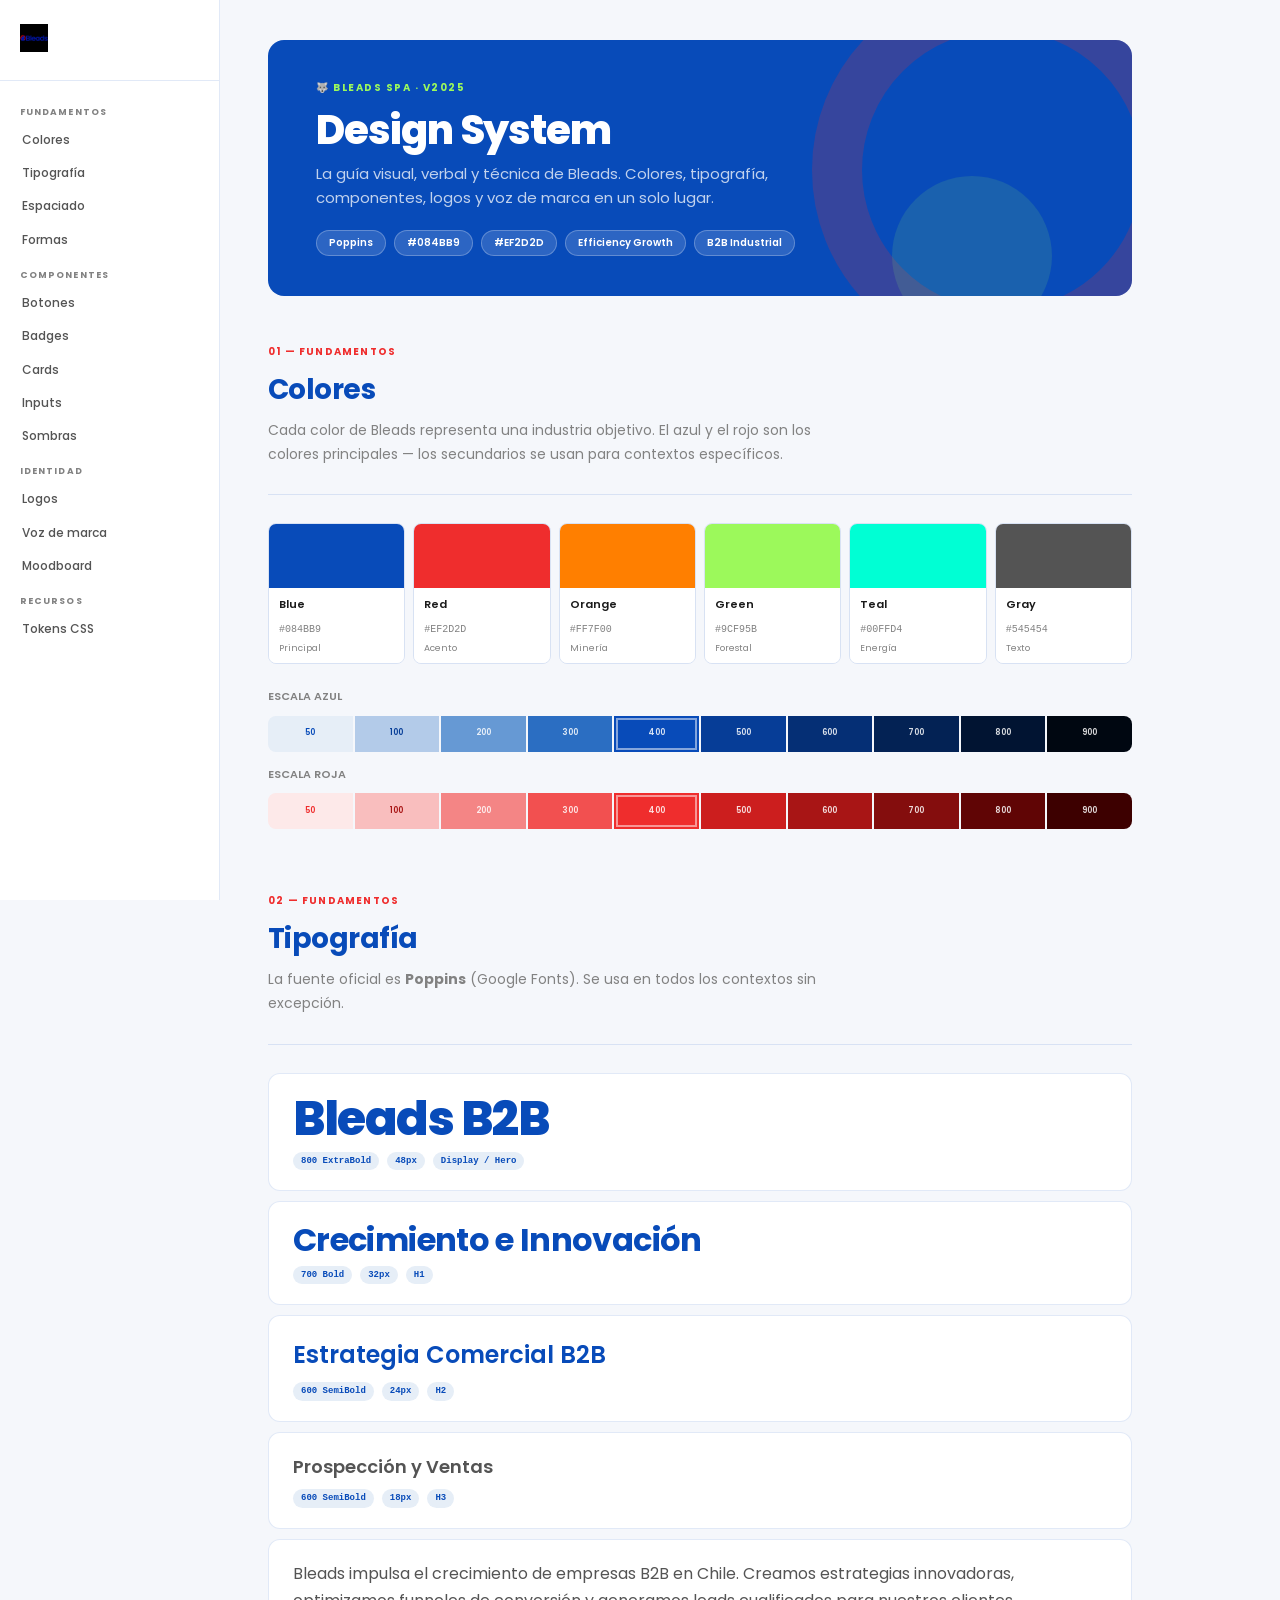
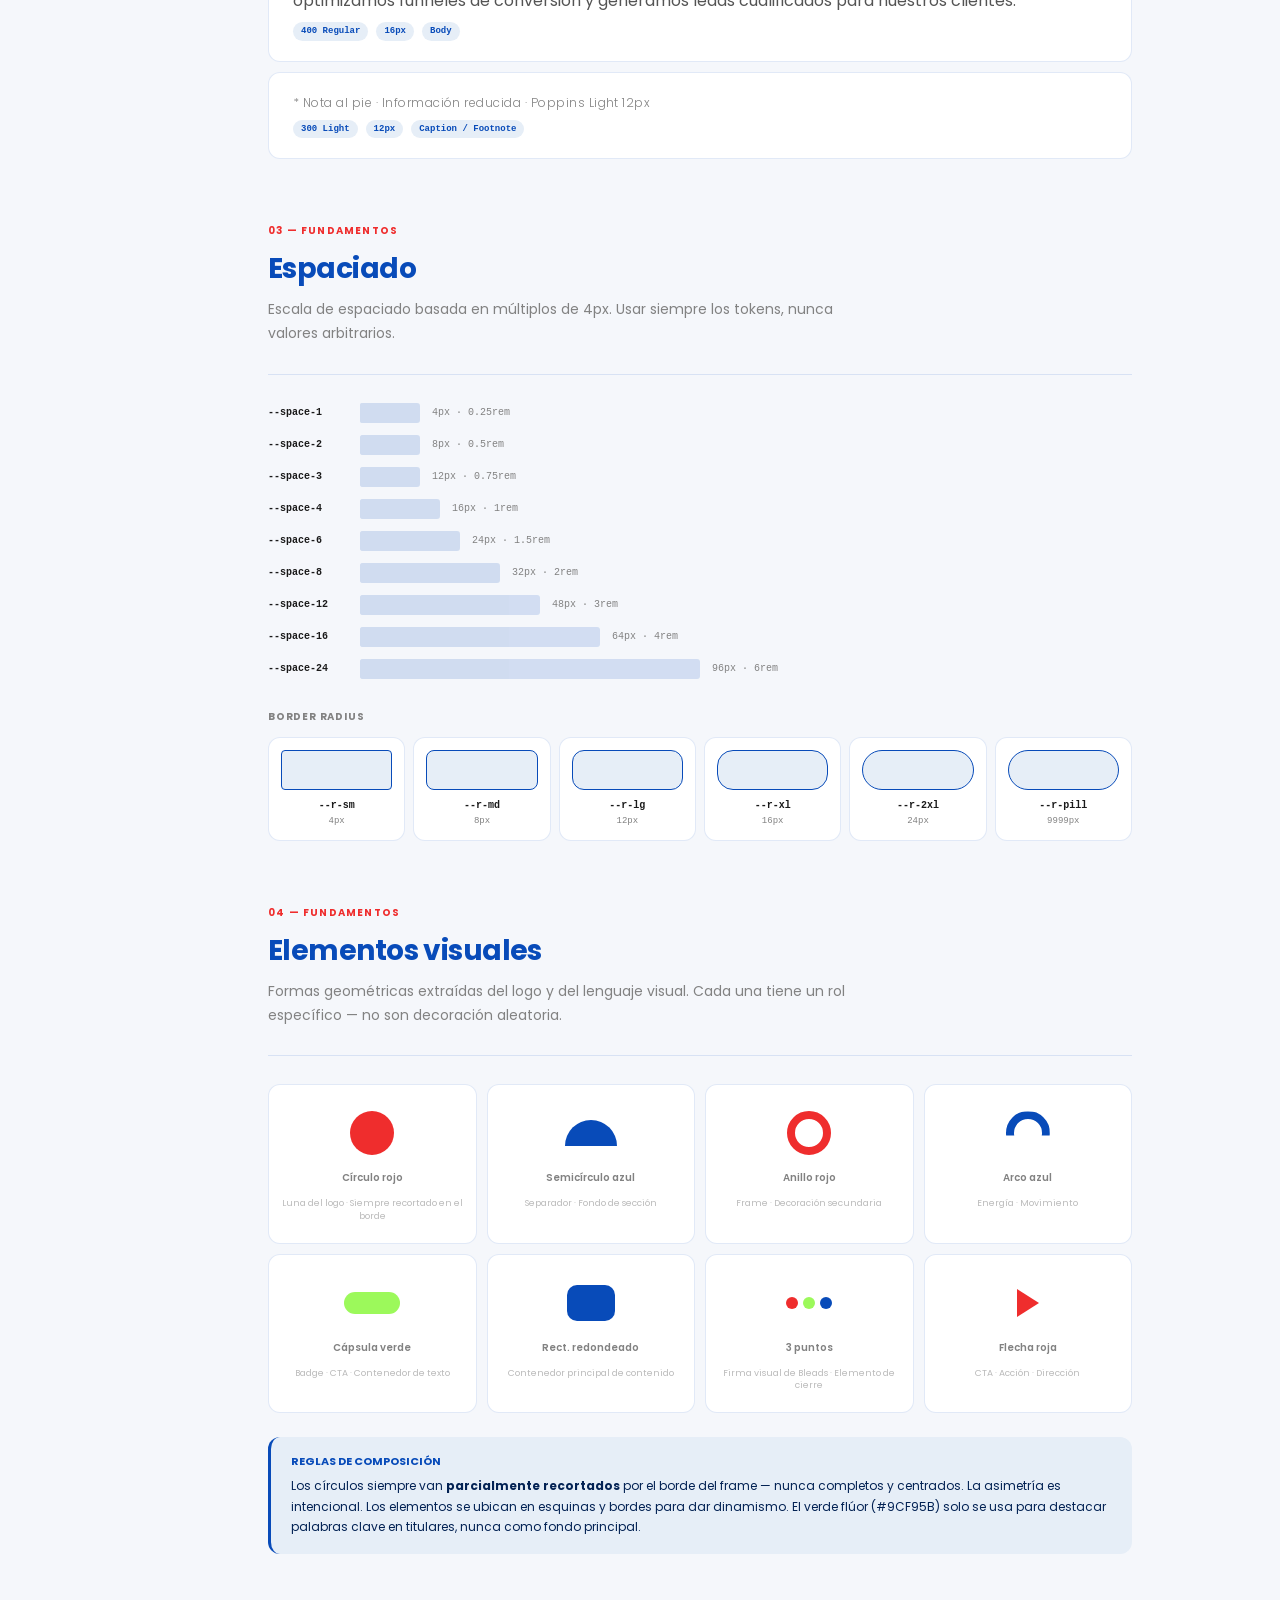
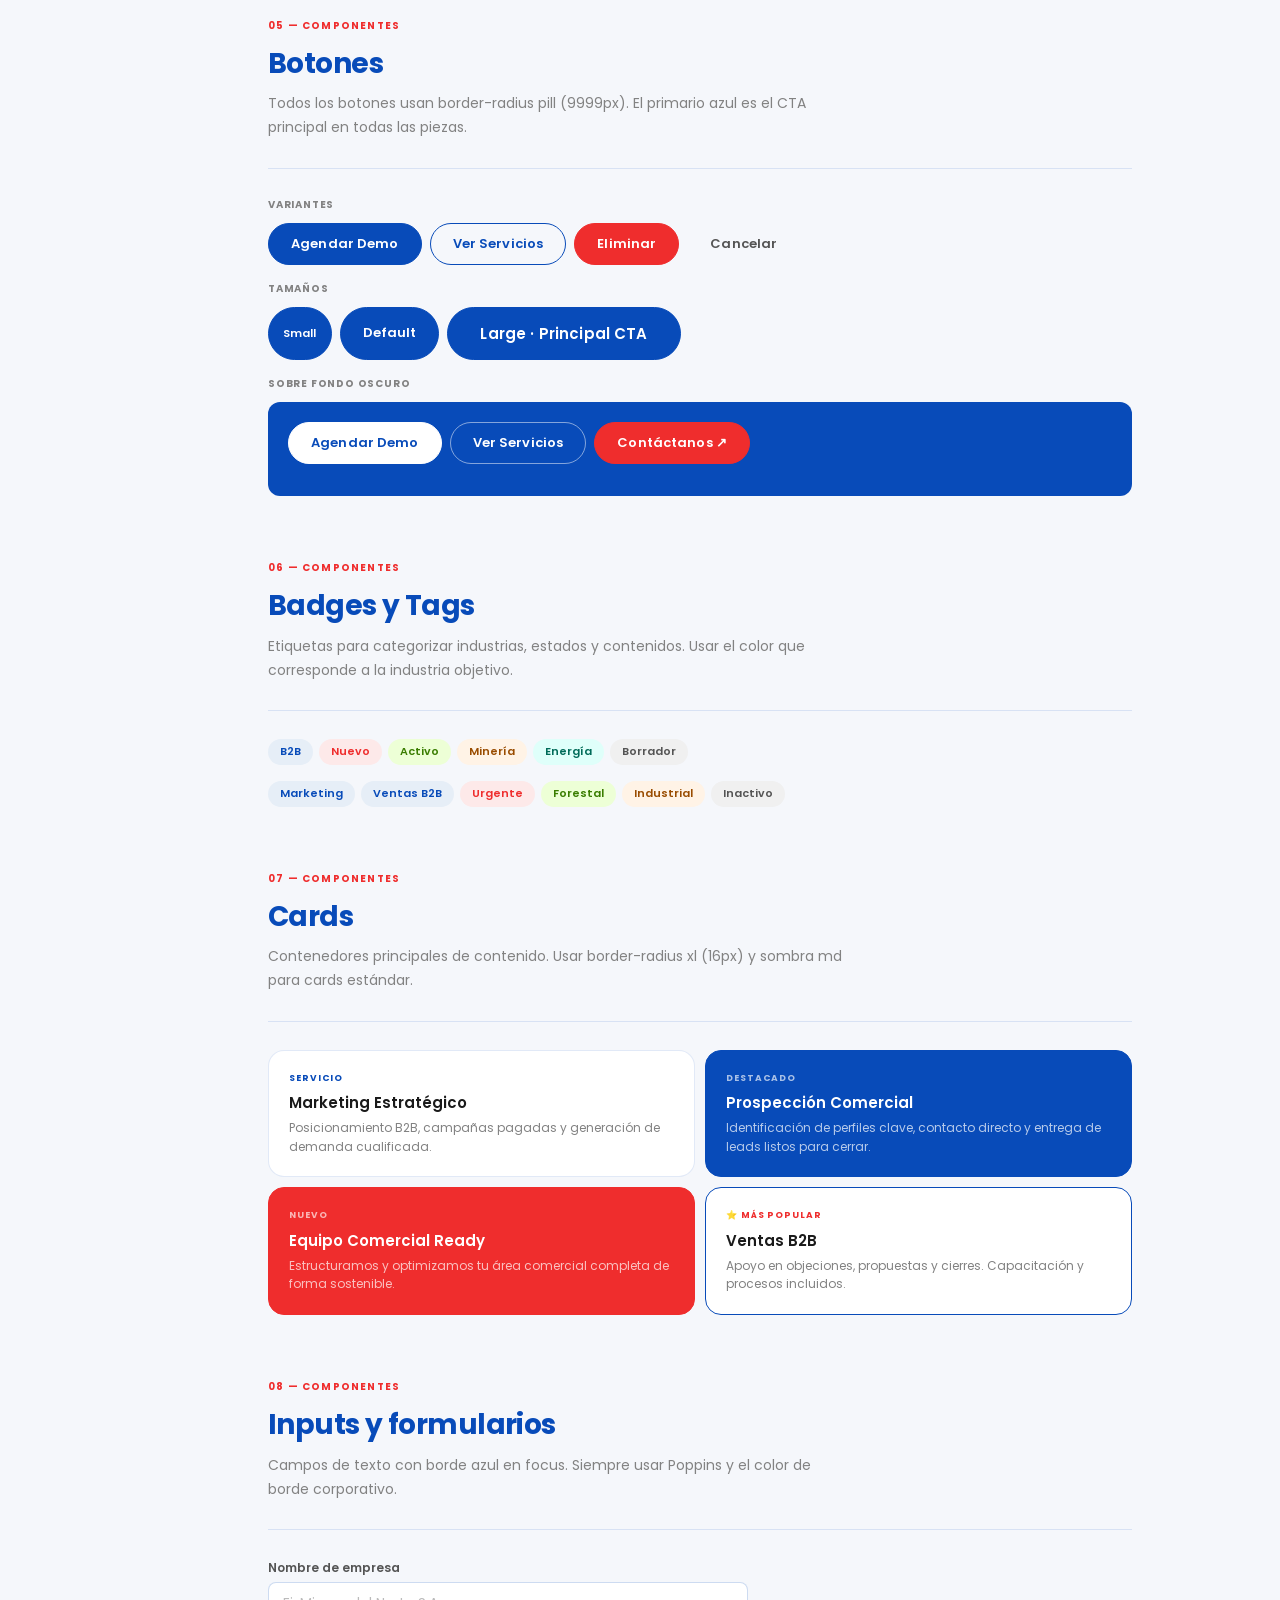
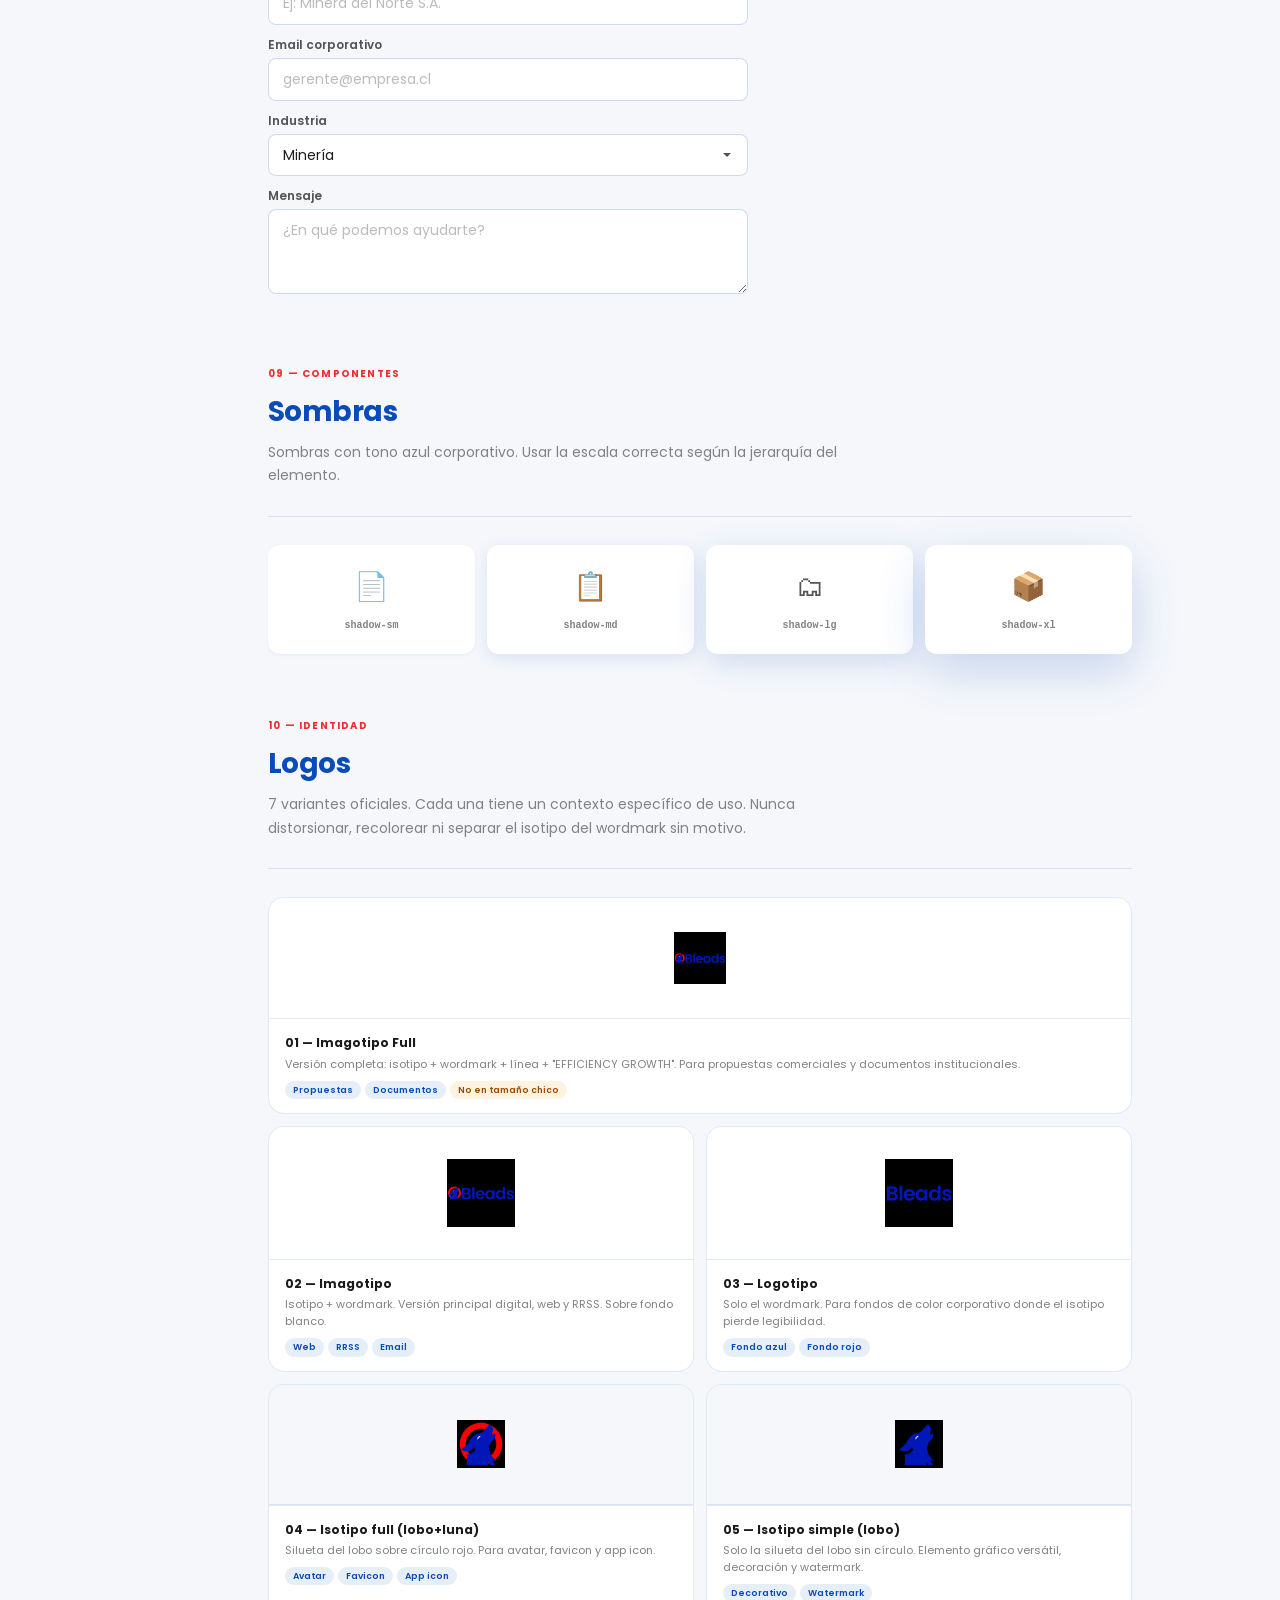
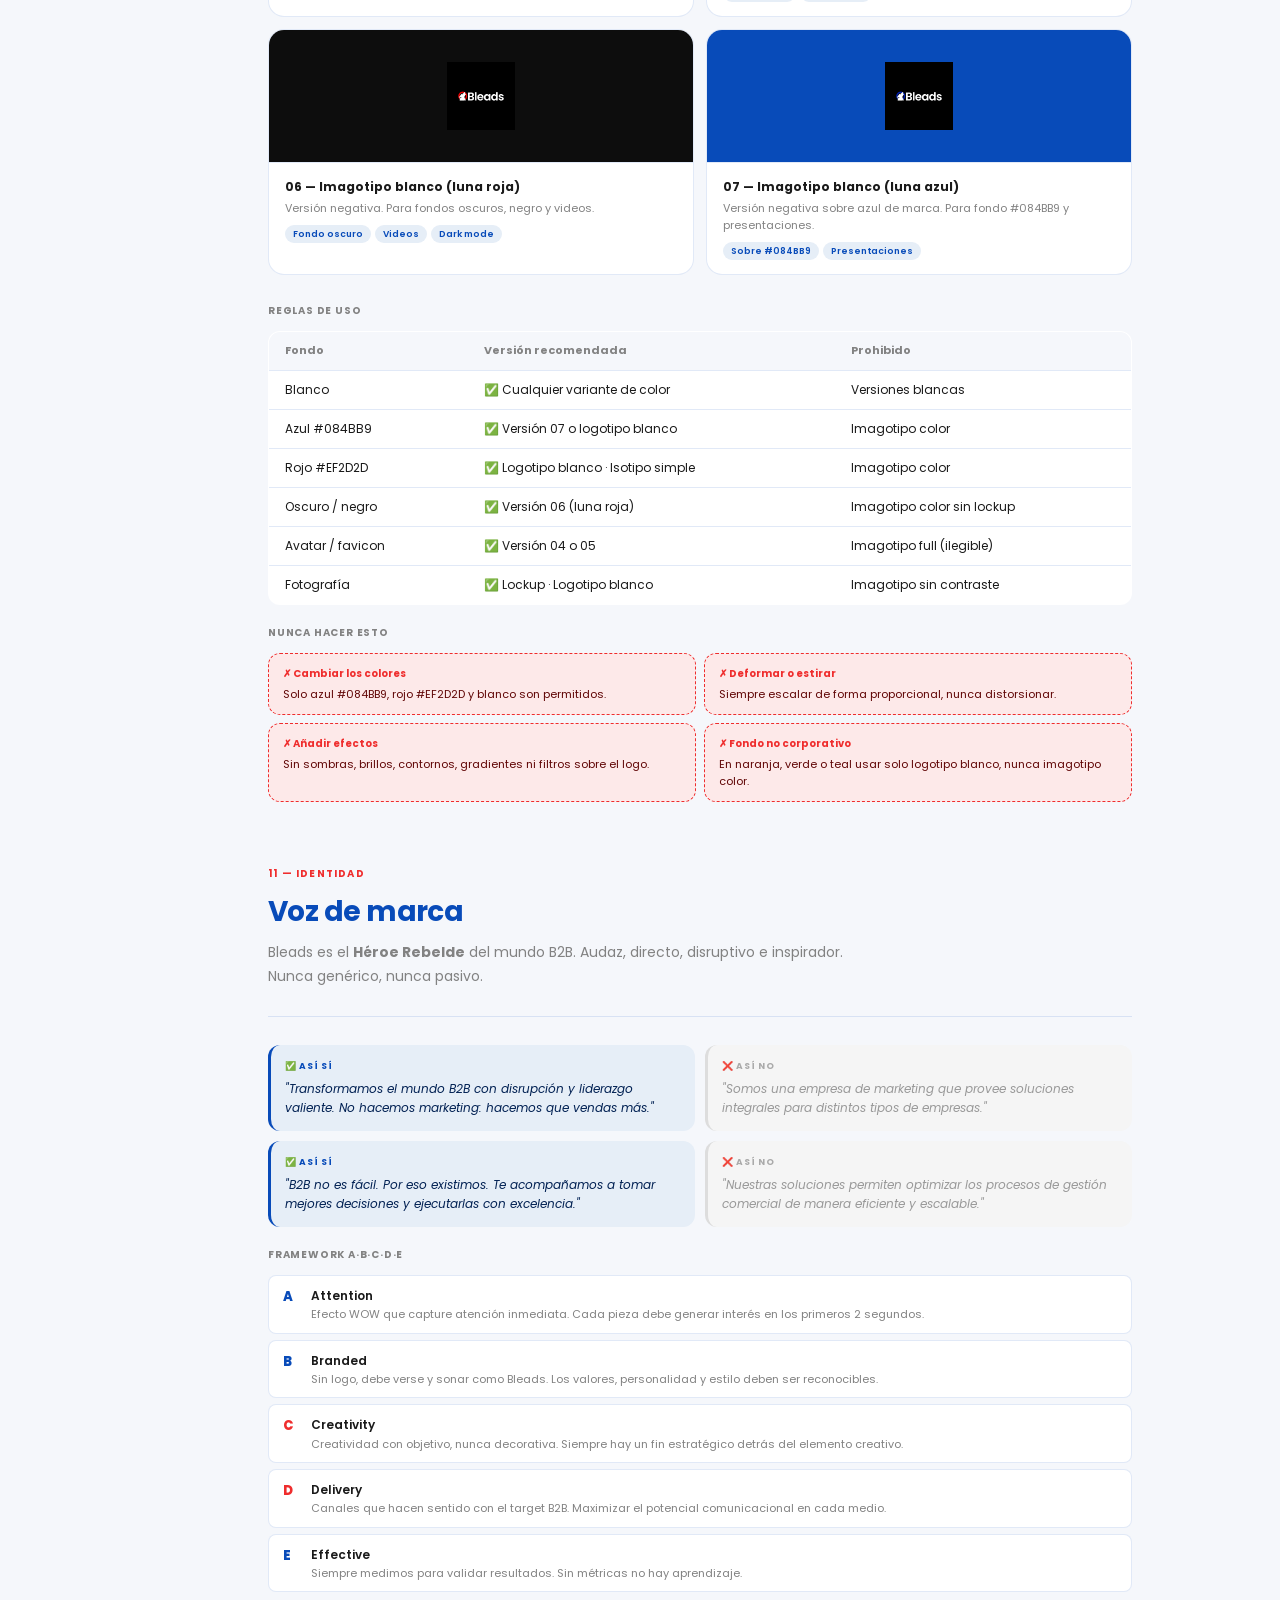
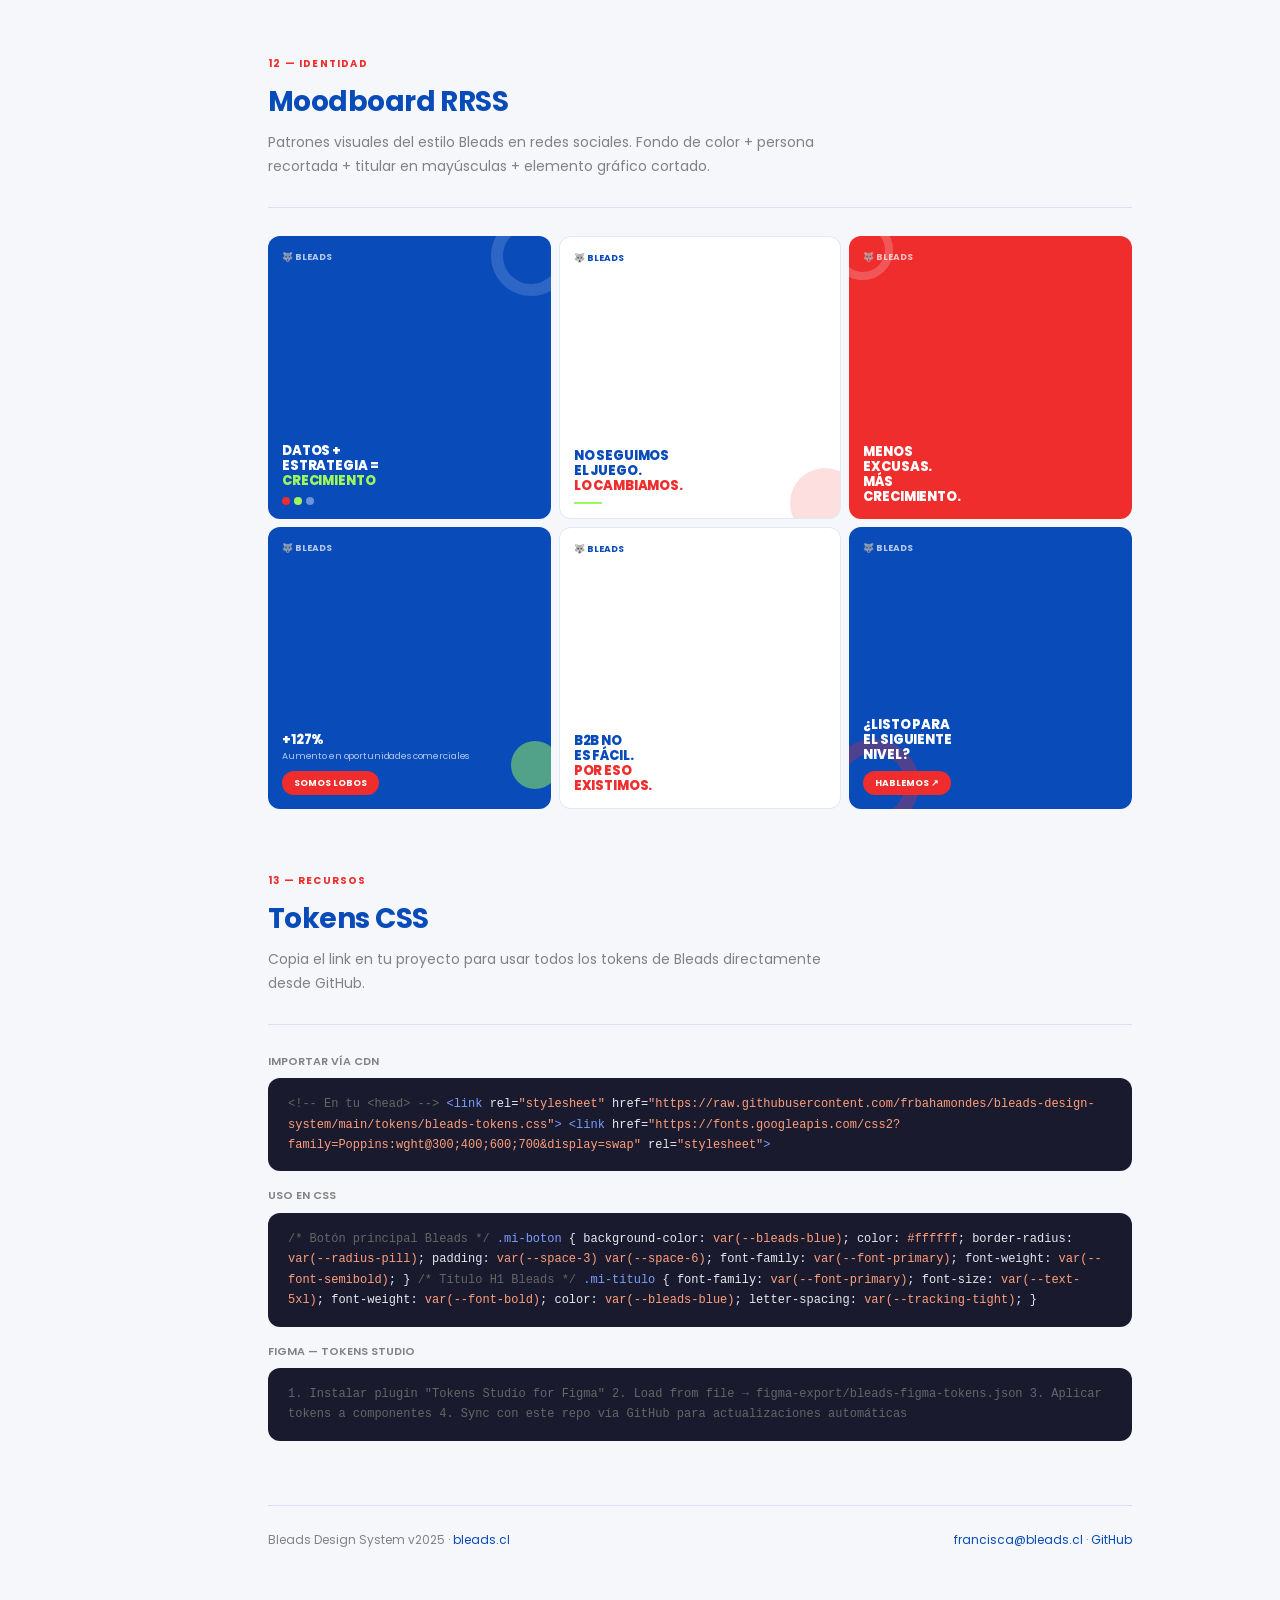
==== index.html @ 47961d08 "Create index.html" ====
<!DOCTYPE html>
<html lang="es">
<head>
<meta charset="UTF-8">
<meta name="viewport" content="width=device-width, initial-scale=1.0">
<title>Bleads Design System v2025</title>
<link rel="preconnect" href="https://fonts.googleapis.com">
<link href="https://fonts.googleapis.com/css2?family=Poppins:wght@300;400;600;700;800&display=swap" rel="stylesheet">
<style>
/* =============================================
   BLEADS DESIGN SYSTEM — index.html
   github.com/frbahamondes/bleads-design-system
   ============================================= */
:root {
  --bl: #084BB9; --rd: #EF2D2D; --gr: #9CF95B;
  --or: #FF7F00; --tl: #00FFD4; --gy: #545454;
  --bl-l: #E6EEF7; --rd-l: #FDE9E9;
  --surface: #fff; --bg: #F5F7FB;
  --border: rgba(8,75,185,0.12);
  --text: #1a1a1a; --muted: #828282;
  --r-sm:4px; --r-md:8px; --r-lg:12px; --r-xl:16px; --r-pill:9999px;
}
*{box-sizing:border-box;margin:0;padding:0}
body{font-family:'Poppins',sans-serif;background:var(--bg);color:var(--gy);line-height:1.6}

/* ── LAYOUT ── */
.sidebar{position:fixed;top:0;left:0;width:220px;height:100vh;background:var(--surface);border-right:1px solid var(--border);overflow-y:auto;z-index:100;padding:24px 0}
.sidebar-logo{padding:0 20px 20px;border-bottom:1px solid var(--border);margin-bottom:12px}
.sidebar-logo img{height:28px;width:auto}
.nav-section{font-size:9px;font-weight:700;letter-spacing:0.12em;text-transform:uppercase;color:var(--muted);padding:12px 20px 4px}
.nav-link{display:block;font-size:12px;font-weight:500;color:var(--gy);padding:7px 20px;text-decoration:none;transition:all 0.15s;border-left:2px solid transparent}
.nav-link:hover{color:var(--bl);background:var(--bl-l);border-left-color:var(--bl)}
.nav-link.active{color:var(--bl);background:var(--bl-l);border-left-color:var(--bl);font-weight:600}

.main{margin-left:220px;padding:40px 48px;max-width:960px}

/* ── SECTIONS ── */
.section{margin-bottom:64px;scroll-margin-top:32px}
.section-eyebrow{font-size:10px;font-weight:700;letter-spacing:0.12em;text-transform:uppercase;color:var(--rd);margin-bottom:8px}
.section-title{font-size:28px;font-weight:700;color:var(--bl);letter-spacing:-0.02em;margin-bottom:6px}
.section-desc{font-size:14px;color:var(--muted);margin-bottom:28px;max-width:580px;line-height:1.7}
.divider{height:1px;background:var(--border);margin-bottom:28px}

/* ── HERO HEADER ── */
.hero{background:var(--bl);border-radius:var(--r-xl);padding:40px 48px;margin-bottom:48px;position:relative;overflow:hidden}
.hero::before{content:'';position:absolute;top:-60px;right:-60px;width:280px;height:280px;border:50px solid var(--rd);border-radius:50%;opacity:0.2}
.hero::after{content:'';position:absolute;bottom:-40px;right:80px;width:160px;height:160px;background:var(--gr);border-radius:50%;opacity:0.12}
.hero-tag{font-size:10px;font-weight:700;letter-spacing:0.15em;text-transform:uppercase;color:var(--gr);margin-bottom:12px}
.hero-title{font-size:40px;font-weight:800;color:#fff;letter-spacing:-0.03em;line-height:1.1;margin-bottom:10px}
.hero-sub{font-size:15px;color:rgba(255,255,255,0.75);max-width:480px;line-height:1.6}
.hero-badges{display:flex;gap:8px;margin-top:20px;flex-wrap:wrap}
.hero-badge{font-size:10px;font-weight:600;padding:4px 12px;border-radius:var(--r-pill);background:rgba(255,255,255,0.15);color:#fff;border:1px solid rgba(255,255,255,0.25)}

/* ── CARDS ── */
.card{background:var(--surface);border:0.5px solid var(--border);border-radius:var(--r-xl);overflow:hidden}
.card-grid{display:grid;grid-template-columns:1fr 1fr;gap:12px}
.card-full{grid-column:1/-1}
.card-preview{display:flex;align-items:center;justify-content:center;padding:32px 24px;min-height:120px}
.card-preview img{max-height:68px;width:auto;max-width:100%;object-fit:contain}
.card-preview.sm img{max-height:48px}
.card-preview.full img{max-height:52px}
.bg-white{background:#fff}
.bg-gray{background:#F5F7FB;border-bottom:0.5px solid var(--border)}
.bg-dark{background:#0d0d0d}
.bg-blue{background:var(--bl)}
.card-body{padding:14px 16px;border-top:0.5px solid var(--border)}
.card-name{font-size:12px;font-weight:700;color:var(--text);margin-bottom:3px}
.card-desc{font-size:11px;color:var(--muted);line-height:1.55;margin-bottom:8px}
.tags{display:flex;gap:4px;flex-wrap:wrap}
.tag{font-size:9px;font-weight:600;padding:2px 8px;border-radius:var(--r-pill)}
.tag-use{background:var(--bl-l);color:var(--bl)}
.tag-warn{background:#FFF3E0;color:#994C00}
.tag-err{background:var(--rd-l);color:var(--rd)}

/* ── COLOR SWATCHES ── */
.swatch-grid{display:grid;grid-template-columns:repeat(6,1fr);gap:8px;margin-bottom:24px}
.swatch{border-radius:var(--r-md);overflow:hidden;border:0.5px solid var(--border)}
.swatch-color{height:64px}
.swatch-info{padding:8px 10px;background:var(--surface)}
.swatch-name{font-size:11px;font-weight:600;color:var(--text);display:block}
.swatch-hex{font-size:10px;color:var(--muted);font-family:monospace}
.swatch-role{font-size:9px;color:var(--muted);margin-top:1px;display:block}

.scale-row{display:flex;gap:2px;border-radius:var(--r-md);overflow:hidden;margin-bottom:6px}
.scale-stop{flex:1;height:36px;display:flex;align-items:center;justify-content:center;font-size:8px;font-weight:600;color:rgba(255,255,255,0.85);cursor:default;transition:transform 0.1s;mix-blend-mode:normal}
.scale-stop:hover{transform:scaleY(1.12);z-index:1}
.scale-stop.primary{outline:2px solid rgba(255,255,255,0.5);outline-offset:-4px}

/* ── TYPOGRAPHY ── */
.type-card{background:var(--surface);border:0.5px solid var(--border);border-radius:var(--r-lg);padding:20px 24px;margin-bottom:10px}
.type-meta{display:flex;gap:8px;margin-top:8px;flex-wrap:wrap}
.type-pill{font-size:9px;font-weight:600;background:var(--bl-l);color:var(--bl);padding:2px 8px;border-radius:var(--r-pill);font-family:monospace}

/* ── SPACING ── */
.space-row{display:flex;align-items:center;gap:12px;margin-bottom:6px}
.space-vis{height:20px;background:var(--bl);border-radius:3px;opacity:0.15;position:relative}
.space-vis-inner{height:100%;background:var(--bl);border-radius:3px;opacity:1}
.space-token{font-size:10px;font-weight:600;color:var(--text);min-width:80px;font-family:monospace}
.space-val{font-size:10px;color:var(--muted);font-family:monospace}

/* ── RADIUS ── */
.radius-grid{display:grid;grid-template-columns:repeat(6,1fr);gap:8px;margin-bottom:24px}
.radius-card{background:var(--surface);border:0.5px solid var(--border);border-radius:var(--r-lg);padding:12px;text-align:center}
.radius-demo{height:40px;background:var(--bl-l);margin-bottom:8px;border:1.5px solid var(--bl)}
.radius-name{font-size:10px;font-weight:600;color:var(--text);font-family:monospace}
.radius-val{font-size:9px;color:var(--muted);font-family:monospace}

/* ── BUTTONS ── */
.btn-row{display:flex;flex-wrap:wrap;gap:8px;margin-bottom:12px}
.btn{font-family:'Poppins',sans-serif;font-size:13px;font-weight:600;padding:10px 22px;border-radius:var(--r-pill);cursor:pointer;border:1.5px solid transparent;transition:all 0.2s;letter-spacing:0.01em;text-decoration:none;display:inline-flex;align-items:center;gap:6px}
.btn-primary{background:var(--bl);color:#fff;border-color:var(--bl)}
.btn-primary:hover{background:#063D97}
.btn-secondary{background:transparent;color:var(--bl);border-color:var(--bl)}
.btn-secondary:hover{background:var(--bl-l)}
.btn-danger{background:var(--rd);color:#fff;border-color:var(--rd)}
.btn-danger:hover{background:#CC1E1E}
.btn-ghost{background:transparent;color:var(--gy);border-color:transparent}
.btn-ghost:hover{background:#F0F0F0}
.btn-sm{font-size:11px;padding:6px 14px}
.btn-lg{font-size:15px;padding:14px 32px}

/* ── BADGES ── */
.badge-row{display:flex;flex-wrap:wrap;gap:6px;margin-bottom:16px}
.badge{font-size:11px;font-weight:600;padding:4px 12px;border-radius:var(--r-pill);display:inline-block}
.badge-blue{background:var(--bl-l);color:var(--bl)}
.badge-red{background:var(--rd-l);color:var(--rd)}
.badge-green{background:#EDFFD6;color:#3A7D00}
.badge-orange{background:#FFF3E6;color:#994C00}
.badge-teal{background:#DFFFFA;color:#006B59}
.badge-gray{background:#F0F0F0;color:var(--gy)}

/* ── SAMPLE CARDS ── */
.sample-card-grid{display:grid;grid-template-columns:1fr 1fr;gap:10px;margin-bottom:16px}
.sample-card{background:var(--surface);border:0.5px solid var(--border);border-radius:var(--r-xl);padding:20px}
.sample-card--blue{background:var(--bl);border-color:var(--bl)}
.sample-card--red{background:var(--rd);border-color:var(--rd)}
.sample-card--featured{border:1.5px solid var(--bl)}
.sample-card-label{font-size:9px;font-weight:700;letter-spacing:0.1em;text-transform:uppercase;color:var(--bl);margin-bottom:6px}
.sample-card--blue .sample-card-label,.sample-card--red .sample-card-label{color:rgba(255,255,255,0.65)}
.sample-card-title{font-size:15px;font-weight:600;color:var(--text);margin-bottom:4px}
.sample-card--blue .sample-card-title,.sample-card--red .sample-card-title{color:#fff}
.sample-card-body{font-size:12px;color:var(--muted);line-height:1.55}
.sample-card--blue .sample-card-body,.sample-card--red .sample-card-body{color:rgba(255,255,255,0.7)}

/* ── INPUTS ── */
.input-demo{display:flex;flex-direction:column;gap:10px;margin-bottom:16px;max-width:480px}
.input-label{font-size:12px;font-weight:600;color:var(--gy);margin-bottom:4px;display:block}
.input{font-family:'Poppins',sans-serif;font-size:14px;padding:10px 14px;border-radius:var(--r-md);border:1px solid rgba(8,75,185,0.2);background:var(--surface);color:var(--text);width:100%;outline:none;transition:all 0.2s}
.input:focus{border-color:var(--bl);box-shadow:0 0 0 3px rgba(8,75,185,0.1)}
.input::placeholder{color:#bbb}

/* ── SHAPES ── */
.shapes-grid{display:grid;grid-template-columns:repeat(4,1fr);gap:10px;margin-bottom:24px}
.shape-card{background:var(--surface);border:0.5px solid var(--border);border-radius:var(--r-lg);padding:20px 12px;display:flex;flex-direction:column;align-items:center;gap:10px}
.shape-show{display:flex;align-items:center;justify-content:center;height:56px}
.shape-name{font-size:10px;font-weight:600;color:var(--muted);text-align:center;line-height:1.4}
.shape-rule{font-size:9px;color:#bbb;text-align:center;line-height:1.4;margin-top:2px}

.sh-circle{width:44px;height:44px;background:var(--rd);border-radius:50%}
.sh-semicircle{width:52px;height:26px;background:var(--bl);border-radius:52px 52px 0 0}
.sh-ring{width:44px;height:44px;border:8px solid var(--rd);border-radius:50%}
.sh-arc{width:44px;height:44px;border:8px solid var(--bl);border-radius:50%;clip-path:polygon(0 0,100% 0,100% 55%,0 55%)}
.sh-pill{width:56px;height:22px;background:var(--gr);border-radius:9999px}
.sh-rect{width:48px;height:36px;background:var(--bl);border-radius:10px}
.sh-dots{display:flex;gap:5px;align-items:center}
.sh-dot{width:12px;height:12px;border-radius:50%}
.sh-arrow{width:0;height:0;border-top:14px solid transparent;border-bottom:14px solid transparent;border-left:22px solid var(--rd)}

/* ── LOGO USAGE TABLE ── */
.use-table{width:100%;border-collapse:collapse;margin-bottom:16px;background:var(--surface);border-radius:var(--r-lg);overflow:hidden;border:0.5px solid var(--border)}
.use-table th{font-size:11px;font-weight:700;color:var(--muted);text-align:left;padding:10px 16px;border-bottom:1px solid var(--border);background:var(--bg)}
.use-table td{font-size:12px;color:var(--text);padding:10px 16px;border-bottom:0.5px solid var(--border);vertical-align:top;line-height:1.5}
.use-table tr:last-child td{border-bottom:none}

/* ── MOODBOARD ── */
.mood-grid{display:grid;grid-template-columns:repeat(3,1fr);gap:8px;margin-bottom:24px}
.mood-card{border-radius:var(--r-lg);aspect-ratio:1;padding:14px;display:flex;flex-direction:column;justify-content:space-between;position:relative;overflow:hidden}
.mood-mark{font-size:9px;font-weight:700;color:rgba(255,255,255,0.7);position:relative;z-index:2}
.mood-content{position:relative;z-index:2}
.mood-headline{font-size:13px;font-weight:800;color:#fff;text-transform:uppercase;line-height:1.15;letter-spacing:-0.01em}
.mood-headline .gr{color:var(--gr)}
.mood-headline .rd{color:var(--rd)}
.mood-sub{font-size:9px;color:rgba(255,255,255,0.65);margin-top:3px;line-height:1.4}
.mood-cta{display:inline-flex;align-items:center;gap:5px;background:var(--rd);border-radius:var(--r-pill);padding:5px 12px;font-size:9px;font-weight:700;color:#fff;margin-top:8px}
.mood-dots{display:flex;gap:4px;margin-top:8px}
.mood-dot{width:8px;height:8px;border-radius:50%}

/* ── SHADOWS ── */
.shadow-grid{display:grid;grid-template-columns:repeat(4,1fr);gap:12px;margin-bottom:24px}
.shadow-card{background:var(--surface);border-radius:var(--r-lg);padding:20px;text-align:center}
.shadow-icon{font-size:28px;margin-bottom:8px}
.shadow-name{font-size:10px;font-weight:600;color:var(--muted);font-family:monospace}

/* ── VOICE ── */
.voice-grid{display:grid;grid-template-columns:1fr 1fr;gap:10px;margin-bottom:20px}
.voice-card{padding:14px;border-radius:var(--r-lg);border-left:3px solid transparent}
.voice-card--ok{background:var(--bl-l);border-left-color:var(--bl)}
.voice-card--no{background:#F5F5F5;border-left-color:#ddd}
.voice-badge{font-size:9px;font-weight:700;letter-spacing:0.08em;margin-bottom:5px}
.voice-badge--ok{color:var(--bl)}
.voice-badge--no{color:#aaa}
.voice-text{font-size:12px;font-style:italic;line-height:1.6}
.voice-text--ok{color:#032254}
.voice-text--no{color:#999}

.framework-row{display:flex;gap:10px;padding:10px 14px;background:var(--surface);border-radius:var(--r-md);margin-bottom:6px;border:0.5px solid var(--border);align-items:flex-start}
.framework-letter{font-size:13px;font-weight:800;color:var(--bl);min-width:18px;margin-top:1px}
.framework-title{font-size:12px;font-weight:600;color:var(--text)}
.framework-desc{font-size:11px;color:var(--muted);margin-top:1px;line-height:1.5}

/* ── CODE BLOCK ── */
.code-block{background:#1a1a2e;border-radius:var(--r-lg);padding:16px 20px;font-family:monospace;font-size:12px;color:#e8e8f0;margin-bottom:12px;overflow-x:auto;line-height:1.7}
.code-block .kw{color:#7B9FFF}
.code-block .str{color:#FF9F7B}
.code-block .cm{color:#666}

/* ── DONT ── */
.dont-grid{display:grid;grid-template-columns:1fr 1fr;gap:8px;margin-bottom:24px}
.dont-card{padding:12px 14px;border-radius:var(--r-lg);border:1px dashed var(--rd);background:var(--rd-l)}
.dont-title{font-size:10px;font-weight:700;color:var(--rd);margin-bottom:4px}
.dont-desc{font-size:11px;color:#600505;line-height:1.5}

/* ── FOOTER ── */
footer{margin-top:64px;padding:24px 0;border-top:1px solid var(--border);font-size:12px;color:var(--muted);display:flex;align-items:center;justify-content:space-between;flex-wrap:gap}
footer a{color:var(--bl);text-decoration:none}

/* ── SCROLLBAR ── */
::-webkit-scrollbar{width:6px}
::-webkit-scrollbar-track{background:transparent}
::-webkit-scrollbar-thumb{background:var(--border);border-radius:3px}

/* ── RESPONSIVE ── */
@media(max-width:768px){
  .sidebar{display:none}
  .main{margin-left:0;padding:24px 20px}
  .card-grid,.sample-card-grid,.voice-grid,.dont-grid{grid-template-columns:1fr}
  .card-full{grid-column:1}
  .swatch-grid{grid-template-columns:repeat(3,1fr)}
  .radius-grid,.shapes-grid{grid-template-columns:repeat(2,1fr)}
  .mood-grid,.shadow-grid{grid-template-columns:repeat(2,1fr)}
}
</style>
</head>
<body>

<!-- ═══════════════ SIDEBAR ═══════════════ -->
<nav class="sidebar">
  <div class="sidebar-logo">
    <img src="logos/bleads-logo-horizontal-imagotipo.png" alt="Bleads">
  </div>
  <div class="nav-section">Fundamentos</div>
  <a class="nav-link active" href="#colores">Colores</a>
  <a class="nav-link" href="#tipografia">Tipografía</a>
  <a class="nav-link" href="#espaciado">Espaciado</a>
  <a class="nav-link" href="#formas">Formas</a>
  <div class="nav-section">Componentes</div>
  <a class="nav-link" href="#botones">Botones</a>
  <a class="nav-link" href="#badges">Badges</a>
  <a class="nav-link" href="#cards">Cards</a>
  <a class="nav-link" href="#inputs">Inputs</a>
  <a class="nav-link" href="#sombras">Sombras</a>
  <div class="nav-section">Identidad</div>
  <a class="nav-link" href="#logos">Logos</a>
  <a class="nav-link" href="#voz">Voz de marca</a>
  <a class="nav-link" href="#moodboard">Moodboard</a>
  <div class="nav-section">Recursos</div>
  <a class="nav-link" href="#codigo">Tokens CSS</a>
</nav>

<!-- ═══════════════ MAIN ═══════════════ -->
<main class="main">

  <!-- HERO -->
  <div class="hero">
    <div class="hero-tag">🐺 Bleads SpA · v2025</div>
    <div class="hero-title">Design System</div>
    <div class="hero-sub">La guía visual, verbal y técnica de Bleads. Colores, tipografía, componentes, logos y voz de marca en un solo lugar.</div>
    <div class="hero-badges">
      <span class="hero-badge">Poppins</span>
      <span class="hero-badge">#084BB9</span>
      <span class="hero-badge">#EF2D2D</span>
      <span class="hero-badge">Efficiency Growth</span>
      <span class="hero-badge">B2B Industrial</span>
    </div>
  </div>

  <!-- ═══ COLORES ═══ -->
  <section class="section" id="colores">
    <div class="section-eyebrow">01 — Fundamentos</div>
    <div class="section-title">Colores</div>
    <div class="section-desc">Cada color de Bleads representa una industria objetivo. El azul y el rojo son los colores principales — los secundarios se usan para contextos específicos.</div>
    <div class="divider"></div>

    <div class="swatch-grid">
      <div class="swatch"><div class="swatch-color" style="background:#084BB9"></div><div class="swatch-info"><span class="swatch-name">Blue</span><span class="swatch-hex">#084BB9</span><span class="swatch-role">Principal</span></div></div>
      <div class="swatch"><div class="swatch-color" style="background:#EF2D2D"></div><div class="swatch-info"><span class="swatch-name">Red</span><span class="swatch-hex">#EF2D2D</span><span class="swatch-role">Acento</span></div></div>
      <div class="swatch"><div class="swatch-color" style="background:#FF7F00"></div><div class="swatch-info"><span class="swatch-name">Orange</span><span class="swatch-hex">#FF7F00</span><span class="swatch-role">Minería</span></div></div>
      <div class="swatch"><div class="swatch-color" style="background:#9CF95B"></div><div class="swatch-info"><span class="swatch-name">Green</span><span class="swatch-hex">#9CF95B</span><span class="swatch-role">Forestal</span></div></div>
      <div class="swatch"><div class="swatch-color" style="background:#00FFD4"></div><div class="swatch-info"><span class="swatch-name">Teal</span><span class="swatch-hex">#00FFD4</span><span class="swatch-role">Energía</span></div></div>
      <div class="swatch"><div class="swatch-color" style="background:#545454"></div><div class="swatch-info"><span class="swatch-name">Gray</span><span class="swatch-hex">#545454</span><span class="swatch-role">Texto</span></div></div>
    </div>

    <p style="font-size:11px;color:var(--muted);margin-bottom:10px;font-weight:600">ESCALA AZUL</p>
    <div class="scale-row">
      <div class="scale-stop" style="background:#E6EEF7;color:#084BB9">50</div>
      <div class="scale-stop" style="background:#B3CBE9;color:#063D97">100</div>
      <div class="scale-stop" style="background:#6699D4">200</div>
      <div class="scale-stop" style="background:#2B6EC2">300</div>
      <div class="scale-stop primary" style="background:#084BB9">400</div>
      <div class="scale-stop" style="background:#063D97">500</div>
      <div class="scale-stop" style="background:#052F75">600</div>
      <div class="scale-stop" style="background:#032254">700</div>
      <div class="scale-stop" style="background:#011432">800</div>
      <div class="scale-stop" style="background:#000711">900</div>
    </div>

    <p style="font-size:11px;color:var(--muted);margin:14px 0 10px;font-weight:600">ESCALA ROJA</p>
    <div class="scale-row">
      <div class="scale-stop" style="background:#FDE9E9;color:#EF2D2D">50</div>
      <div class="scale-stop" style="background:#F9BEBE;color:#A81515">100</div>
      <div class="scale-stop" style="background:#F48585">200</div>
      <div class="scale-stop" style="background:#F25050">300</div>
      <div class="scale-stop primary" style="background:#EF2D2D">400</div>
      <div class="scale-stop" style="background:#CC1E1E">500</div>
      <div class="scale-stop" style="background:#A81515">600</div>
      <div class="scale-stop" style="background:#840D0D">700</div>
      <div class="scale-stop" style="background:#600505">800</div>
      <div class="scale-stop" style="background:#3D0000">900</div>
    </div>
  </section>

  <!-- ═══ TIPOGRAFÍA ═══ -->
  <section class="section" id="tipografia">
    <div class="section-eyebrow">02 — Fundamentos</div>
    <div class="section-title">Tipografía</div>
    <div class="section-desc">La fuente oficial es <strong>Poppins</strong> (Google Fonts). Se usa en todos los contextos sin excepción.</div>
    <div class="divider"></div>

    <div class="type-card">
      <div style="font-family:'Poppins',sans-serif;font-size:48px;font-weight:800;color:#084BB9;line-height:1.05;letter-spacing:-0.03em">Bleads B2B</div>
      <div class="type-meta"><span class="type-pill">800 ExtraBold</span><span class="type-pill">48px</span><span class="type-pill">Display / Hero</span></div>
    </div>
    <div class="type-card">
      <div style="font-family:'Poppins',sans-serif;font-size:32px;font-weight:700;color:#084BB9;line-height:1.1;letter-spacing:-0.02em">Crecimiento e Innovación</div>
      <div class="type-meta"><span class="type-pill">700 Bold</span><span class="type-pill">32px</span><span class="type-pill">H1</span></div>
    </div>
    <div class="type-card">
      <div style="font-family:'Poppins',sans-serif;font-size:24px;font-weight:600;color:#084BB9">Estrategia Comercial B2B</div>
      <div class="type-meta"><span class="type-pill">600 SemiBold</span><span class="type-pill">24px</span><span class="type-pill">H2</span></div>
    </div>
    <div class="type-card">
      <div style="font-family:'Poppins',sans-serif;font-size:18px;font-weight:600;color:#545454">Prospección y Ventas</div>
      <div class="type-meta"><span class="type-pill">600 SemiBold</span><span class="type-pill">18px</span><span class="type-pill">H3</span></div>
    </div>
    <div class="type-card">
      <div style="font-family:'Poppins',sans-serif;font-size:16px;font-weight:400;color:#545454;line-height:1.7">Bleads impulsa el crecimiento de empresas B2B en Chile. Creamos estrategias innovadoras, optimizamos funneles de conversión y generamos leads cualificados para nuestros clientes.</div>
      <div class="type-meta"><span class="type-pill">400 Regular</span><span class="type-pill">16px</span><span class="type-pill">Body</span></div>
    </div>
    <div class="type-card">
      <div style="font-family:'Poppins',sans-serif;font-size:12px;font-weight:300;color:#828282;letter-spacing:0.04em">* Nota al pie · Información reducida · Poppins Light 12px</div>
      <div class="type-meta"><span class="type-pill">300 Light</span><span class="type-pill">12px</span><span class="type-pill">Caption / Footnote</span></div>
    </div>
  </section>

  <!-- ═══ ESPACIADO ═══ -->
  <section class="section" id="espaciado">
    <div class="section-eyebrow">03 — Fundamentos</div>
    <div class="section-title">Espaciado</div>
    <div class="section-desc">Escala de espaciado basada en múltiplos de 4px. Usar siempre los tokens, nunca valores arbitrarios.</div>
    <div class="divider"></div>

    <div style="display:flex;flex-direction:column;gap:6px;margin-bottom:24px">
      <div class="space-row"><span class="space-token">--space-1</span><div class="space-vis" style="width:60px"><div class="space-vis-inner" style="width:4px"></div></div><span class="space-val">4px · 0.25rem</span></div>
      <div class="space-row"><span class="space-token">--space-2</span><div class="space-vis" style="width:60px"><div class="space-vis-inner" style="width:8px"></div></div><span class="space-val">8px · 0.5rem</span></div>
      <div class="space-row"><span class="space-token">--space-3</span><div class="space-vis" style="width:60px"><div class="space-vis-inner" style="width:12px"></div></div><span class="space-val">12px · 0.75rem</span></div>
      <div class="space-row"><span class="space-token">--space-4</span><div class="space-vis" style="width:80px"><div class="space-vis-inner" style="width:16px"></div></div><span class="space-val">16px · 1rem</span></div>
      <div class="space-row"><span class="space-token">--space-6</span><div class="space-vis" style="width:100px"><div class="space-vis-inner" style="width:24px"></div></div><span class="space-val">24px · 1.5rem</span></div>
      <div class="space-row"><span class="space-token">--space-8</span><div class="space-vis" style="width:140px"><div class="space-vis-inner" style="width:32px"></div></div><span class="space-val">32px · 2rem</span></div>
      <div class="space-row"><span class="space-token">--space-12</span><div class="space-vis" style="width:180px"><div class="space-vis-inner" style="width:48px"></div></div><span class="space-val">48px · 3rem</span></div>
      <div class="space-row"><span class="space-token">--space-16</span><div class="space-vis" style="width:240px"><div class="space-vis-inner" style="width:64px"></div></div><span class="space-val">64px · 4rem</span></div>
      <div class="space-row"><span class="space-token">--space-24</span><div class="space-vis" style="width:340px"><div class="space-vis-inner" style="width:96px"></div></div><span class="space-val">96px · 6rem</span></div>
    </div>

    <p style="font-size:12px;font-weight:700;color:var(--muted);margin-bottom:12px;text-transform:uppercase;letter-spacing:0.08em;font-size:10px">Border Radius</p>
    <div class="radius-grid">
      <div class="radius-card"><div class="radius-demo" style="border-radius:4px"></div><div class="radius-name">--r-sm</div><div class="radius-val">4px</div></div>
      <div class="radius-card"><div class="radius-demo" style="border-radius:8px"></div><div class="radius-name">--r-md</div><div class="radius-val">8px</div></div>
      <div class="radius-card"><div class="radius-demo" style="border-radius:12px"></div><div class="radius-name">--r-lg</div><div class="radius-val">12px</div></div>
      <div class="radius-card"><div class="radius-demo" style="border-radius:16px"></div><div class="radius-name">--r-xl</div><div class="radius-val">16px</div></div>
      <div class="radius-card"><div class="radius-demo" style="border-radius:24px"></div><div class="radius-name">--r-2xl</div><div class="radius-val">24px</div></div>
      <div class="radius-card"><div class="radius-demo" style="border-radius:9999px"></div><div class="radius-name">--r-pill</div><div class="radius-val">9999px</div></div>
    </div>
  </section>

  <!-- ═══ FORMAS ═══ -->
  <section class="section" id="formas">
    <div class="section-eyebrow">04 — Fundamentos</div>
    <div class="section-title">Elementos visuales</div>
    <div class="section-desc">Formas geométricas extraídas del logo y del lenguaje visual. Cada una tiene un rol específico — no son decoración aleatoria.</div>
    <div class="divider"></div>

    <div class="shapes-grid">
      <div class="shape-card"><div class="shape-show"><div class="sh-circle"></div></div><div class="shape-name">Círculo rojo</div><div class="shape-rule">Luna del logo · Siempre recortado en el borde</div></div>
      <div class="shape-card"><div class="shape-show"><div class="sh-semicircle"></div></div><div class="shape-name">Semicírculo azul</div><div class="shape-rule">Separador · Fondo de sección</div></div>
      <div class="shape-card"><div class="shape-show"><div class="sh-ring"></div></div><div class="shape-name">Anillo rojo</div><div class="shape-rule">Frame · Decoración secundaria</div></div>
      <div class="shape-card"><div class="shape-show"><div class="sh-arc"></div></div><div class="shape-name">Arco azul</div><div class="shape-rule">Energía · Movimiento</div></div>
      <div class="shape-card"><div class="shape-show"><div class="sh-pill"></div></div><div class="shape-name">Cápsula verde</div><div class="shape-rule">Badge · CTA · Contenedor de texto</div></div>
      <div class="shape-card"><div class="shape-show"><div class="sh-rect"></div></div><div class="shape-name">Rect. redondeado</div><div class="shape-rule">Contenedor principal de contenido</div></div>
      <div class="shape-card"><div class="shape-show"><div class="sh-dots"><div class="sh-dot" style="background:#EF2D2D"></div><div class="sh-dot" style="background:#9CF95B"></div><div class="sh-dot" style="background:#084BB9"></div></div></div><div class="shape-name">3 puntos</div><div class="shape-rule">Firma visual de Bleads · Elemento de cierre</div></div>
      <div class="shape-card"><div class="shape-show"><div class="sh-arrow"></div></div><div class="shape-name">Flecha roja</div><div class="shape-rule">CTA · Acción · Dirección</div></div>
    </div>

    <div style="background:var(--bl-l);border-radius:var(--r-lg);padding:16px 20px;border-left:3px solid var(--bl)">
      <p style="font-size:11px;font-weight:700;color:var(--bl);margin-bottom:6px">REGLAS DE COMPOSICIÓN</p>
      <p style="font-size:12px;color:#032254;line-height:1.7">Los círculos siempre van <strong>parcialmente recortados</strong> por el borde del frame — nunca completos y centrados. La asimetría es intencional. Los elementos se ubican en esquinas y bordes para dar dinamismo. El verde flúor (#9CF95B) solo se usa para destacar palabras clave en titulares, nunca como fondo principal.</p>
    </div>
  </section>

  <!-- ═══ BOTONES ═══ -->
  <section class="section" id="botones">
    <div class="section-eyebrow">05 — Componentes</div>
    <div class="section-title">Botones</div>
    <div class="section-desc">Todos los botones usan border-radius pill (9999px). El primario azul es el CTA principal en todas las piezas.</div>
    <div class="divider"></div>

    <p style="font-size:10px;font-weight:700;color:var(--muted);text-transform:uppercase;letter-spacing:0.08em;margin-bottom:10px">VARIANTES</p>
    <div class="btn-row">
      <button class="btn btn-primary">Agendar Demo</button>
      <button class="btn btn-secondary">Ver Servicios</button>
      <button class="btn btn-danger">Eliminar</button>
      <button class="btn btn-ghost">Cancelar</button>
    </div>

    <p style="font-size:10px;font-weight:700;color:var(--muted);text-transform:uppercase;letter-spacing:0.08em;margin:16px 0 10px">TAMAÑOS</p>
    <div class="btn-row">
      <button class="btn btn-primary btn-sm">Small</button>
      <button class="btn btn-primary">Default</button>
      <button class="btn btn-primary btn-lg">Large · Principal CTA</button>
    </div>

    <p style="font-size:10px;font-weight:700;color:var(--muted);text-transform:uppercase;letter-spacing:0.08em;margin:16px 0 10px">SOBRE FONDO OSCURO</p>
    <div style="background:var(--bl);padding:20px;border-radius:var(--r-lg)">
      <div class="btn-row">
        <button class="btn" style="background:#fff;color:var(--bl);border-color:#fff">Agendar Demo</button>
        <button class="btn" style="background:transparent;color:#fff;border-color:rgba(255,255,255,0.5)">Ver Servicios</button>
        <button class="btn" style="background:var(--rd);color:#fff;border-color:var(--rd)">Contáctanos ↗</button>
      </div>
    </div>
  </section>

  <!-- ═══ BADGES ═══ -->
  <section class="section" id="badges">
    <div class="section-eyebrow">06 — Componentes</div>
    <div class="section-title">Badges y Tags</div>
    <div class="section-desc">Etiquetas para categorizar industrias, estados y contenidos. Usar el color que corresponde a la industria objetivo.</div>
    <div class="divider"></div>

    <div class="badge-row">
      <span class="badge badge-blue">B2B</span>
      <span class="badge badge-red">Nuevo</span>
      <span class="badge badge-green">Activo</span>
      <span class="badge badge-orange">Minería</span>
      <span class="badge badge-teal">Energía</span>
      <span class="badge badge-gray">Borrador</span>
    </div>
    <div class="badge-row">
      <span class="badge badge-blue">Marketing</span>
      <span class="badge badge-blue">Ventas B2B</span>
      <span class="badge badge-red">Urgente</span>
      <span class="badge badge-green">Forestal</span>
      <span class="badge badge-orange">Industrial</span>
      <span class="badge badge-gray">Inactivo</span>
    </div>
  </section>

  <!-- ═══ CARDS ═══ -->
  <section class="section" id="cards">
    <div class="section-eyebrow">07 — Componentes</div>
    <div class="section-title">Cards</div>
    <div class="section-desc">Contenedores principales de contenido. Usar border-radius xl (16px) y sombra md para cards estándar.</div>
    <div class="divider"></div>

    <div class="sample-card-grid">
      <div class="sample-card">
        <div class="sample-card-label">Servicio</div>
        <div class="sample-card-title">Marketing Estratégico</div>
        <div class="sample-card-body">Posicionamiento B2B, campañas pagadas y generación de demanda cualificada.</div>
      </div>
      <div class="sample-card sample-card--blue">
        <div class="sample-card-label">Destacado</div>
        <div class="sample-card-title">Prospección Comercial</div>
        <div class="sample-card-body">Identificación de perfiles clave, contacto directo y entrega de leads listos para cerrar.</div>
      </div>
      <div class="sample-card sample-card--red">
        <div class="sample-card-label">Nuevo</div>
        <div class="sample-card-title">Equipo Comercial Ready</div>
        <div class="sample-card-body">Estructuramos y optimizamos tu área comercial completa de forma sostenible.</div>
      </div>
      <div class="sample-card sample-card--featured">
        <div class="sample-card-label" style="color:var(--rd)">⭐ Más popular</div>
        <div class="sample-card-title">Ventas B2B</div>
        <div class="sample-card-body">Apoyo en objeciones, propuestas y cierres. Capacitación y procesos incluidos.</div>
      </div>
    </div>
  </section>

  <!-- ═══ INPUTS ═══ -->
  <section class="section" id="inputs">
    <div class="section-eyebrow">08 — Componentes</div>
    <div class="section-title">Inputs y formularios</div>
    <div class="section-desc">Campos de texto con borde azul en focus. Siempre usar Poppins y el color de borde corporativo.</div>
    <div class="divider"></div>

    <div class="input-demo">
      <div><label class="input-label">Nombre de empresa</label><input class="input" type="text" placeholder="Ej: Minera del Norte S.A."></div>
      <div><label class="input-label">Email corporativo</label><input class="input" type="email" placeholder="gerente@empresa.cl"></div>
      <div><label class="input-label">Industria</label>
        <select class="input" style="appearance:none;background-image:url('data:image/svg+xml,<svg xmlns=%22http://www.w3.org/2000/svg%22 viewBox=%220 0 16 16%22><path fill=%22%23545454%22 d=%22M4 6l4 4 4-4%22/></svg>');background-repeat:no-repeat;background-position:right 12px center;background-size:16px;padding-right:36px">
          <option>Minería</option><option>Ingeniería</option><option>Forestal</option><option>Energía</option>
        </select>
      </div>
      <div><label class="input-label">Mensaje</label><textarea class="input" rows="3" placeholder="¿En qué podemos ayudarte?" style="resize:vertical"></textarea></div>
    </div>
  </section>

  <!-- ═══ SOMBRAS ═══ -->
  <section class="section" id="sombras">
    <div class="section-eyebrow">09 — Componentes</div>
    <div class="section-title">Sombras</div>
    <div class="section-desc">Sombras con tono azul corporativo. Usar la escala correcta según la jerarquía del elemento.</div>
    <div class="divider"></div>

    <div class="shadow-grid">
      <div class="shadow-card" style="box-shadow:0 1px 3px rgba(8,75,185,0.08)"><div class="shadow-icon">📄</div><div class="shadow-name">shadow-sm</div></div>
      <div class="shadow-card" style="box-shadow:0 4px 16px rgba(8,75,185,0.12)"><div class="shadow-icon">📋</div><div class="shadow-name">shadow-md</div></div>
      <div class="shadow-card" style="box-shadow:0 8px 32px rgba(8,75,185,0.16)"><div class="shadow-icon">🗂</div><div class="shadow-name">shadow-lg</div></div>
      <div class="shadow-card" style="box-shadow:0 16px 48px rgba(8,75,185,0.20)"><div class="shadow-icon">📦</div><div class="shadow-name">shadow-xl</div></div>
    </div>
  </section>

  <!-- ═══ LOGOS ═══ -->
  <section class="section" id="logos">
    <div class="section-eyebrow">10 — Identidad</div>
    <div class="section-title">Logos</div>
    <div class="section-desc">7 variantes oficiales. Cada una tiene un contexto específico de uso. Nunca distorsionar, recolorear ni separar el isotipo del wordmark sin motivo.</div>
    <div class="divider"></div>

    <div class="card-grid">
      <div class="card card-full">
        <div class="card-preview bg-white full"><img src="logos/bleads-logo-full.png" alt="Bleads Imagotipo Full"></div>
        <div class="card-body">
          <div class="card-name">01 — Imagotipo Full</div>
          <div class="card-desc">Versión completa: isotipo + wordmark + línea + "EFFICIENCY GROWTH". Para propuestas comerciales y documentos institucionales.</div>
          <div class="tags"><span class="tag tag-use">Propuestas</span><span class="tag tag-use">Documentos</span><span class="tag tag-warn">No en tamaño chico</span></div>
        </div>
      </div>

      <div class="card">
        <div class="card-preview bg-white"><img src="logos/bleads-logo-horizontal-imagotipo.png" alt="Bleads Imagotipo"></div>
        <div class="card-body">
          <div class="card-name">02 — Imagotipo</div>
          <div class="card-desc">Isotipo + wordmark. Versión principal digital, web y RRSS. Sobre fondo blanco.</div>
          <div class="tags"><span class="tag tag-use">Web</span><span class="tag tag-use">RRSS</span><span class="tag tag-use">Email</span></div>
        </div>
      </div>

      <div class="card">
        <div class="card-preview bg-white"><img src="logos/bleads-logo-horizontal-logotipo.png" alt="Bleads Logotipo"></div>
        <div class="card-body">
          <div class="card-name">03 — Logotipo</div>
          <div class="card-desc">Solo el wordmark. Para fondos de color corporativo donde el isotipo pierde legibilidad.</div>
          <div class="tags"><span class="tag tag-use">Fondo azul</span><span class="tag tag-use">Fondo rojo</span></div>
        </div>
      </div>

      <div class="card">
        <div class="card-preview bg-gray sm"><img src="logos/bleads-logo-horizontal-isotipo-lobo-luna.png" alt="Bleads Isotipo lobo luna"></div>
        <div class="card-body">
          <div class="card-name">04 — Isotipo full (lobo+luna)</div>
          <div class="card-desc">Silueta del lobo sobre círculo rojo. Para avatar, favicon y app icon.</div>
          <div class="tags"><span class="tag tag-use">Avatar</span><span class="tag tag-use">Favicon</span><span class="tag tag-use">App icon</span></div>
        </div>
      </div>

      <div class="card">
        <div class="card-preview bg-gray sm"><img src="logos/bleads-logo-horizontal-isotipo-lobo.png" alt="Bleads Isotipo lobo"></div>
        <div class="card-body">
          <div class="card-name">05 — Isotipo simple (lobo)</div>
          <div class="card-desc">Solo la silueta del lobo sin círculo. Elemento gráfico versátil, decoración y watermark.</div>
          <div class="tags"><span class="tag tag-use">Decorativo</span><span class="tag tag-use">Watermark</span></div>
        </div>
      </div>

      <div class="card">
        <div class="card-preview bg-dark"><img src="logos/bleads-logo-horizontal-imagotipo-blanco.png" alt="Bleads blanco luna roja"></div>
        <div class="card-body">
          <div class="card-name">06 — Imagotipo blanco (luna roja)</div>
          <div class="card-desc">Versión negativa. Para fondos oscuros, negro y videos.</div>
          <div class="tags"><span class="tag tag-use">Fondo oscuro</span><span class="tag tag-use">Videos</span><span class="tag tag-use">Dark mode</span></div>
        </div>
      </div>

      <div class="card">
        <div class="card-preview bg-blue"><img src="logos/bleads-logo-horizontal-imagotipo-blanco-2.png" alt="Bleads blanco luna azul"></div>
        <div class="card-body">
          <div class="card-name">07 — Imagotipo blanco (luna azul)</div>
          <div class="card-desc">Versión negativa sobre azul de marca. Para fondo #084BB9 y presentaciones.</div>
          <div class="tags"><span class="tag tag-use">Sobre #084BB9</span><span class="tag tag-use">Presentaciones</span></div>
        </div>
      </div>
    </div>

    <p style="font-size:10px;font-weight:700;color:var(--muted);text-transform:uppercase;letter-spacing:0.08em;margin:28px 0 12px">REGLAS DE USO</p>
    <table class="use-table">
      <tr><th>Fondo</th><th>Versión recomendada</th><th>Prohibido</th></tr>
      <tr><td>Blanco</td><td>✅ Cualquier variante de color</td><td>Versiones blancas</td></tr>
      <tr><td>Azul #084BB9</td><td>✅ Versión 07 o logotipo blanco</td><td>Imagotipo color</td></tr>
      <tr><td>Rojo #EF2D2D</td><td>✅ Logotipo blanco · Isotipo simple</td><td>Imagotipo color</td></tr>
      <tr><td>Oscuro / negro</td><td>✅ Versión 06 (luna roja)</td><td>Imagotipo color sin lockup</td></tr>
      <tr><td>Avatar / favicon</td><td>✅ Versión 04 o 05</td><td>Imagotipo full (ilegible)</td></tr>
      <tr><td>Fotografía</td><td>✅ Lockup · Logotipo blanco</td><td>Imagotipo sin contraste</td></tr>
    </table>

    <p style="font-size:10px;font-weight:700;color:var(--muted);text-transform:uppercase;letter-spacing:0.08em;margin:20px 0 12px">NUNCA HACER ESTO</p>
    <div class="dont-grid">
      <div class="dont-card"><div class="dont-title">✗ Cambiar los colores</div><div class="dont-desc">Solo azul #084BB9, rojo #EF2D2D y blanco son permitidos.</div></div>
      <div class="dont-card"><div class="dont-title">✗ Deformar o estirar</div><div class="dont-desc">Siempre escalar de forma proporcional, nunca distorsionar.</div></div>
      <div class="dont-card"><div class="dont-title">✗ Añadir efectos</div><div class="dont-desc">Sin sombras, brillos, contornos, gradientes ni filtros sobre el logo.</div></div>
      <div class="dont-card"><div class="dont-title">✗ Fondo no corporativo</div><div class="dont-desc">En naranja, verde o teal usar solo logotipo blanco, nunca imagotipo color.</div></div>
    </div>
  </section>

  <!-- ═══ VOZ ═══ -->
  <section class="section" id="voz">
    <div class="section-eyebrow">11 — Identidad</div>
    <div class="section-title">Voz de marca</div>
    <div class="section-desc">Bleads es el <strong>Héroe Rebelde</strong> del mundo B2B. Audaz, directo, disruptivo e inspirador. Nunca genérico, nunca pasivo.</div>
    <div class="divider"></div>

    <div class="voice-grid">
      <div class="voice-card voice-card--ok">
        <div class="voice-badge voice-badge--ok">✅ ASÍ SÍ</div>
        <div class="voice-text voice-text--ok">"Transformamos el mundo B2B con disrupción y liderazgo valiente. No hacemos marketing: hacemos que vendas más."</div>
      </div>
      <div class="voice-card voice-card--no">
        <div class="voice-badge voice-badge--no">❌ ASÍ NO</div>
        <div class="voice-text voice-text--no">"Somos una empresa de marketing que provee soluciones integrales para distintos tipos de empresas."</div>
      </div>
      <div class="voice-card voice-card--ok">
        <div class="voice-badge voice-badge--ok">✅ ASÍ SÍ</div>
        <div class="voice-text voice-text--ok">"B2B no es fácil. Por eso existimos. Te acompañamos a tomar mejores decisiones y ejecutarlas con excelencia."</div>
      </div>
      <div class="voice-card voice-card--no">
        <div class="voice-badge voice-badge--no">❌ ASÍ NO</div>
        <div class="voice-text voice-text--no">"Nuestras soluciones permiten optimizar los procesos de gestión comercial de manera eficiente y escalable."</div>
      </div>
    </div>

    <p style="font-size:10px;font-weight:700;color:var(--muted);text-transform:uppercase;letter-spacing:0.08em;margin:20px 0 12px">FRAMEWORK A·B·C·D·E</p>
    <div class="framework-row"><span class="framework-letter">A</span><div><div class="framework-title">Attention</div><div class="framework-desc">Efecto WOW que capture atención inmediata. Cada pieza debe generar interés en los primeros 2 segundos.</div></div></div>
    <div class="framework-row"><span class="framework-letter">B</span><div><div class="framework-title">Branded</div><div class="framework-desc">Sin logo, debe verse y sonar como Bleads. Los valores, personalidad y estilo deben ser reconocibles.</div></div></div>
    <div class="framework-row"><span class="framework-letter" style="color:var(--rd)">C</span><div><div class="framework-title">Creativity</div><div class="framework-desc">Creatividad con objetivo, nunca decorativa. Siempre hay un fin estratégico detrás del elemento creativo.</div></div></div>
    <div class="framework-row"><span class="framework-letter" style="color:var(--rd)">D</span><div><div class="framework-title">Delivery</div><div class="framework-desc">Canales que hacen sentido con el target B2B. Maximizar el potencial comunicacional en cada medio.</div></div></div>
    <div class="framework-row"><span class="framework-letter">E</span><div><div class="framework-title">Effective</div><div class="framework-desc">Siempre medimos para validar resultados. Sin métricas no hay aprendizaje.</div></div></div>
  </section>

  <!-- ═══ MOODBOARD ═══ -->
  <section class="section" id="moodboard">
    <div class="section-eyebrow">12 — Identidad</div>
    <div class="section-title">Moodboard RRSS</div>
    <div class="section-desc">Patrones visuales del estilo Bleads en redes sociales. Fondo de color + persona recortada + titular en mayúsculas + elemento gráfico cortado.</div>
    <div class="divider"></div>

    <div class="mood-grid">
      <div class="mood-card" style="background:var(--bl)">
        <div style="position:absolute;top:-20px;right:-20px;width:80px;height:80px;border:12px solid rgba(255,255,255,0.15);border-radius:50%"></div>
        <div class="mood-mark">🐺 BLEADS</div>
        <div class="mood-content">
          <div class="mood-headline">Datos +<br>Estrategia =<br><span class="gr">Crecimiento</span></div>
          <div class="mood-dots"><div class="mood-dot" style="background:var(--rd)"></div><div class="mood-dot" style="background:var(--gr)"></div><div class="mood-dot" style="background:rgba(255,255,255,0.4)"></div></div>
        </div>
      </div>
      <div class="mood-card" style="background:#fff;border:0.5px solid var(--border)">
        <div style="position:absolute;bottom:-20px;right:-20px;width:70px;height:70px;background:var(--rd);border-radius:50%;opacity:0.15"></div>
        <div class="mood-mark" style="color:var(--bl)">🐺 BLEADS</div>
        <div class="mood-content">
          <div class="mood-headline" style="color:var(--bl)">No seguimos<br>el juego.</div>
          <div class="mood-headline" style="color:var(--rd)">Lo cambiamos.</div>
          <div style="width:28px;height:2px;background:var(--gr);margin-top:8px"></div>
        </div>
      </div>
      <div class="mood-card" style="background:var(--rd)">
        <div style="position:absolute;top:-16px;left:-16px;width:60px;height:60px;border:8px solid rgba(255,255,255,0.2);border-radius:50%"></div>
        <div class="mood-mark">🐺 BLEADS</div>
        <div class="mood-content">
          <div class="mood-headline">Menos<br>excusas.<br>Más<br>crecimiento.</div>
        </div>
      </div>
      <div class="mood-card" style="background:var(--bl)">
        <div style="position:absolute;right:-8px;bottom:20px;width:48px;height:48px;background:var(--gr);border-radius:50%;opacity:0.5"></div>
        <div class="mood-mark">🐺 BLEADS</div>
        <div class="mood-content">
          <div class="mood-headline">+127%<br><span style="font-size:9px;font-weight:400;color:rgba(255,255,255,0.7);text-transform:none">Aumento en oportunidades comerciales</span></div>
          <div class="mood-cta">SOMOS LOBOS</div>
        </div>
      </div>
      <div class="mood-card" style="background:#fff;border:0.5px solid var(--border)">
        <div class="mood-mark" style="color:var(--bl)">🐺 BLEADS</div>
        <div class="mood-content">
          <div class="mood-headline" style="color:var(--bl)">B2B no<br>es fácil.</div>
          <div class="mood-headline" style="color:var(--rd)">Por eso<br>existimos.</div>
        </div>
      </div>
      <div class="mood-card" style="background:var(--bl)">
        <div style="position:absolute;bottom:-20px;left:-20px;width:90px;height:90px;border:14px solid var(--rd);border-radius:50%;opacity:0.3"></div>
        <div class="mood-mark">🐺 BLEADS</div>
        <div class="mood-content">
          <div class="mood-headline">¿Listo para<br>el siguiente<br>nivel?</div>
          <div class="mood-cta">HABLEMOS ↗</div>
        </div>
      </div>
    </div>
  </section>

  <!-- ═══ CÓDIGO ═══ -->
  <section class="section" id="codigo">
    <div class="section-eyebrow">13 — Recursos</div>
    <div class="section-title">Tokens CSS</div>
    <div class="section-desc">Copia el link en tu proyecto para usar todos los tokens de Bleads directamente desde GitHub.</div>
    <div class="divider"></div>

    <p style="font-size:11px;font-weight:600;color:var(--muted);margin-bottom:8px">IMPORTAR VÍA CDN</p>
    <div class="code-block"><span class="cm">&lt;!-- En tu &lt;head&gt; --&gt;</span>
<span class="kw">&lt;link</span> rel=<span class="str">"stylesheet"</span> href=<span class="str">"https://raw.githubusercontent.com/frbahamondes/bleads-design-system/main/tokens/bleads-tokens.css"</span><span class="kw">&gt;</span>
<span class="kw">&lt;link</span> href=<span class="str">"https://fonts.googleapis.com/css2?family=Poppins:wght@300;400;600;700&display=swap"</span> rel=<span class="str">"stylesheet"</span><span class="kw">&gt;</span></div>

    <p style="font-size:11px;font-weight:600;color:var(--muted);margin:16px 0 8px">USO EN CSS</p>
    <div class="code-block"><span class="cm">/* Botón principal Bleads */</span>
<span class="kw">.mi-boton</span> {
  background-color: <span class="str">var(--bleads-blue)</span>;
  color: <span class="str">#ffffff</span>;
  border-radius: <span class="str">var(--radius-pill)</span>;
  padding: <span class="str">var(--space-3) var(--space-6)</span>;
  font-family: <span class="str">var(--font-primary)</span>;
  font-weight: <span class="str">var(--font-semibold)</span>;
}

<span class="cm">/* Título H1 Bleads */</span>
<span class="kw">.mi-titulo</span> {
  font-family: <span class="str">var(--font-primary)</span>;
  font-size: <span class="str">var(--text-5xl)</span>;
  font-weight: <span class="str">var(--font-bold)</span>;
  color: <span class="str">var(--bleads-blue)</span>;
  letter-spacing: <span class="str">var(--tracking-tight)</span>;
}</div>

    <p style="font-size:11px;font-weight:600;color:var(--muted);margin:16px 0 8px">FIGMA — TOKENS STUDIO</p>
    <div class="code-block"><span class="cm">1. Instalar plugin "Tokens Studio for Figma"</span>
<span class="cm">2. Load from file → figma-export/bleads-figma-tokens.json</span>
<span class="cm">3. Aplicar tokens a componentes</span>
<span class="cm">4. Sync con este repo vía GitHub para actualizaciones automáticas</span></div>
  </section>

  <footer>
    <span>Bleads Design System v2025 · <a href="https://bleads.cl">bleads.cl</a></span>
    <span><a href="mailto:francisca@bleads.cl">francisca@bleads.cl</a> · <a href="https://github.com/frbahamondes/bleads-design-system">GitHub</a></span>
  </footer>

</main>

<script>
// Active nav on scroll
const sections = document.querySelectorAll('.section');
const navLinks = document.querySelectorAll('.nav-link');
window.addEventListener('scroll', () => {
  let current = '';
  sections.forEach(s => { if(window.scrollY >= s.offsetTop - 80) current = s.id; });
  navLinks.forEach(l => {
    l.classList.remove('active');
    if(l.getAttribute('href') === '#' + current) l.classList.add('active');
  });
});
// Smooth scroll
navLinks.forEach(l => {
  l.addEventListener('click', e => {
    e.preventDefault();
    document.querySelector(l.getAttribute('href')).scrollIntoView({behavior:'smooth'});
  });
});
</script>
</body>
</html>
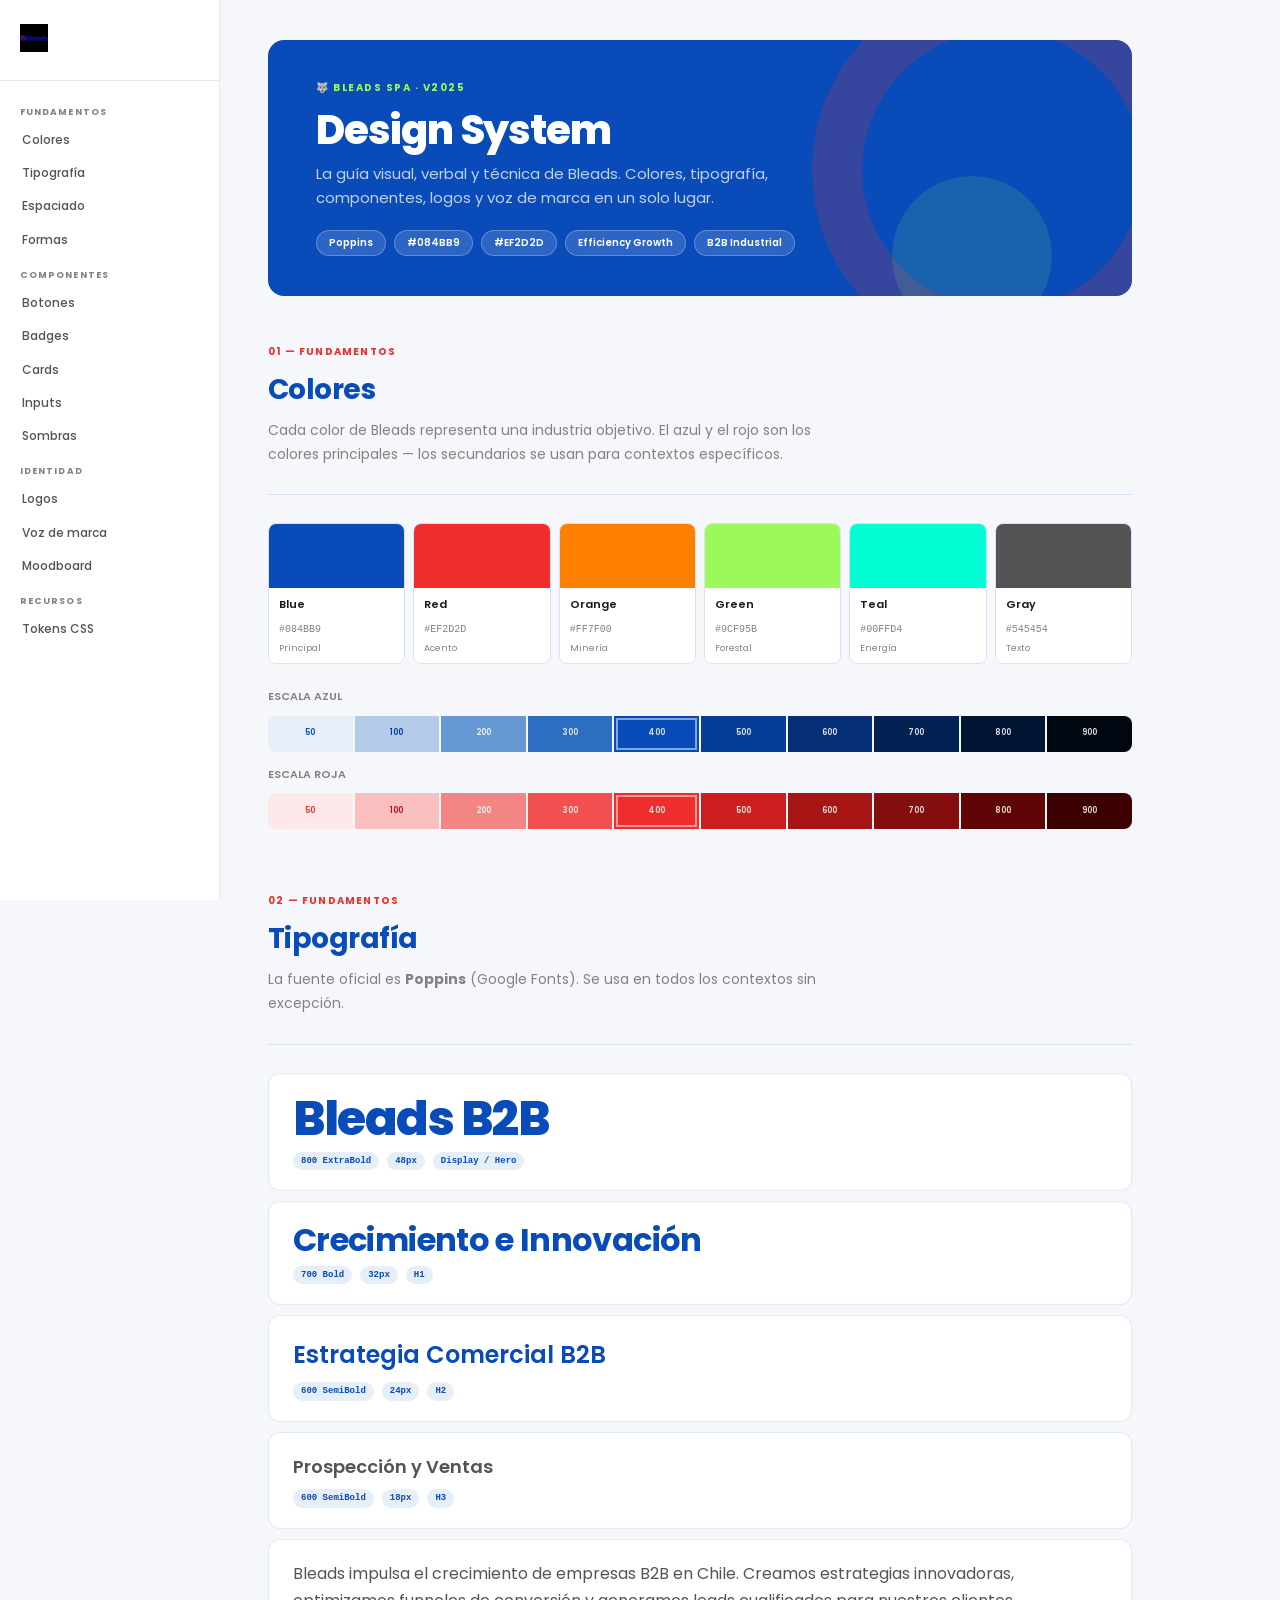
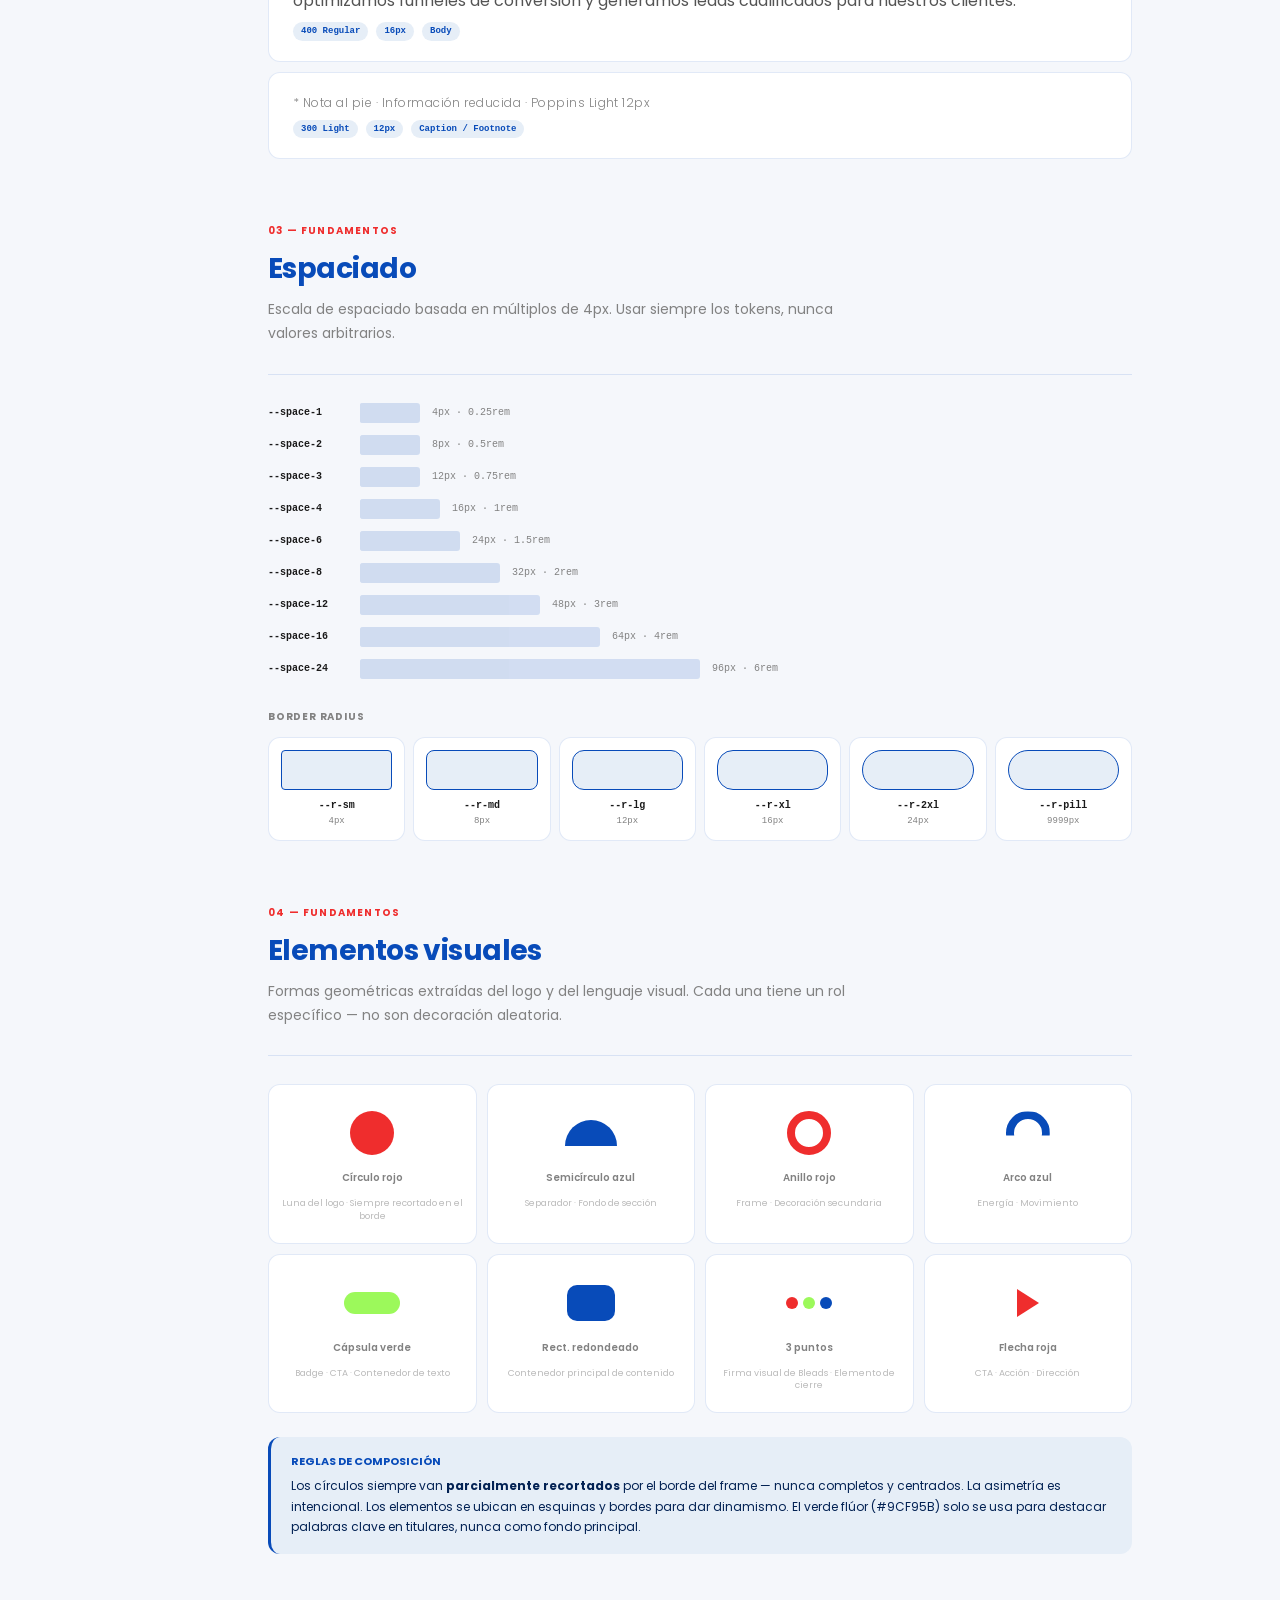
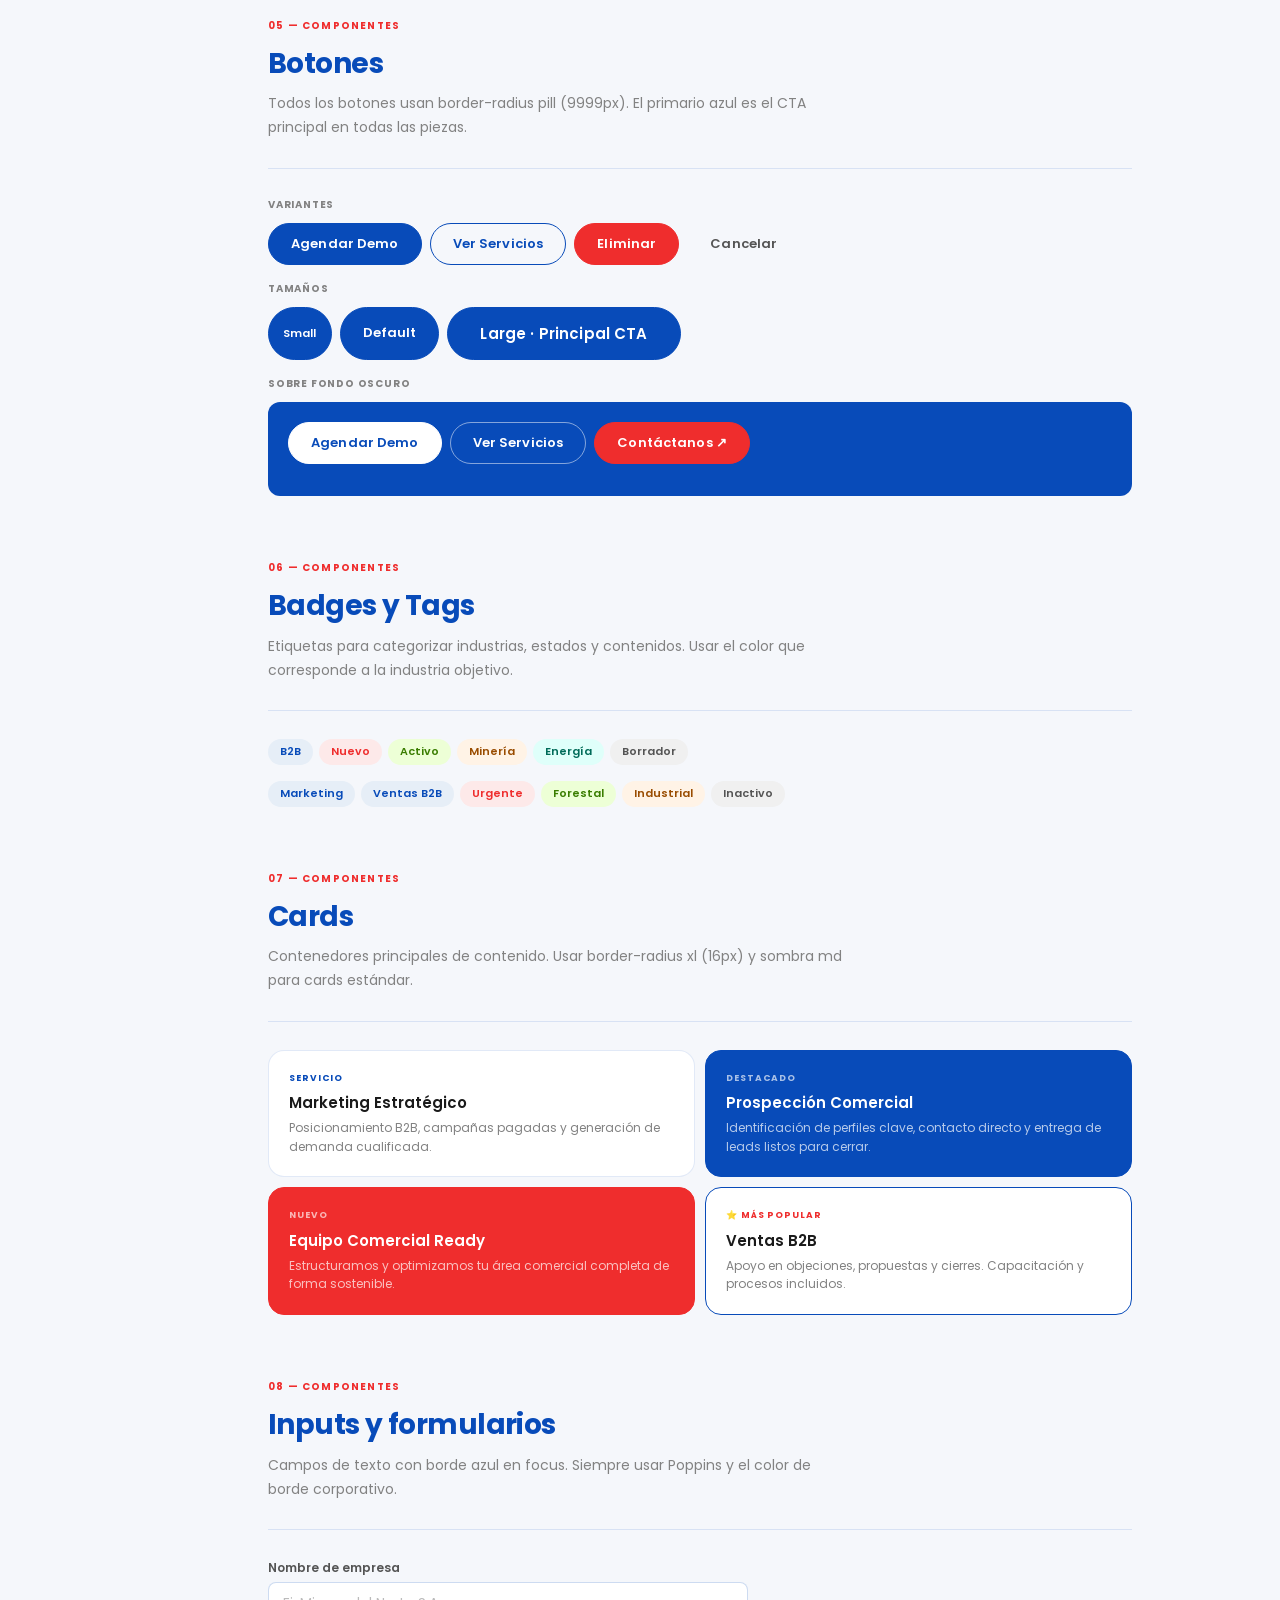
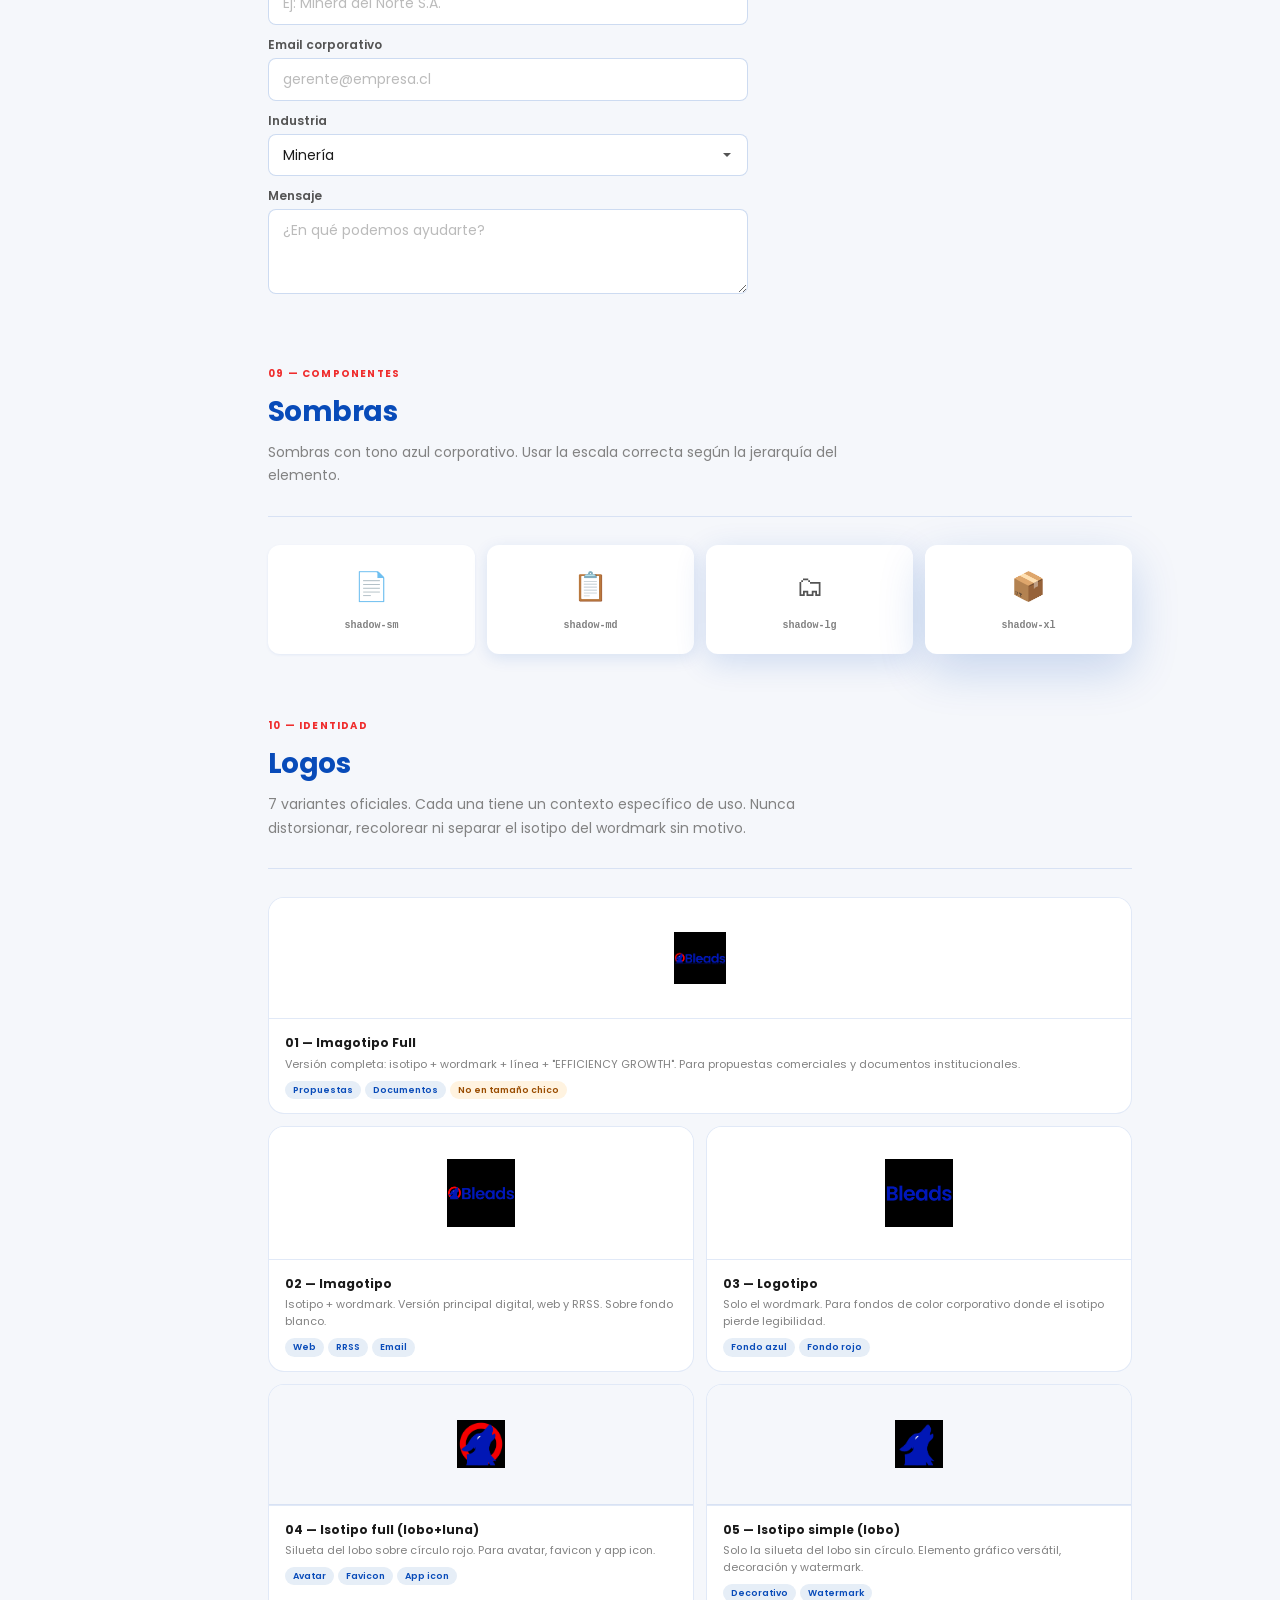
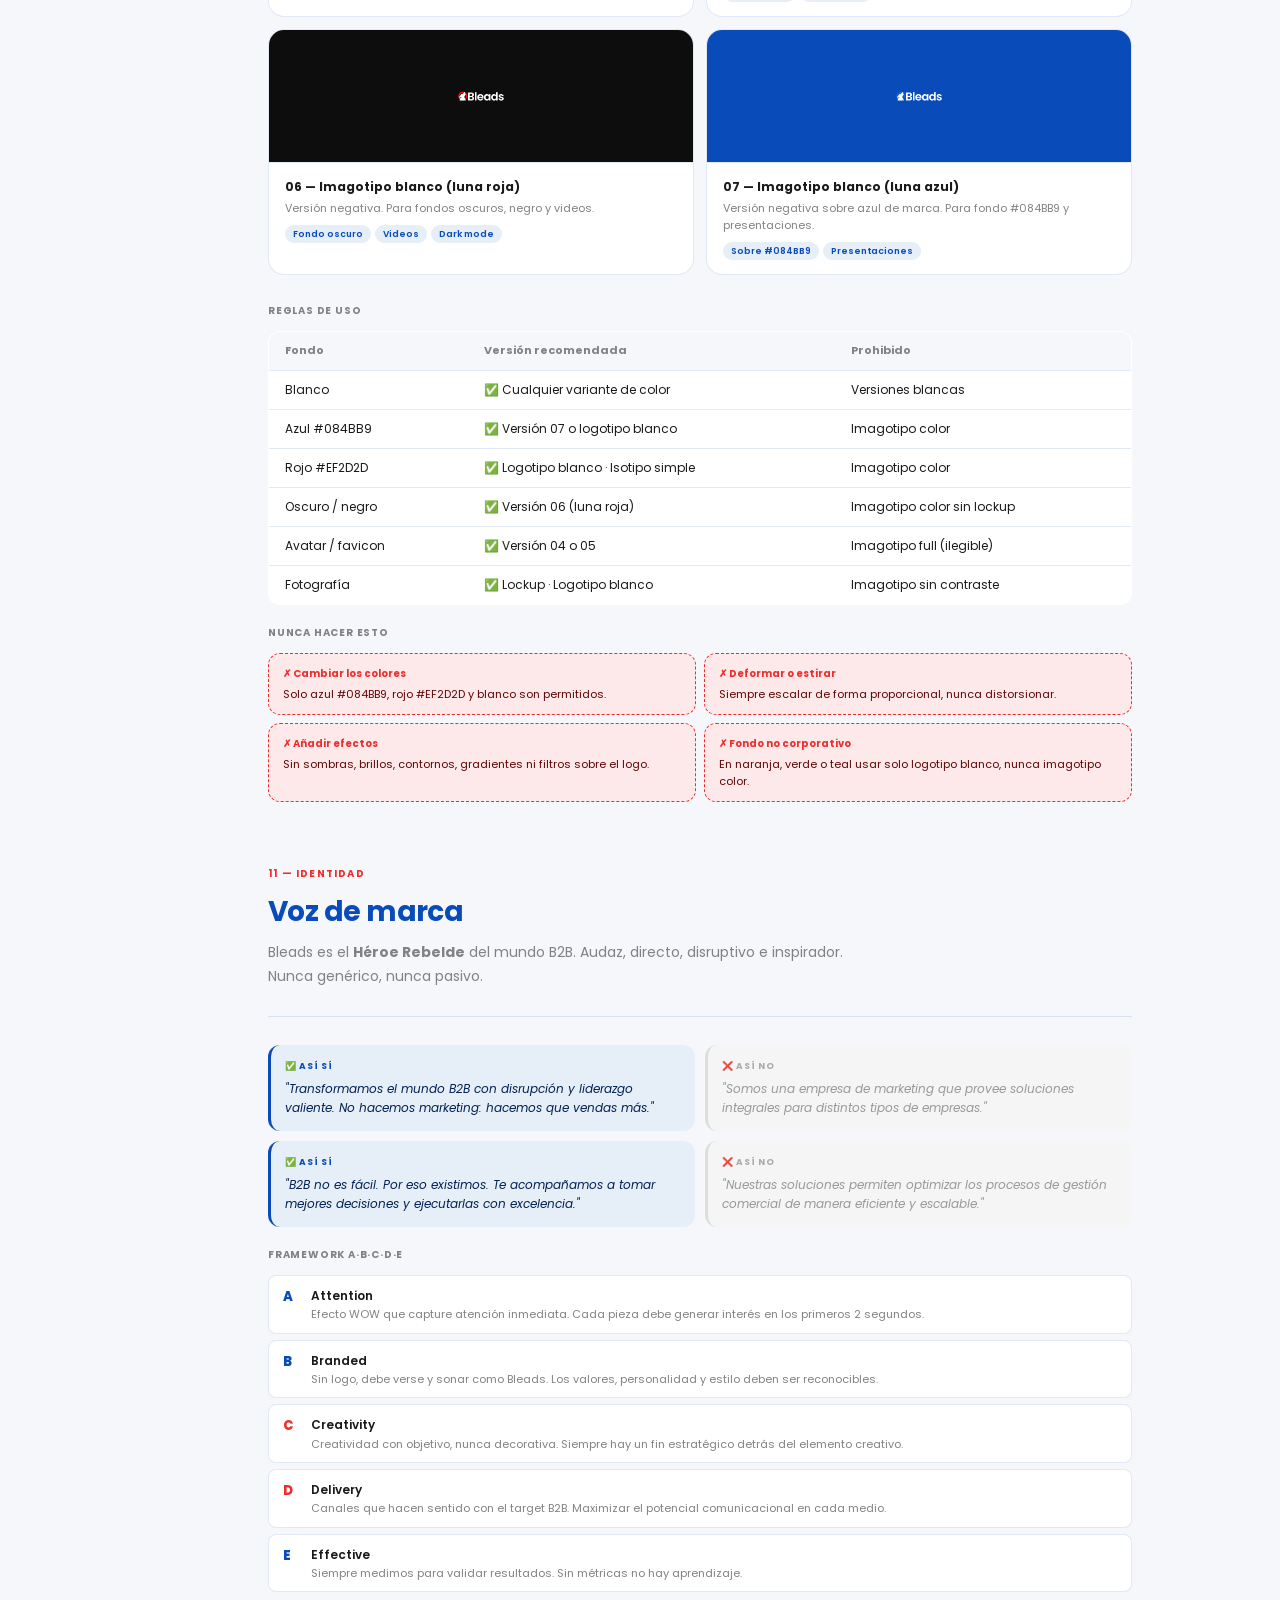
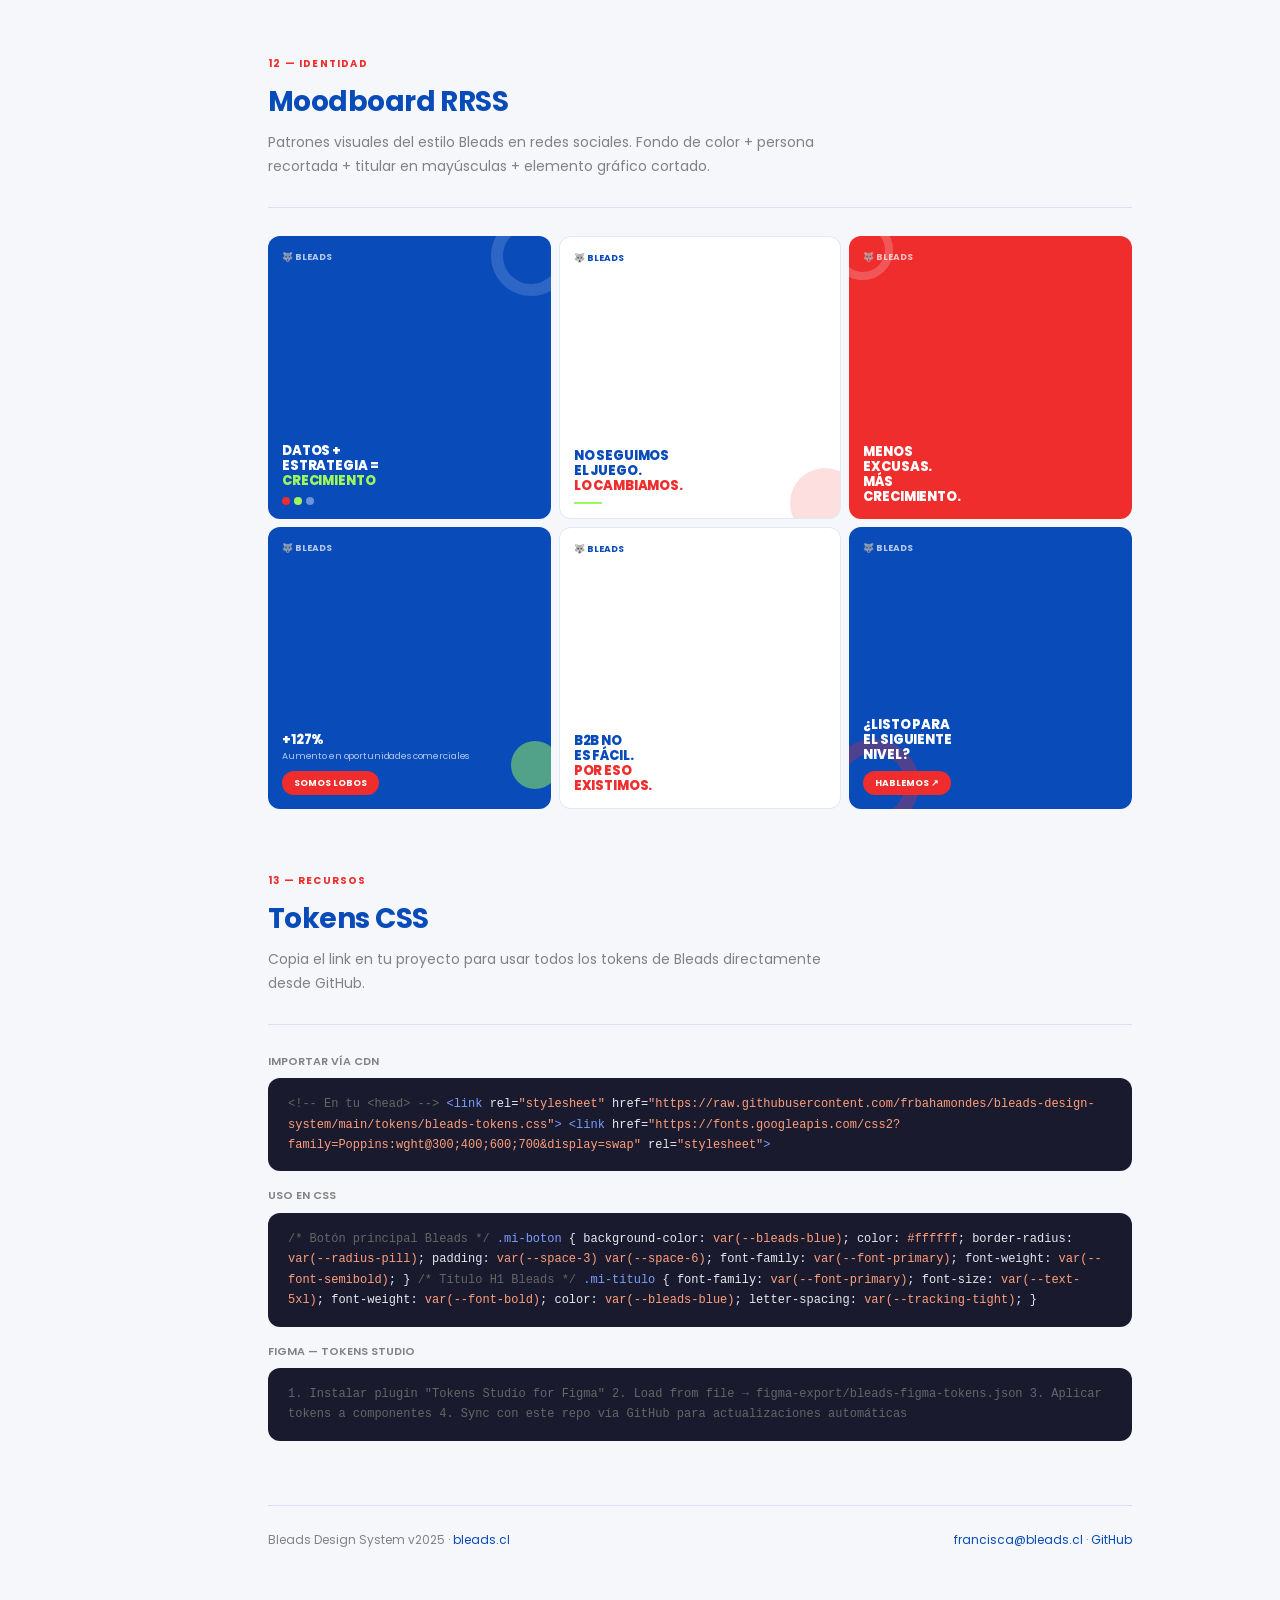
==== commit cf11a516: "Update index.html" ====
--- a/index.html
+++ b/index.html
@@ -59,6 +59,12 @@
 .card-preview img{max-height:68px;width:auto;max-width:100%;object-fit:contain}
 .card-preview.sm img{max-height:48px}
 .card-preview.full img{max-height:52px}
+/* Elimina fondo negro de PNGs sobre fondos claros */
+.bg-white img, .bg-gray img{mix-blend-mode:multiply}
+/* En fondos oscuros/color se usa screen para que el blanco resalte */
+.bg-dark img, .bg-blue img{mix-blend-mode:screen}
+/* También el logo del sidebar */
+.sidebar-logo img{mix-blend-mode:multiply}
 .bg-white{background:#fff}
 .bg-gray{background:#F5F7FB;border-bottom:0.5px solid var(--border)}
 .bg-dark{background:#0d0d0d}
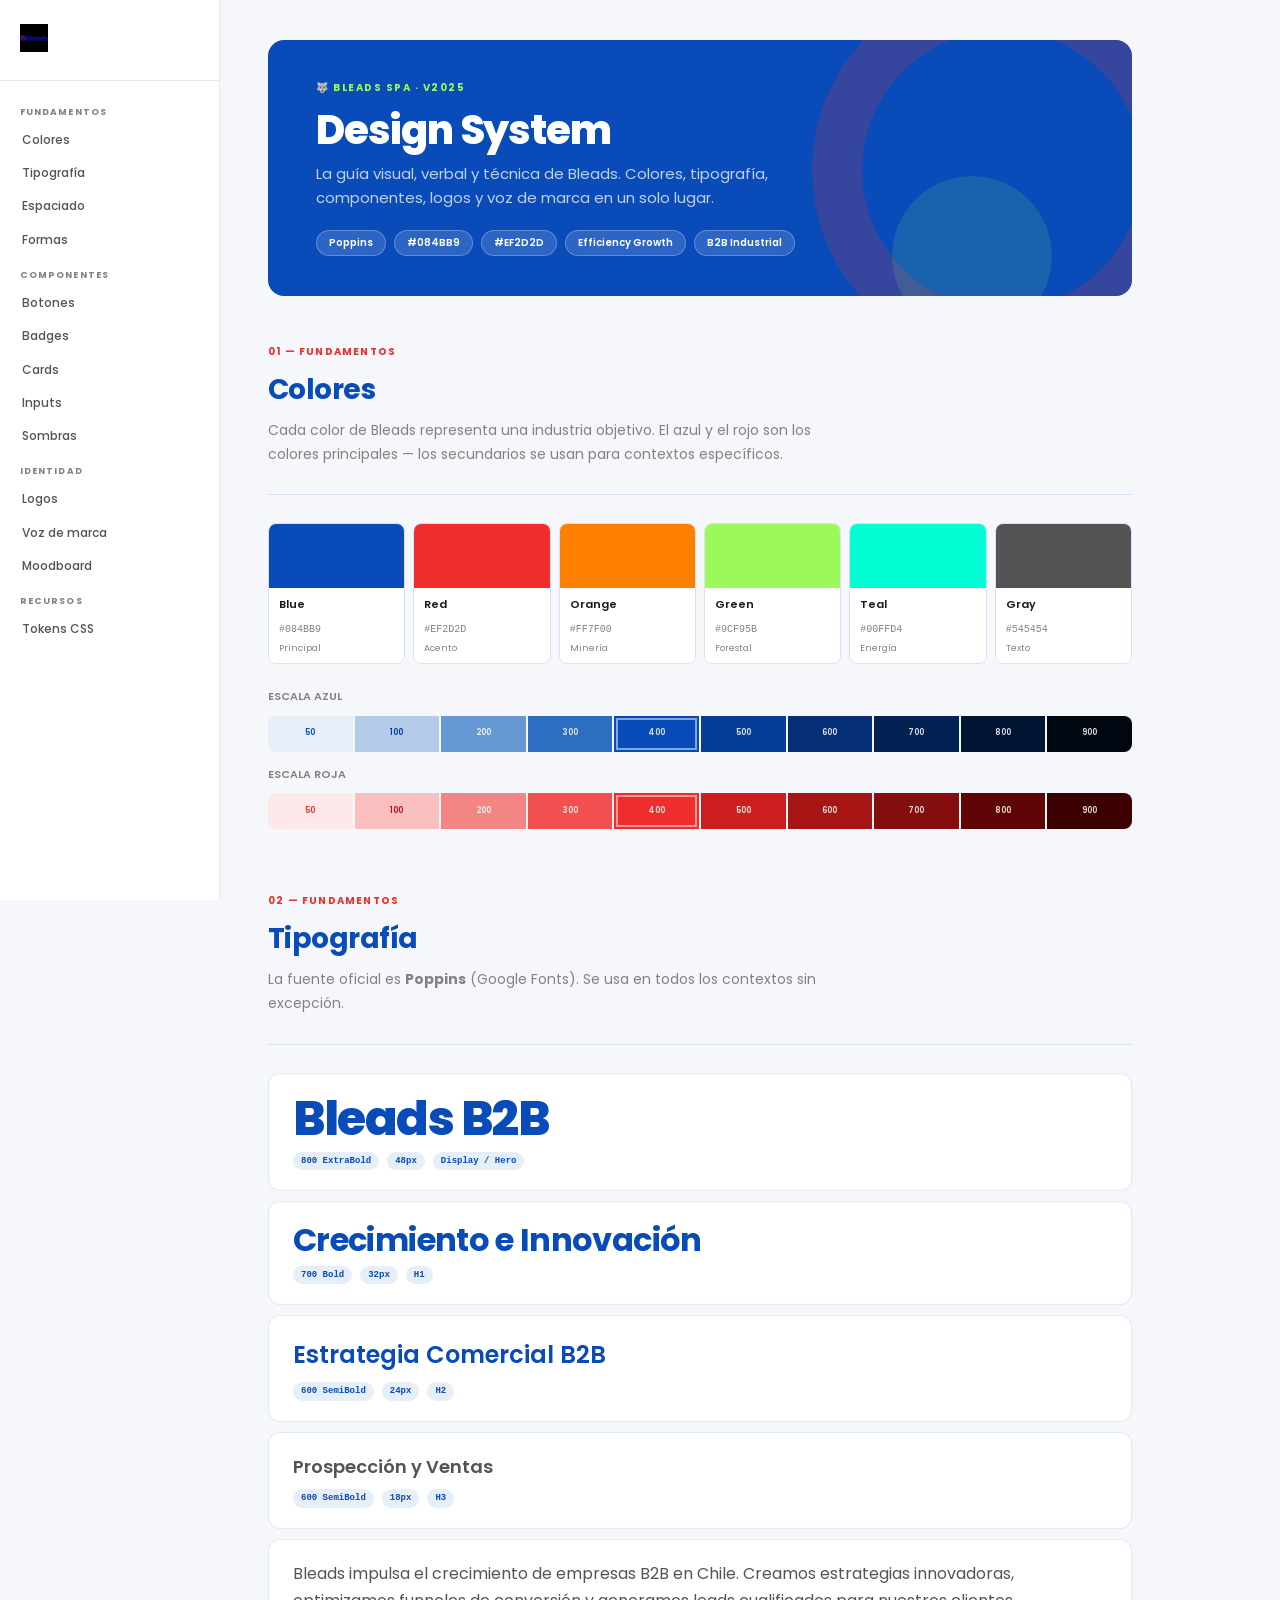
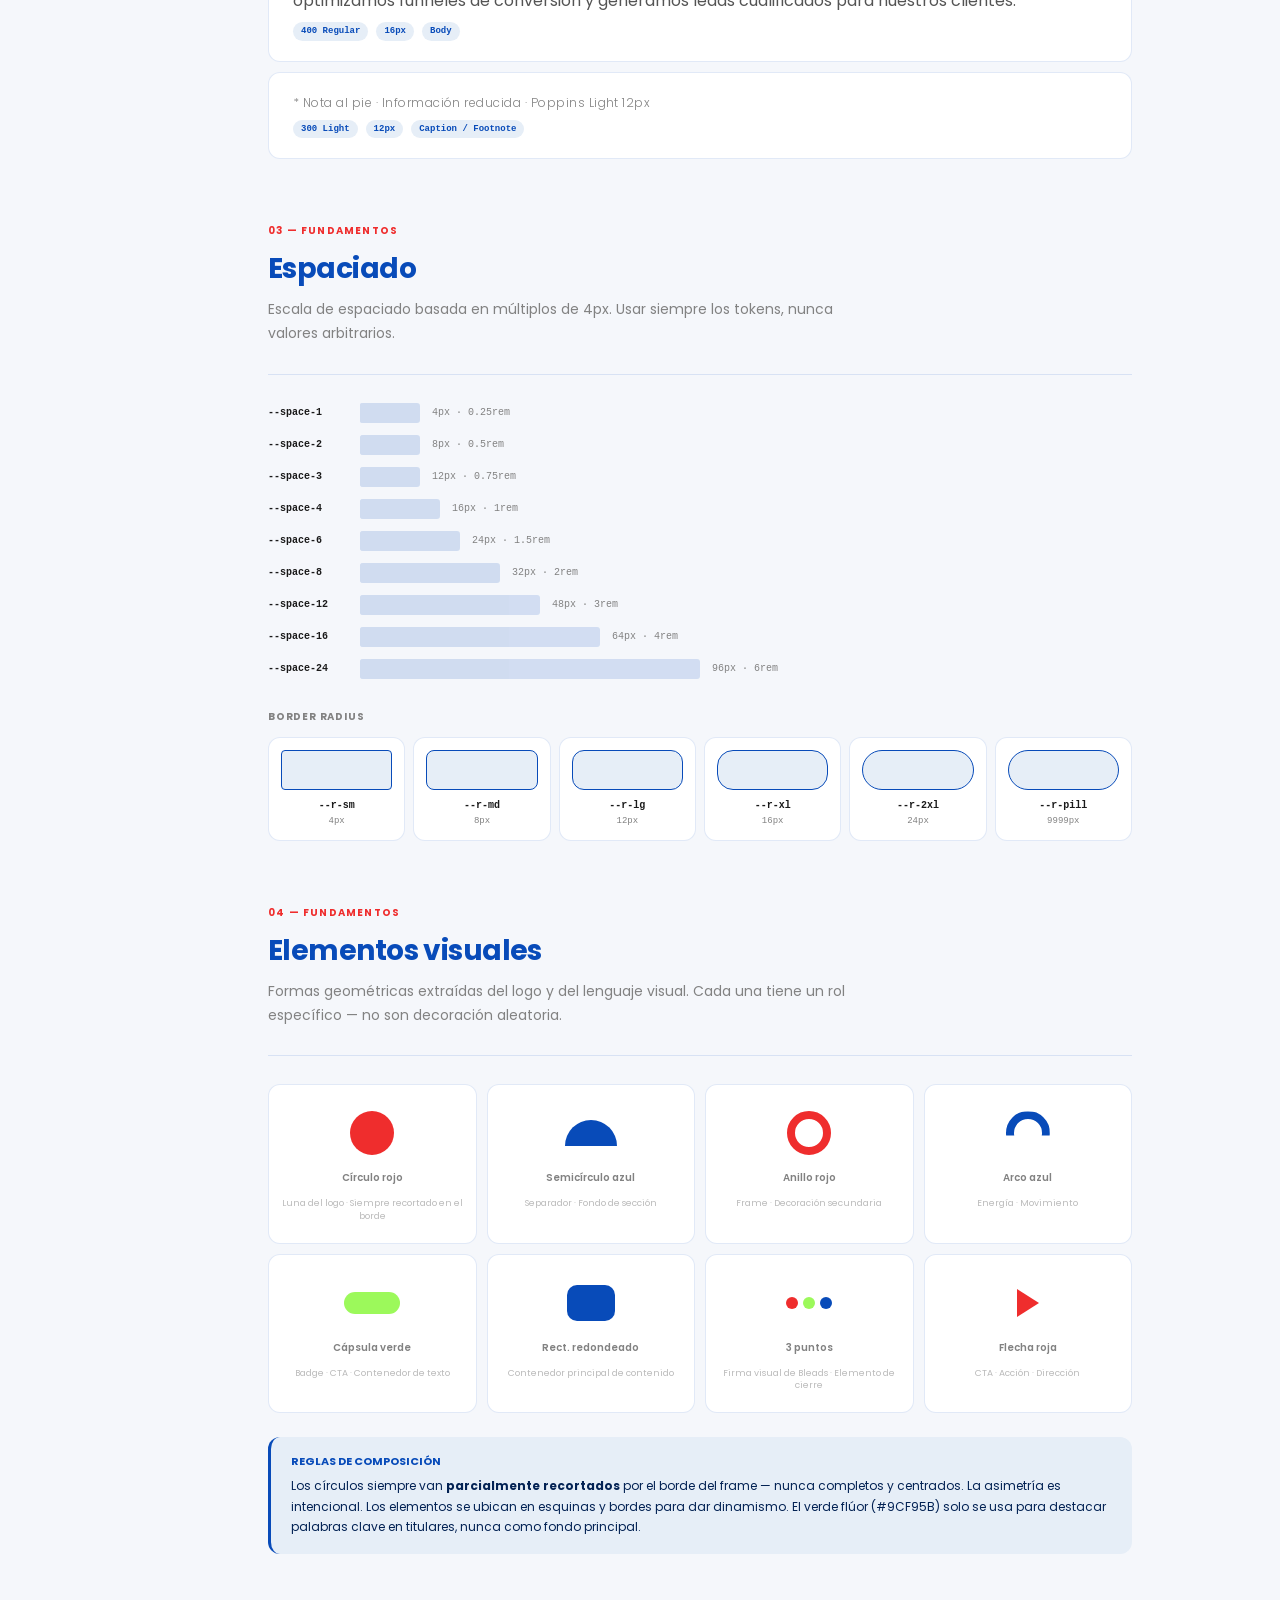
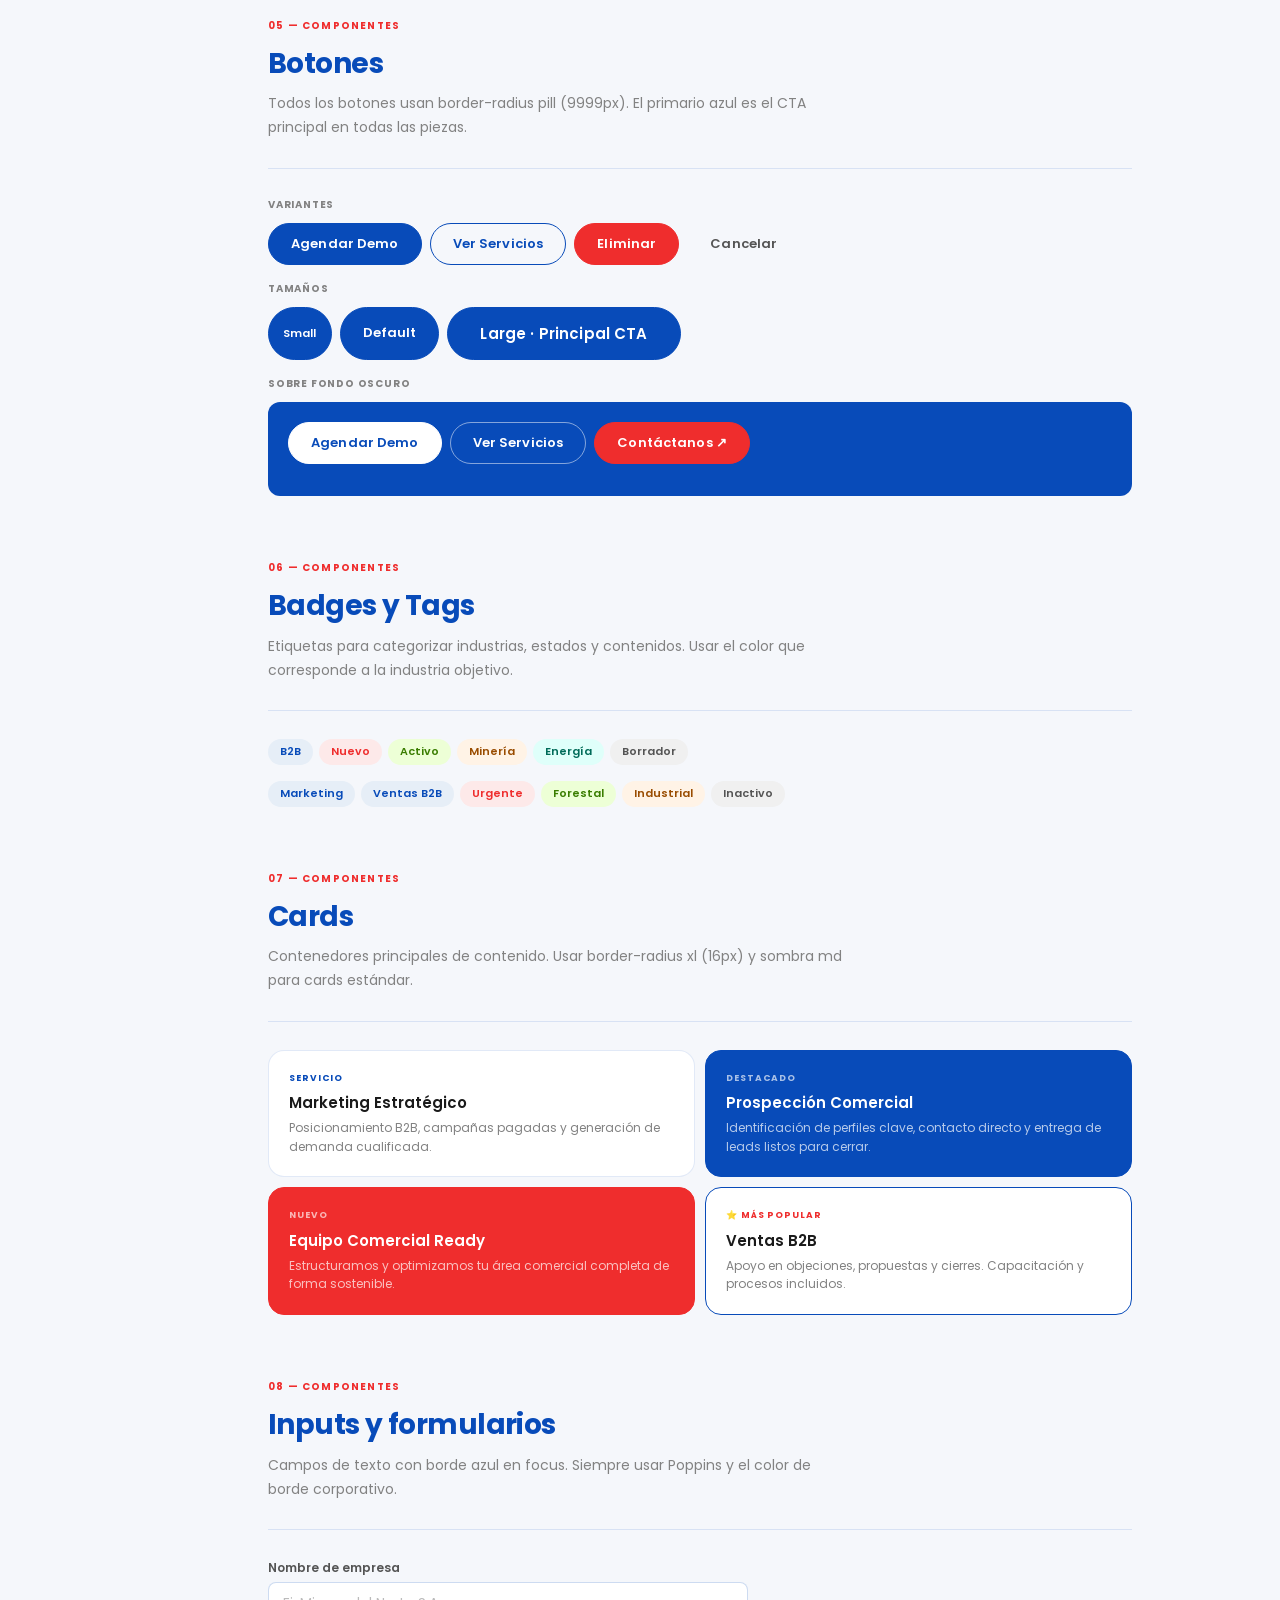
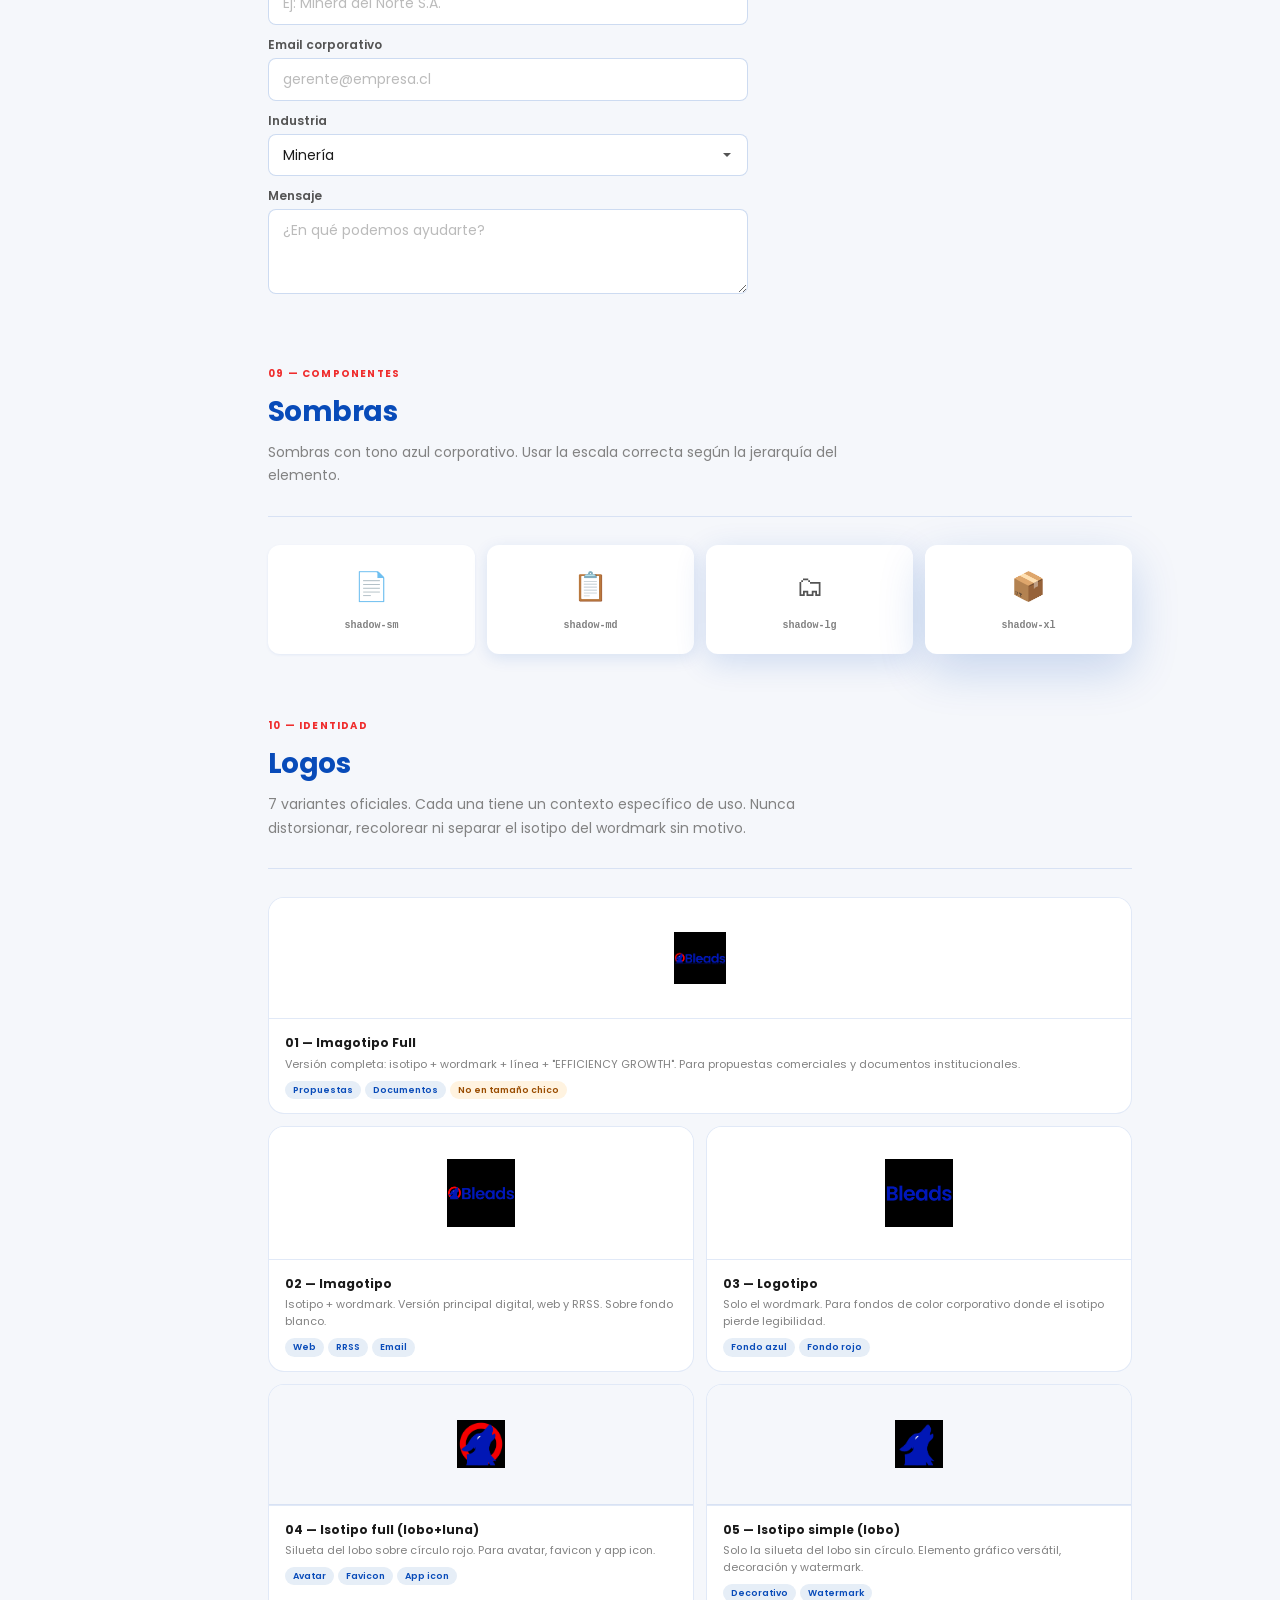
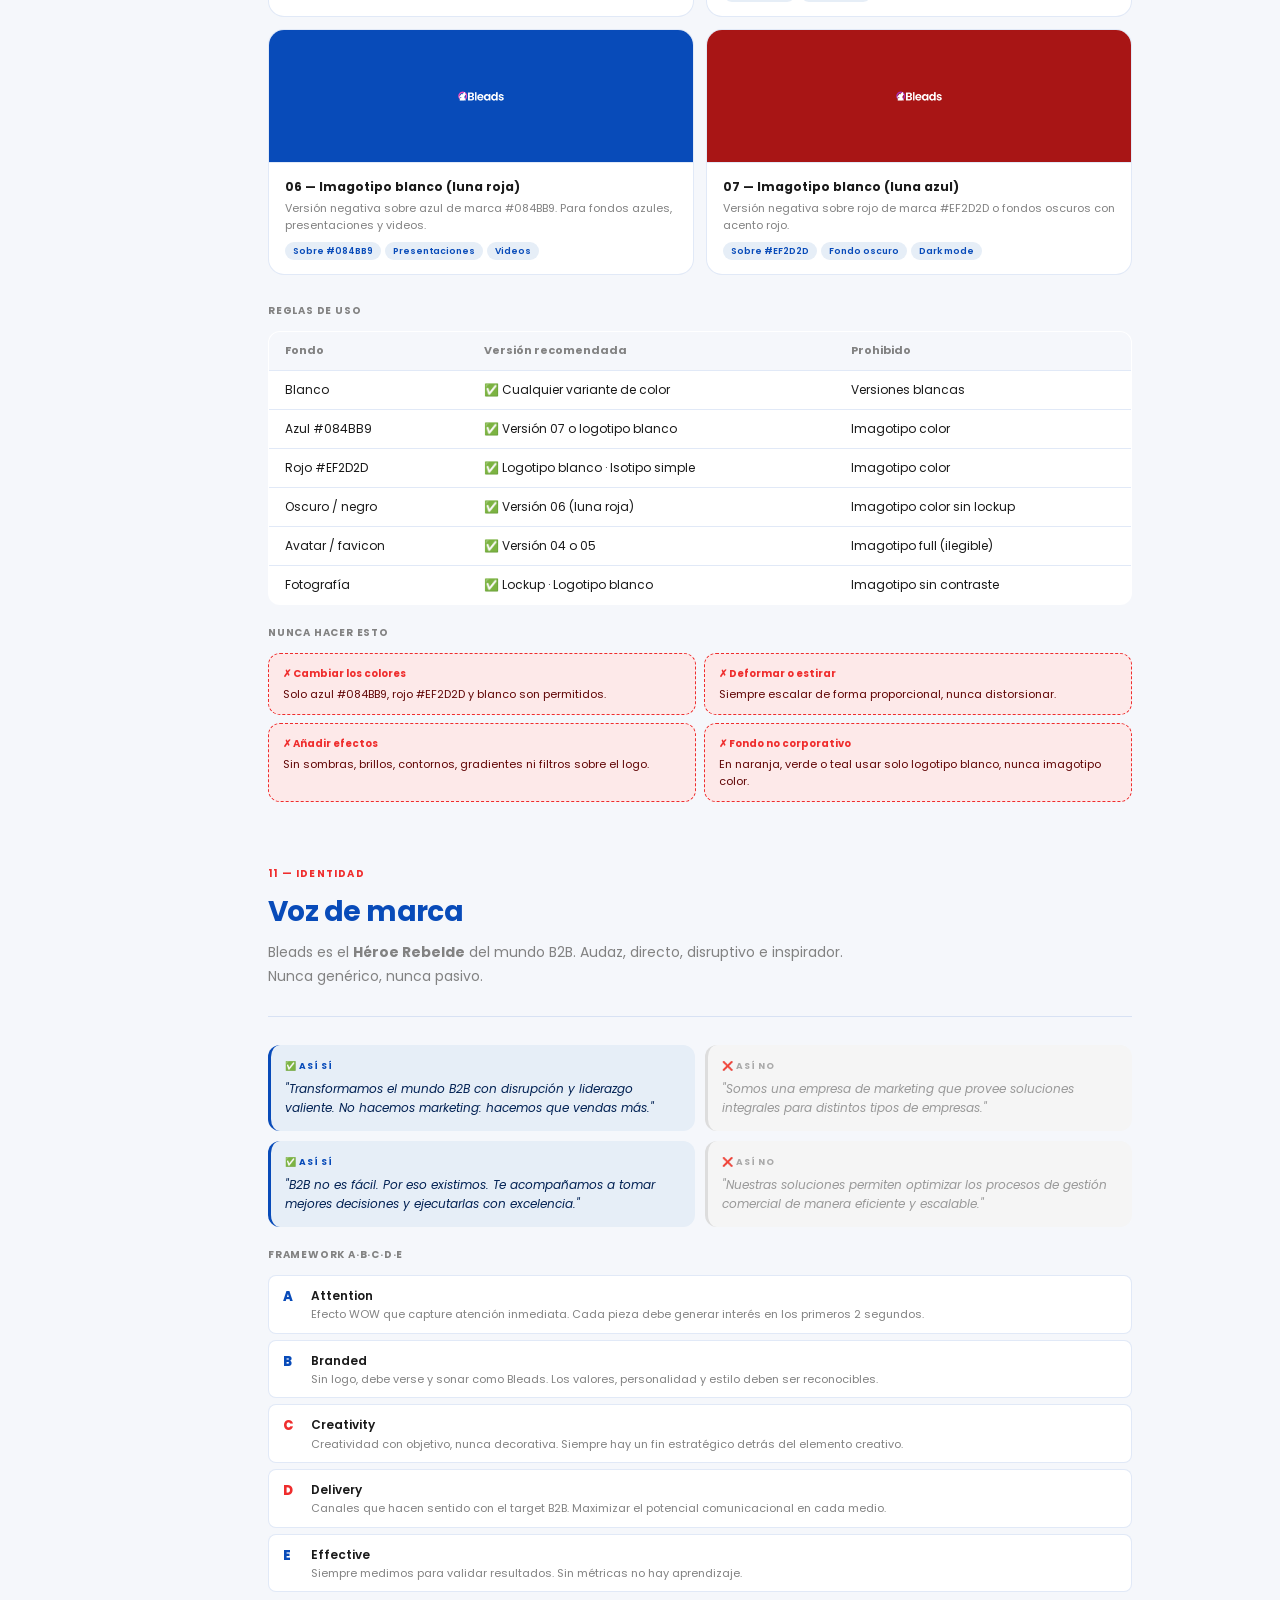
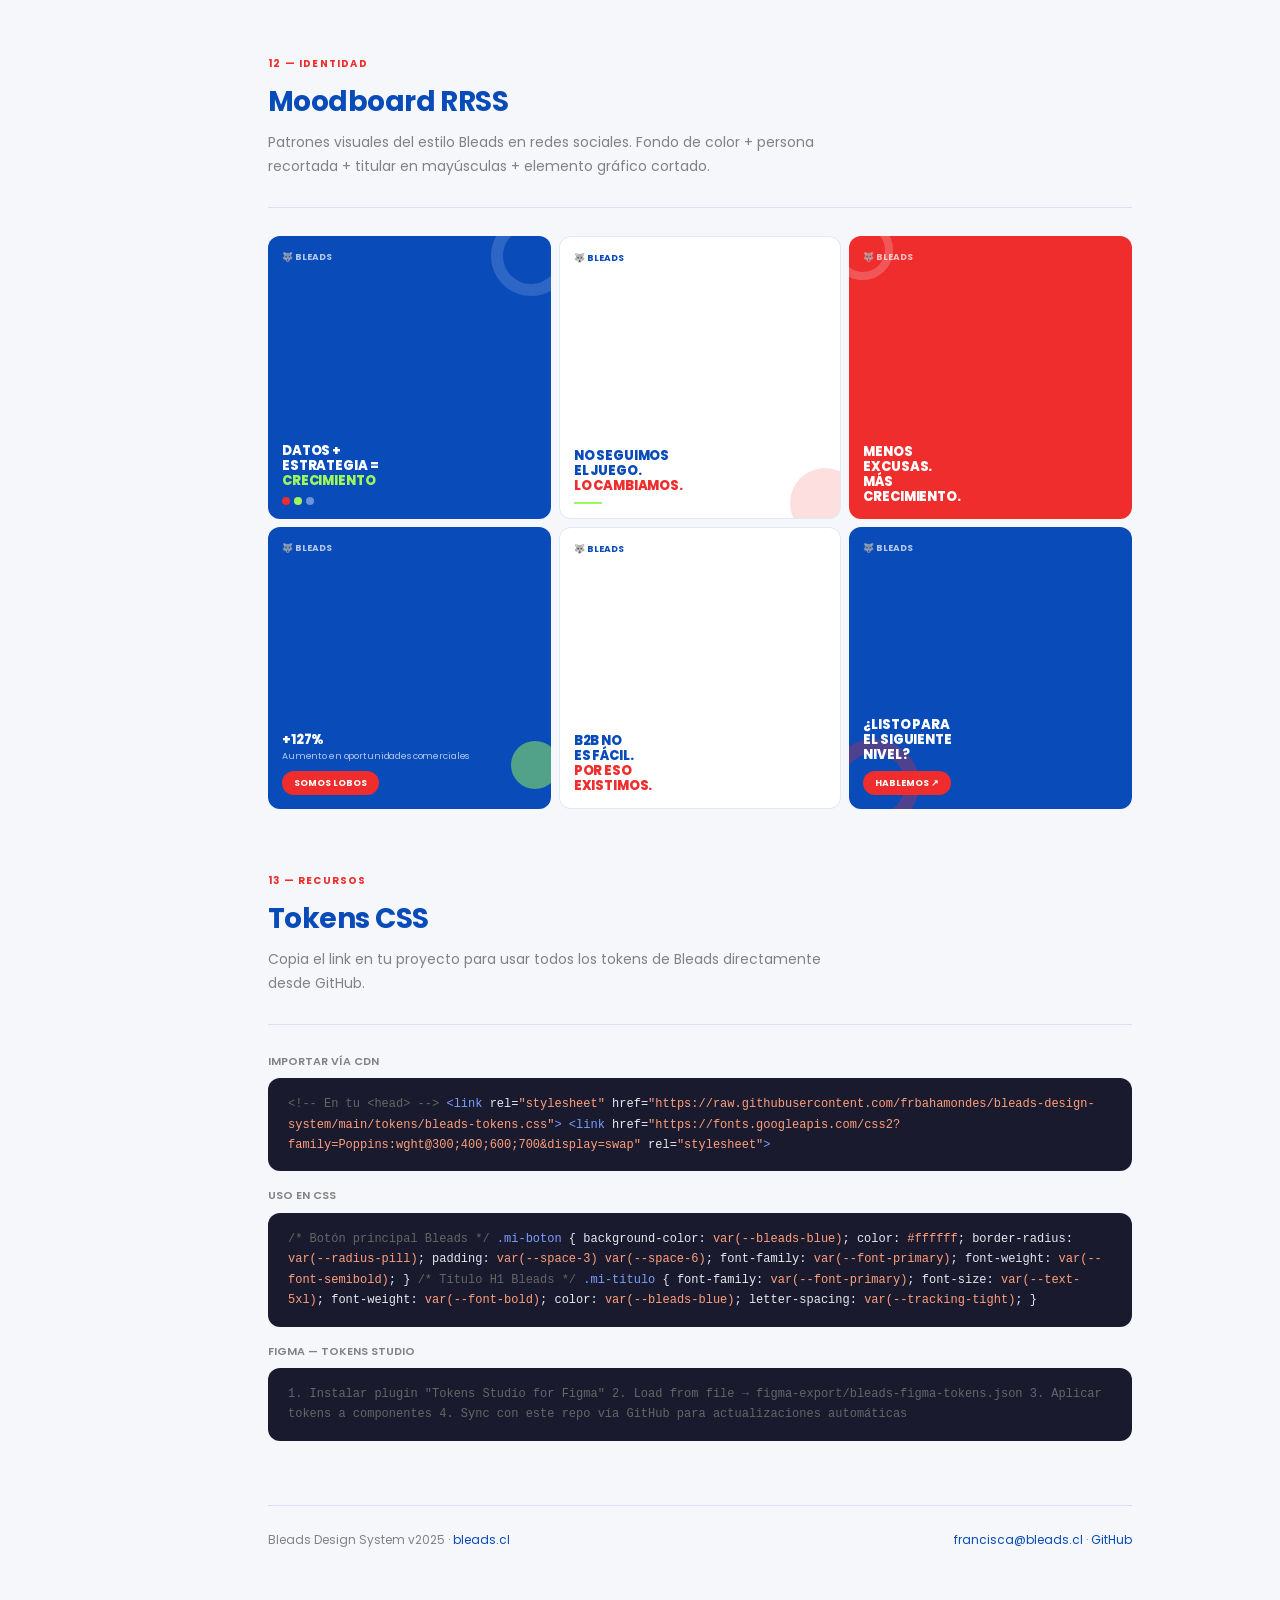
==== commit 4bcead78: "Update index.html" ====
--- a/index.html
+++ b/index.html
@@ -67,8 +67,8 @@
 .sidebar-logo img{mix-blend-mode:multiply}
 .bg-white{background:#fff}
 .bg-gray{background:#F5F7FB;border-bottom:0.5px solid var(--border)}
-.bg-dark{background:#0d0d0d}
-.bg-blue{background:var(--bl)}
+.bg-dark{background:#084BB9}
+.bg-blue{background:#A81515}
 .card-body{padding:14px 16px;border-top:0.5px solid var(--border)}
 .card-name{font-size:12px;font-weight:700;color:var(--text);margin-bottom:3px}
 .card-desc{font-size:11px;color:var(--muted);line-height:1.55;margin-bottom:8px}
@@ -601,8 +601,8 @@
         <div class="card-preview bg-dark"><img src="logos/bleads-logo-horizontal-imagotipo-blanco.png" alt="Bleads blanco luna roja"></div>
         <div class="card-body">
           <div class="card-name">06 — Imagotipo blanco (luna roja)</div>
-          <div class="card-desc">Versión negativa. Para fondos oscuros, negro y videos.</div>
-          <div class="tags"><span class="tag tag-use">Fondo oscuro</span><span class="tag tag-use">Videos</span><span class="tag tag-use">Dark mode</span></div>
+          <div class="card-desc">Versión negativa sobre azul de marca #084BB9. Para fondos azules, presentaciones y videos.</div>
+          <div class="tags"><span class="tag tag-use">Sobre #084BB9</span><span class="tag tag-use">Presentaciones</span><span class="tag tag-use">Videos</span></div>
         </div>
       </div>
 
@@ -610,8 +610,8 @@
         <div class="card-preview bg-blue"><img src="logos/bleads-logo-horizontal-imagotipo-blanco-2.png" alt="Bleads blanco luna azul"></div>
         <div class="card-body">
           <div class="card-name">07 — Imagotipo blanco (luna azul)</div>
-          <div class="card-desc">Versión negativa sobre azul de marca. Para fondo #084BB9 y presentaciones.</div>
-          <div class="tags"><span class="tag tag-use">Sobre #084BB9</span><span class="tag tag-use">Presentaciones</span></div>
+          <div class="card-desc">Versión negativa sobre rojo de marca #EF2D2D o fondos oscuros con acento rojo.</div>
+          <div class="tags"><span class="tag tag-use">Sobre #EF2D2D</span><span class="tag tag-use">Fondo oscuro</span><span class="tag tag-use">Dark mode</span></div>
         </div>
       </div>
     </div>
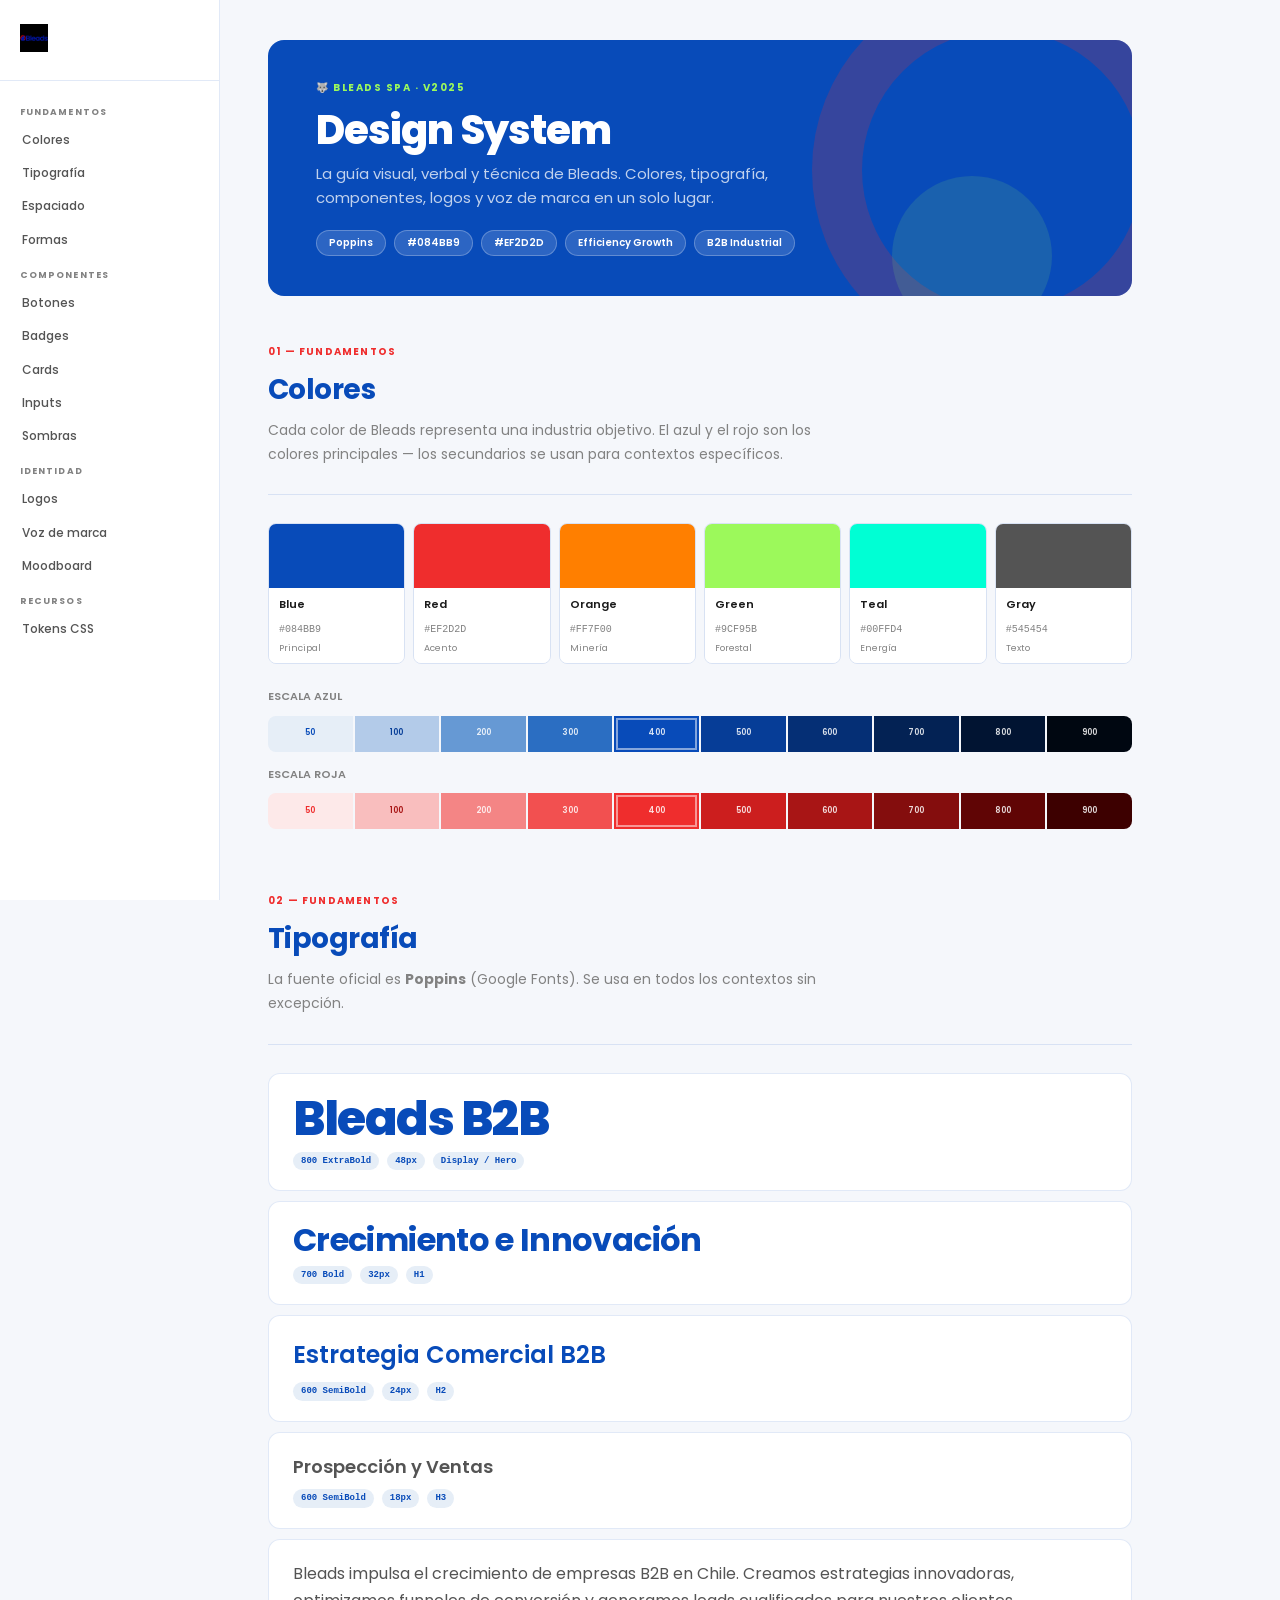
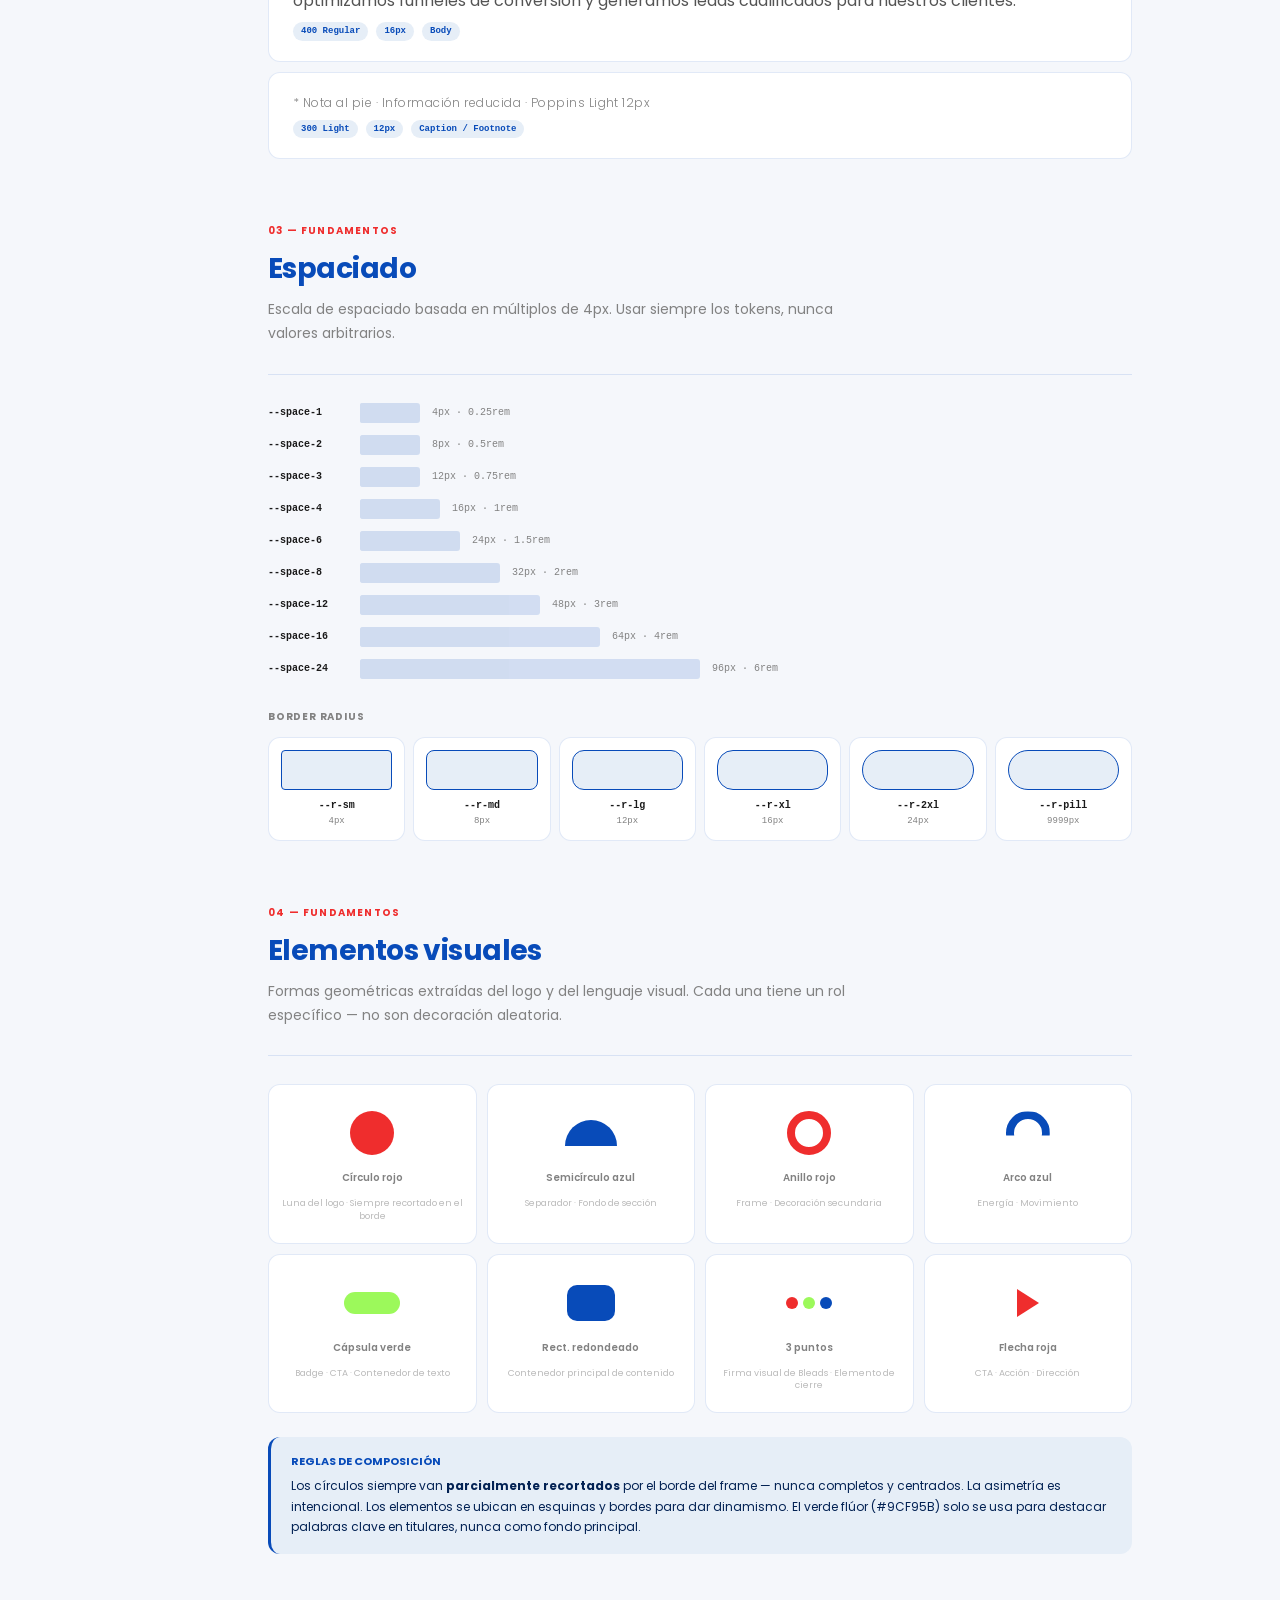
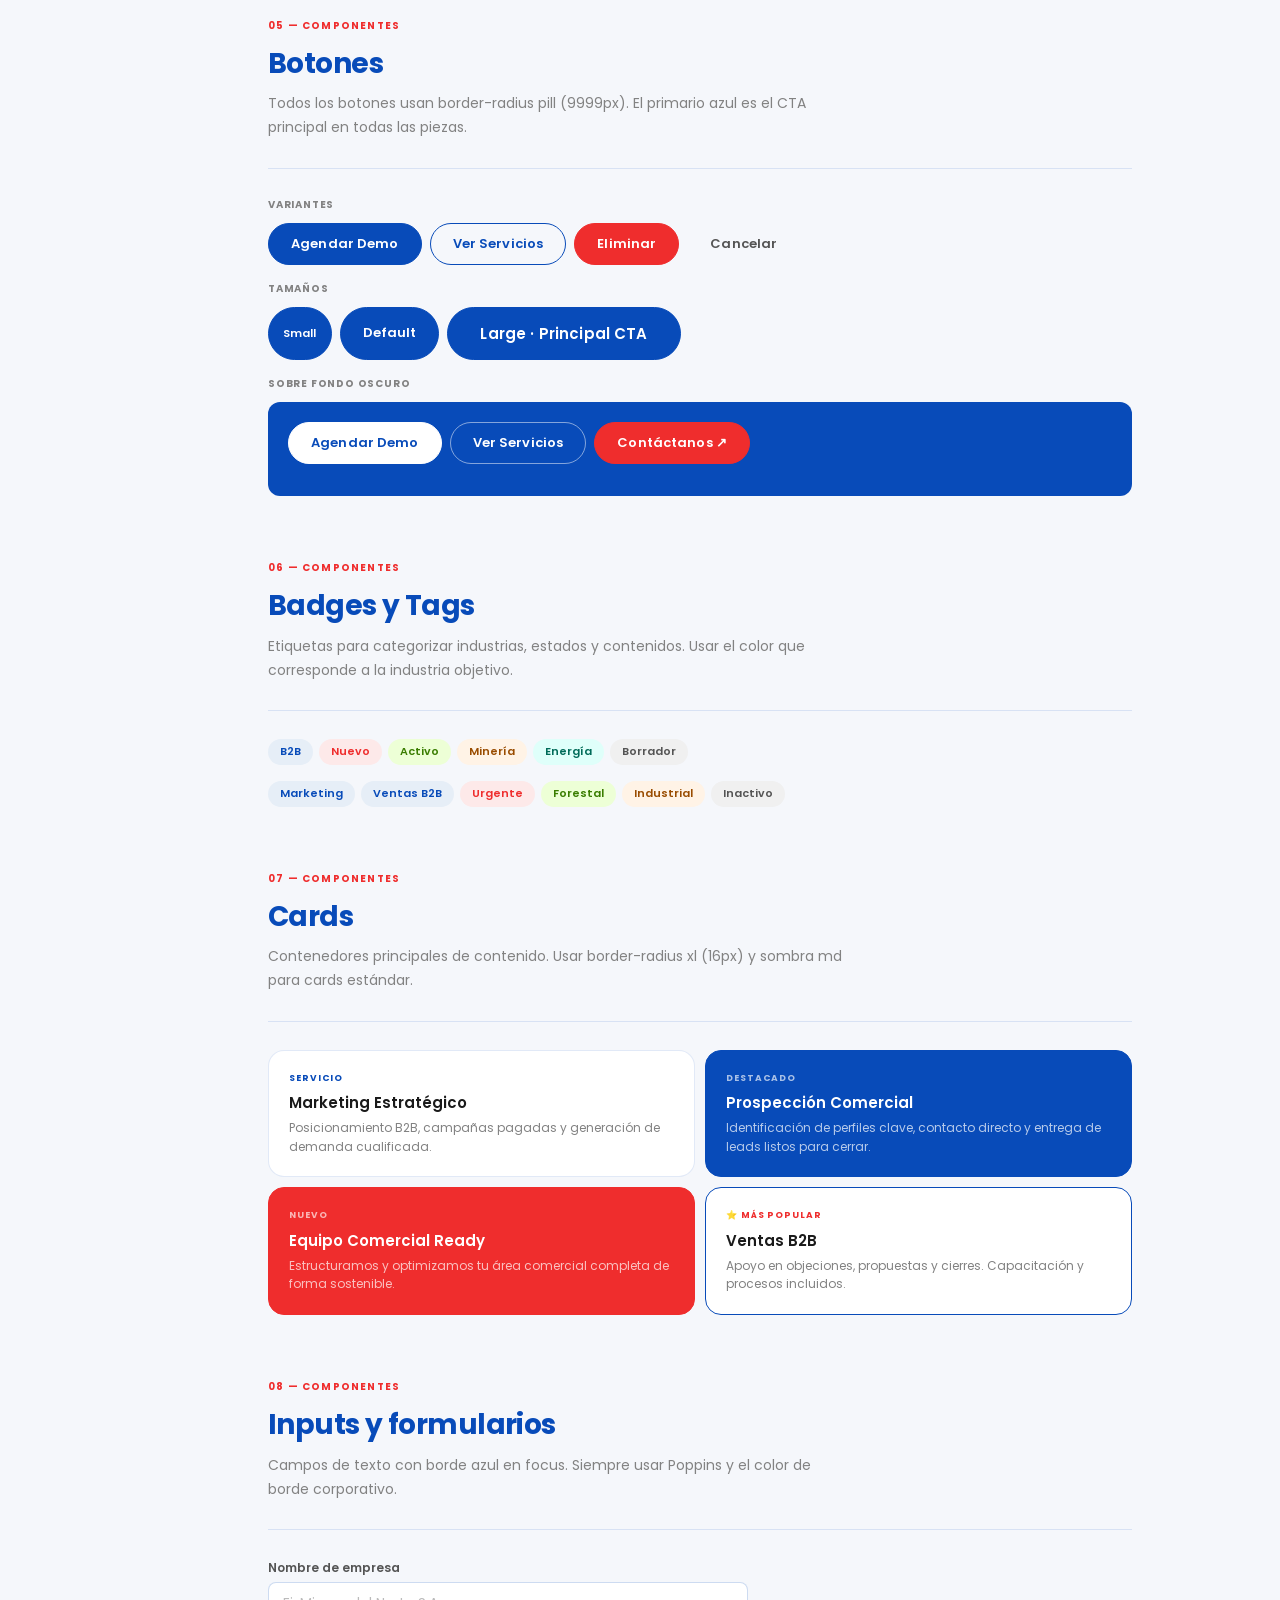
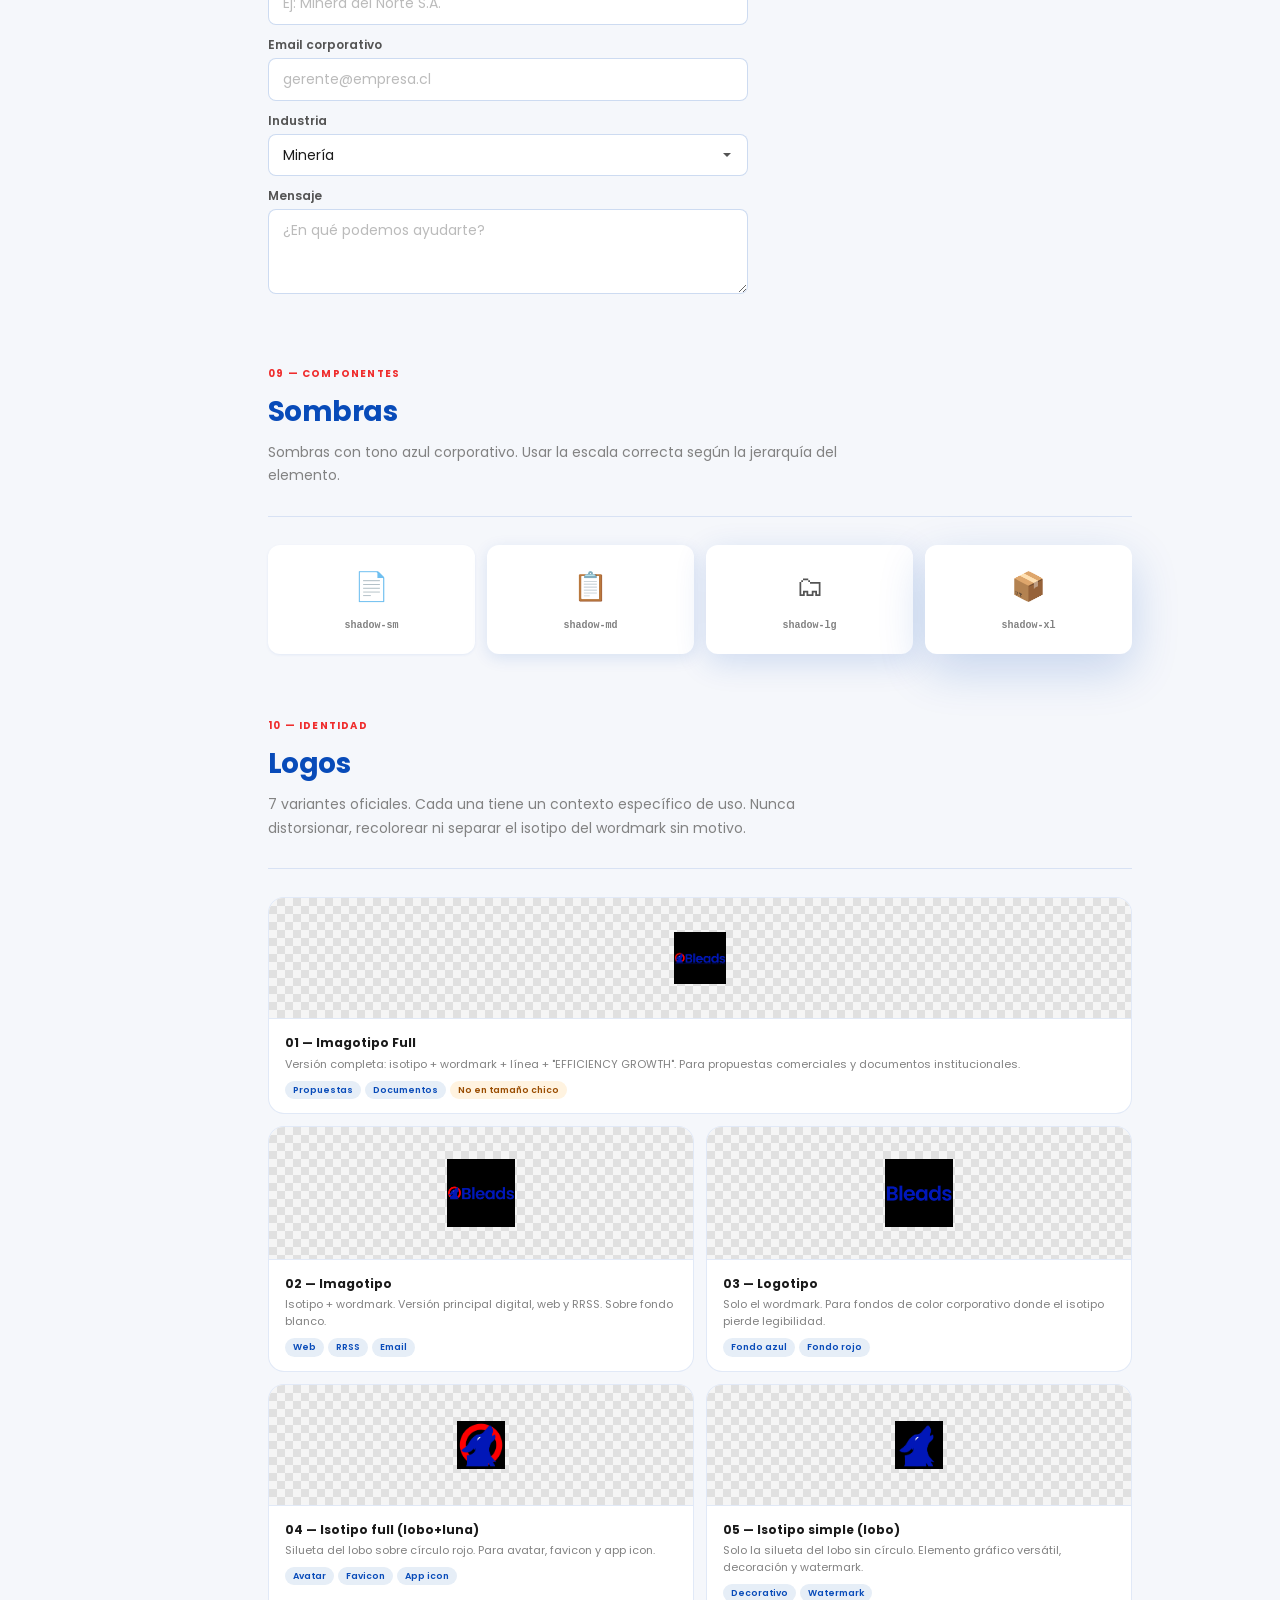
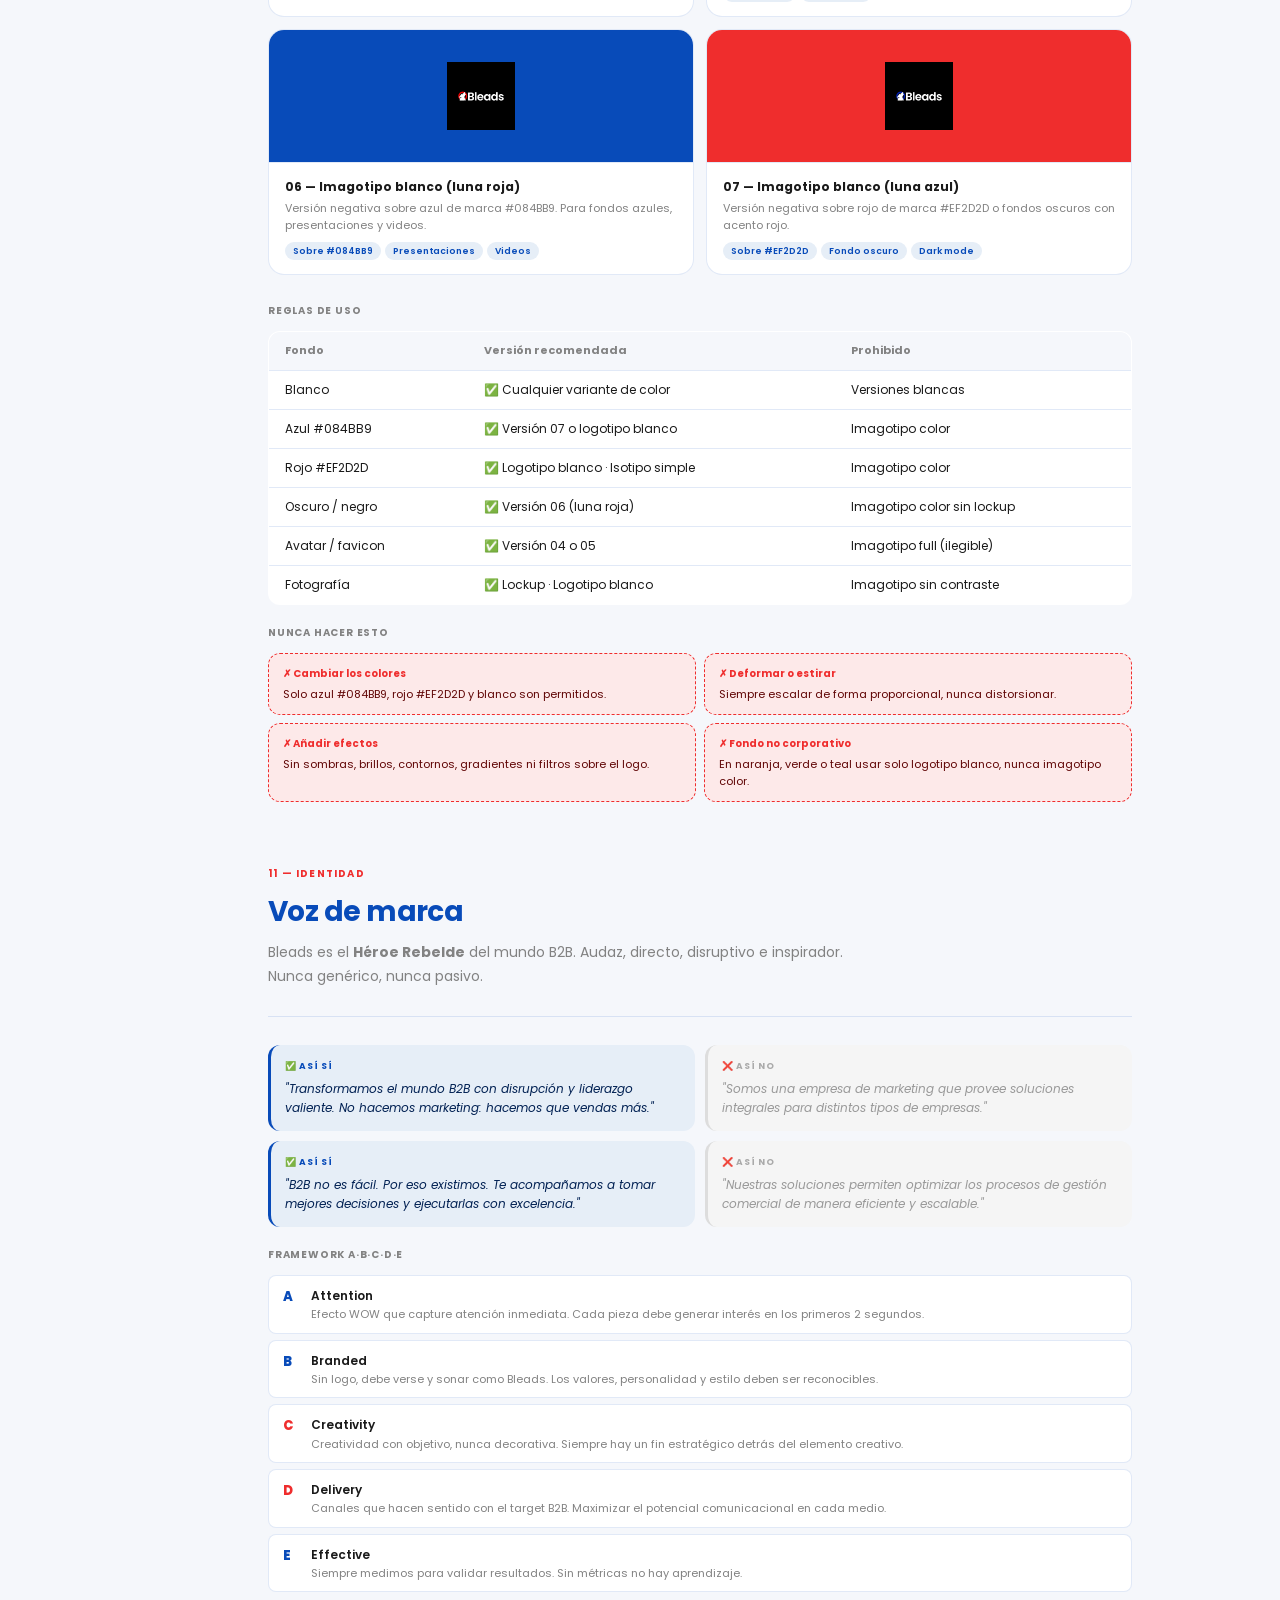
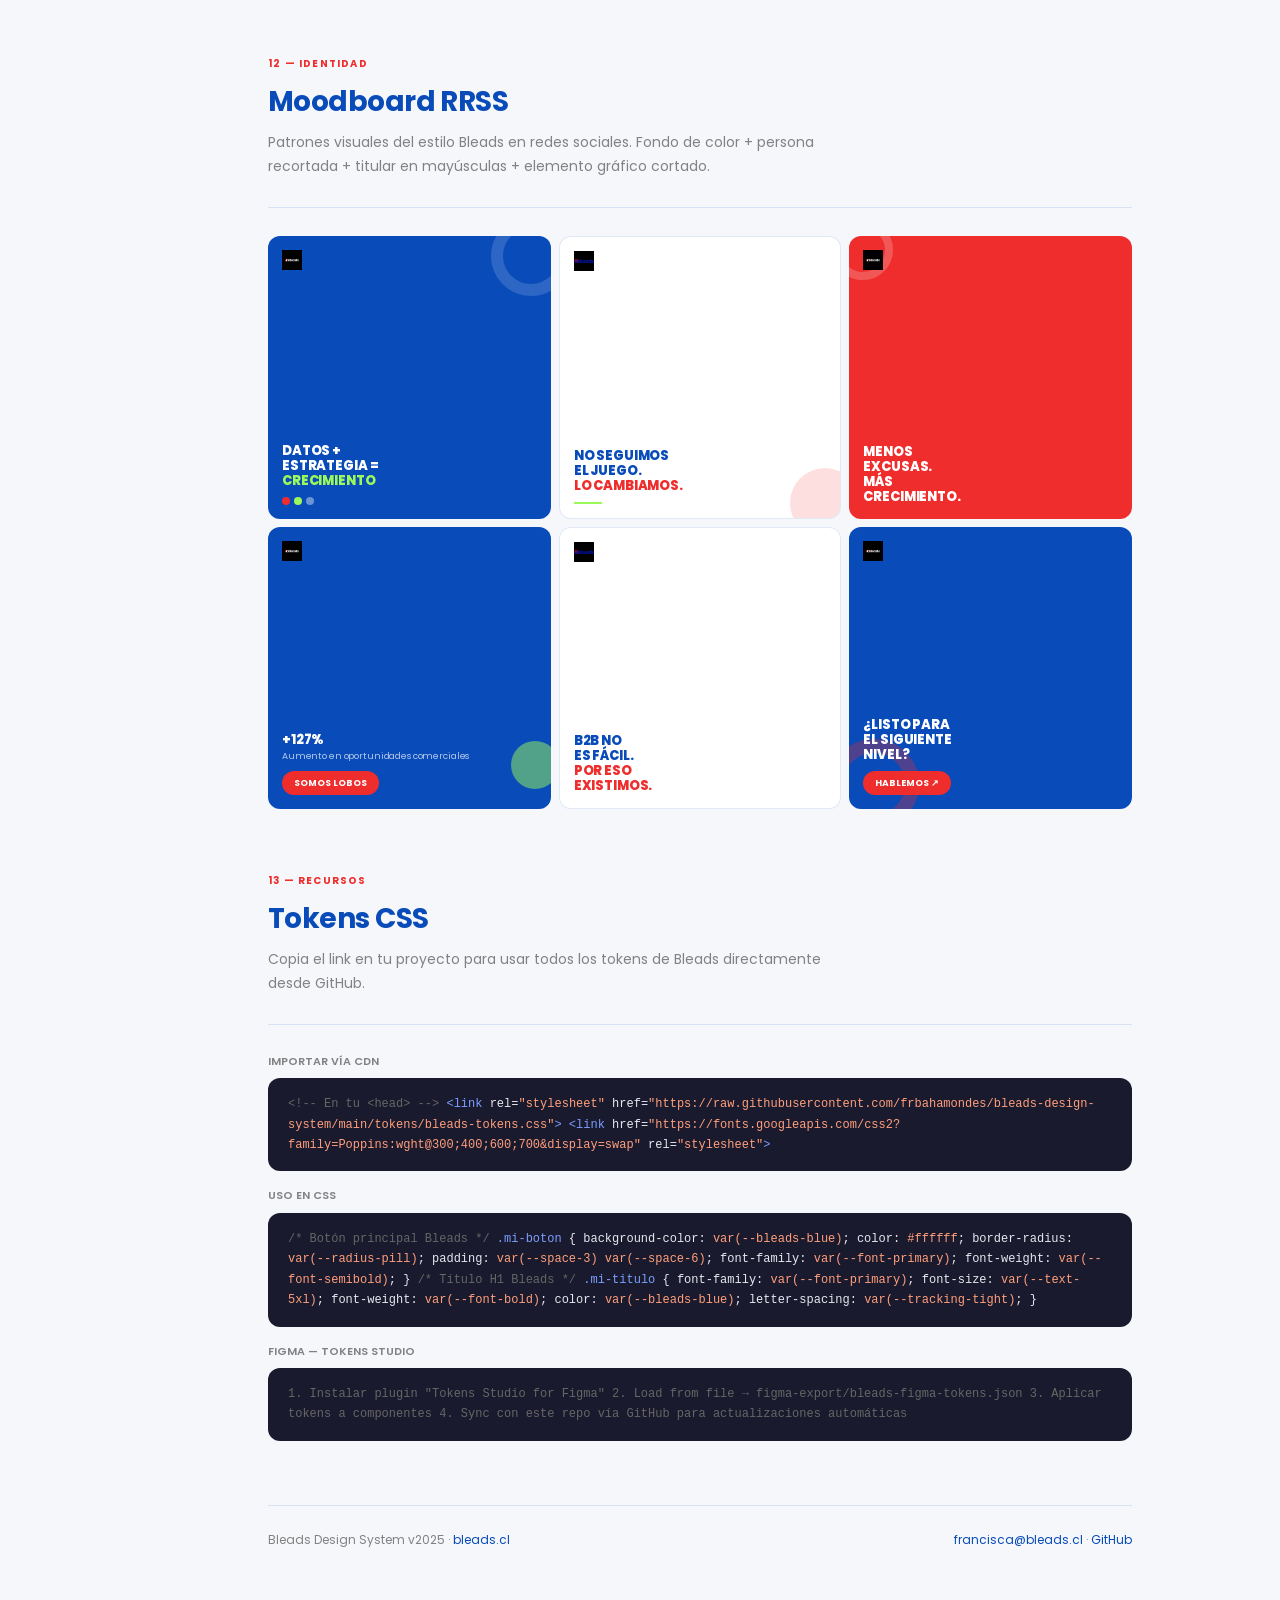
==== commit 37baf69f: "Update fondos colores logos Update fondos colores logos" ====
--- a/index.html
+++ b/index.html
@@ -59,16 +59,21 @@
 .card-preview img{max-height:68px;width:auto;max-width:100%;object-fit:contain}
 .card-preview.sm img{max-height:48px}
 .card-preview.full img{max-height:52px}
-/* Elimina fondo negro de PNGs sobre fondos claros */
-.bg-white img, .bg-gray img{mix-blend-mode:multiply}
-/* En fondos oscuros/color se usa screen para que el blanco resalte */
-.bg-dark img, .bg-blue img{mix-blend-mode:screen}
-/* También el logo del sidebar */
-.sidebar-logo img{mix-blend-mode:multiply}
-.bg-white{background:#fff}
-.bg-gray{background:#F5F7FB;border-bottom:0.5px solid var(--border)}
+/* Logo preview backgrounds */
+.bg-white{background:#ffffff}
+.bg-gray{background:#F5F7FB}
 .bg-dark{background:#084BB9}
-.bg-blue{background:#A81515}
+.bg-blue{background:#EF2D2D}
+/* Checkered pattern para mostrar transparencia real */
+.bg-transparent{
+  background-image: linear-gradient(45deg,#e0e0e0 25%,transparent 25%),
+    linear-gradient(-45deg,#e0e0e0 25%,transparent 25%),
+    linear-gradient(45deg,transparent 75%,#e0e0e0 75%),
+    linear-gradient(-45deg,transparent 75%,#e0e0e0 75%);
+  background-size:16px 16px;
+  background-position:0 0,0 8px,8px -8px,-8px 0px;
+  background-color:#f5f5f5;
+}
 .card-body{padding:14px 16px;border-top:0.5px solid var(--border)}
 .card-name{font-size:12px;font-weight:700;color:var(--text);margin-bottom:3px}
 .card-desc{font-size:11px;color:var(--muted);line-height:1.55;margin-bottom:8px}
@@ -181,7 +186,8 @@
 /* ── MOODBOARD ── */
 .mood-grid{display:grid;grid-template-columns:repeat(3,1fr);gap:8px;margin-bottom:24px}
 .mood-card{border-radius:var(--r-lg);aspect-ratio:1;padding:14px;display:flex;flex-direction:column;justify-content:space-between;position:relative;overflow:hidden}
-.mood-mark{font-size:9px;font-weight:700;color:rgba(255,255,255,0.7);position:relative;z-index:2}
+.mood-mark{display:flex;align-items:center;position:relative;z-index:2}
+.mood-mark img{height:20px;width:auto;object-fit:contain}
 .mood-content{position:relative;z-index:2}
 .mood-headline{font-size:13px;font-weight:800;color:#fff;text-transform:uppercase;line-height:1.15;letter-spacing:-0.01em}
 .mood-headline .gr{color:var(--gr)}
@@ -553,7 +559,7 @@
 
     <div class="card-grid">
       <div class="card card-full">
-        <div class="card-preview bg-white full"><img src="logos/bleads-logo-full.png" alt="Bleads Imagotipo Full"></div>
+        <div class="card-preview bg-transparent full"><img src="logos/bleads-logo-full.png" alt="Bleads Imagotipo Full"></div>
         <div class="card-body">
           <div class="card-name">01 — Imagotipo Full</div>
           <div class="card-desc">Versión completa: isotipo + wordmark + línea + "EFFICIENCY GROWTH". Para propuestas comerciales y documentos institucionales.</div>
@@ -562,7 +568,7 @@
       </div>
 
       <div class="card">
-        <div class="card-preview bg-white"><img src="logos/bleads-logo-horizontal-imagotipo.png" alt="Bleads Imagotipo"></div>
+        <div class="card-preview bg-transparent"><img src="logos/bleads-logo-horizontal-imagotipo.png" alt="Bleads Imagotipo"></div>
         <div class="card-body">
           <div class="card-name">02 — Imagotipo</div>
           <div class="card-desc">Isotipo + wordmark. Versión principal digital, web y RRSS. Sobre fondo blanco.</div>
@@ -571,7 +577,7 @@
       </div>
 
       <div class="card">
-        <div class="card-preview bg-white"><img src="logos/bleads-logo-horizontal-logotipo.png" alt="Bleads Logotipo"></div>
+        <div class="card-preview bg-transparent"><img src="logos/bleads-logo-horizontal-logotipo.png" alt="Bleads Logotipo"></div>
         <div class="card-body">
           <div class="card-name">03 — Logotipo</div>
           <div class="card-desc">Solo el wordmark. Para fondos de color corporativo donde el isotipo pierde legibilidad.</div>
@@ -580,7 +586,7 @@
       </div>
 
       <div class="card">
-        <div class="card-preview bg-gray sm"><img src="logos/bleads-logo-horizontal-isotipo-lobo-luna.png" alt="Bleads Isotipo lobo luna"></div>
+        <div class="card-preview bg-transparent sm"><img src="logos/bleads-logo-horizontal-isotipo-lobo-luna.png" alt="Bleads Isotipo lobo luna"></div>
         <div class="card-body">
           <div class="card-name">04 — Isotipo full (lobo+luna)</div>
           <div class="card-desc">Silueta del lobo sobre círculo rojo. Para avatar, favicon y app icon.</div>
@@ -589,7 +595,7 @@
       </div>
 
       <div class="card">
-        <div class="card-preview bg-gray sm"><img src="logos/bleads-logo-horizontal-isotipo-lobo.png" alt="Bleads Isotipo lobo"></div>
+        <div class="card-preview bg-transparent sm"><img src="logos/bleads-logo-horizontal-isotipo-lobo.png" alt="Bleads Isotipo lobo"></div>
         <div class="card-body">
           <div class="card-name">05 — Isotipo simple (lobo)</div>
           <div class="card-desc">Solo la silueta del lobo sin círculo. Elemento gráfico versátil, decoración y watermark.</div>
@@ -680,7 +686,7 @@
     <div class="mood-grid">
       <div class="mood-card" style="background:var(--bl)">
         <div style="position:absolute;top:-20px;right:-20px;width:80px;height:80px;border:12px solid rgba(255,255,255,0.15);border-radius:50%"></div>
-        <div class="mood-mark">🐺 BLEADS</div>
+        <div class="mood-mark"><img src="logos/bleads-logo-horizontal-imagotipo-blanco.png" alt="Bleads"></div>
         <div class="mood-content">
           <div class="mood-headline">Datos +<br>Estrategia =<br><span class="gr">Crecimiento</span></div>
           <div class="mood-dots"><div class="mood-dot" style="background:var(--rd)"></div><div class="mood-dot" style="background:var(--gr)"></div><div class="mood-dot" style="background:rgba(255,255,255,0.4)"></div></div>
@@ -688,7 +694,7 @@
       </div>
       <div class="mood-card" style="background:#fff;border:0.5px solid var(--border)">
         <div style="position:absolute;bottom:-20px;right:-20px;width:70px;height:70px;background:var(--rd);border-radius:50%;opacity:0.15"></div>
-        <div class="mood-mark" style="color:var(--bl)">🐺 BLEADS</div>
+        <div class="mood-mark"><img src="logos/bleads-logo-horizontal-imagotipo.png" alt="Bleads"></div>
         <div class="mood-content">
           <div class="mood-headline" style="color:var(--bl)">No seguimos<br>el juego.</div>
           <div class="mood-headline" style="color:var(--rd)">Lo cambiamos.</div>
@@ -697,21 +703,21 @@
       </div>
       <div class="mood-card" style="background:var(--rd)">
         <div style="position:absolute;top:-16px;left:-16px;width:60px;height:60px;border:8px solid rgba(255,255,255,0.2);border-radius:50%"></div>
-        <div class="mood-mark">🐺 BLEADS</div>
+        <div class="mood-mark"><img src="logos/bleads-logo-horizontal-imagotipo-blanco.png" alt="Bleads"></div>
         <div class="mood-content">
           <div class="mood-headline">Menos<br>excusas.<br>Más<br>crecimiento.</div>
         </div>
       </div>
       <div class="mood-card" style="background:var(--bl)">
         <div style="position:absolute;right:-8px;bottom:20px;width:48px;height:48px;background:var(--gr);border-radius:50%;opacity:0.5"></div>
-        <div class="mood-mark">🐺 BLEADS</div>
+        <div class="mood-mark"><img src="logos/bleads-logo-horizontal-imagotipo-blanco.png" alt="Bleads"></div>
         <div class="mood-content">
           <div class="mood-headline">+127%<br><span style="font-size:9px;font-weight:400;color:rgba(255,255,255,0.7);text-transform:none">Aumento en oportunidades comerciales</span></div>
           <div class="mood-cta">SOMOS LOBOS</div>
         </div>
       </div>
       <div class="mood-card" style="background:#fff;border:0.5px solid var(--border)">
-        <div class="mood-mark" style="color:var(--bl)">🐺 BLEADS</div>
+        <div class="mood-mark"><img src="logos/bleads-logo-horizontal-imagotipo.png" alt="Bleads"></div>
         <div class="mood-content">
           <div class="mood-headline" style="color:var(--bl)">B2B no<br>es fácil.</div>
           <div class="mood-headline" style="color:var(--rd)">Por eso<br>existimos.</div>
@@ -719,7 +725,7 @@
       </div>
       <div class="mood-card" style="background:var(--bl)">
         <div style="position:absolute;bottom:-20px;left:-20px;width:90px;height:90px;border:14px solid var(--rd);border-radius:50%;opacity:0.3"></div>
-        <div class="mood-mark">🐺 BLEADS</div>
+        <div class="mood-mark"><img src="logos/bleads-logo-horizontal-imagotipo-blanco.png" alt="Bleads"></div>
         <div class="mood-content">
           <div class="mood-headline">¿Listo para<br>el siguiente<br>nivel?</div>
           <div class="mood-cta">HABLEMOS ↗</div>
